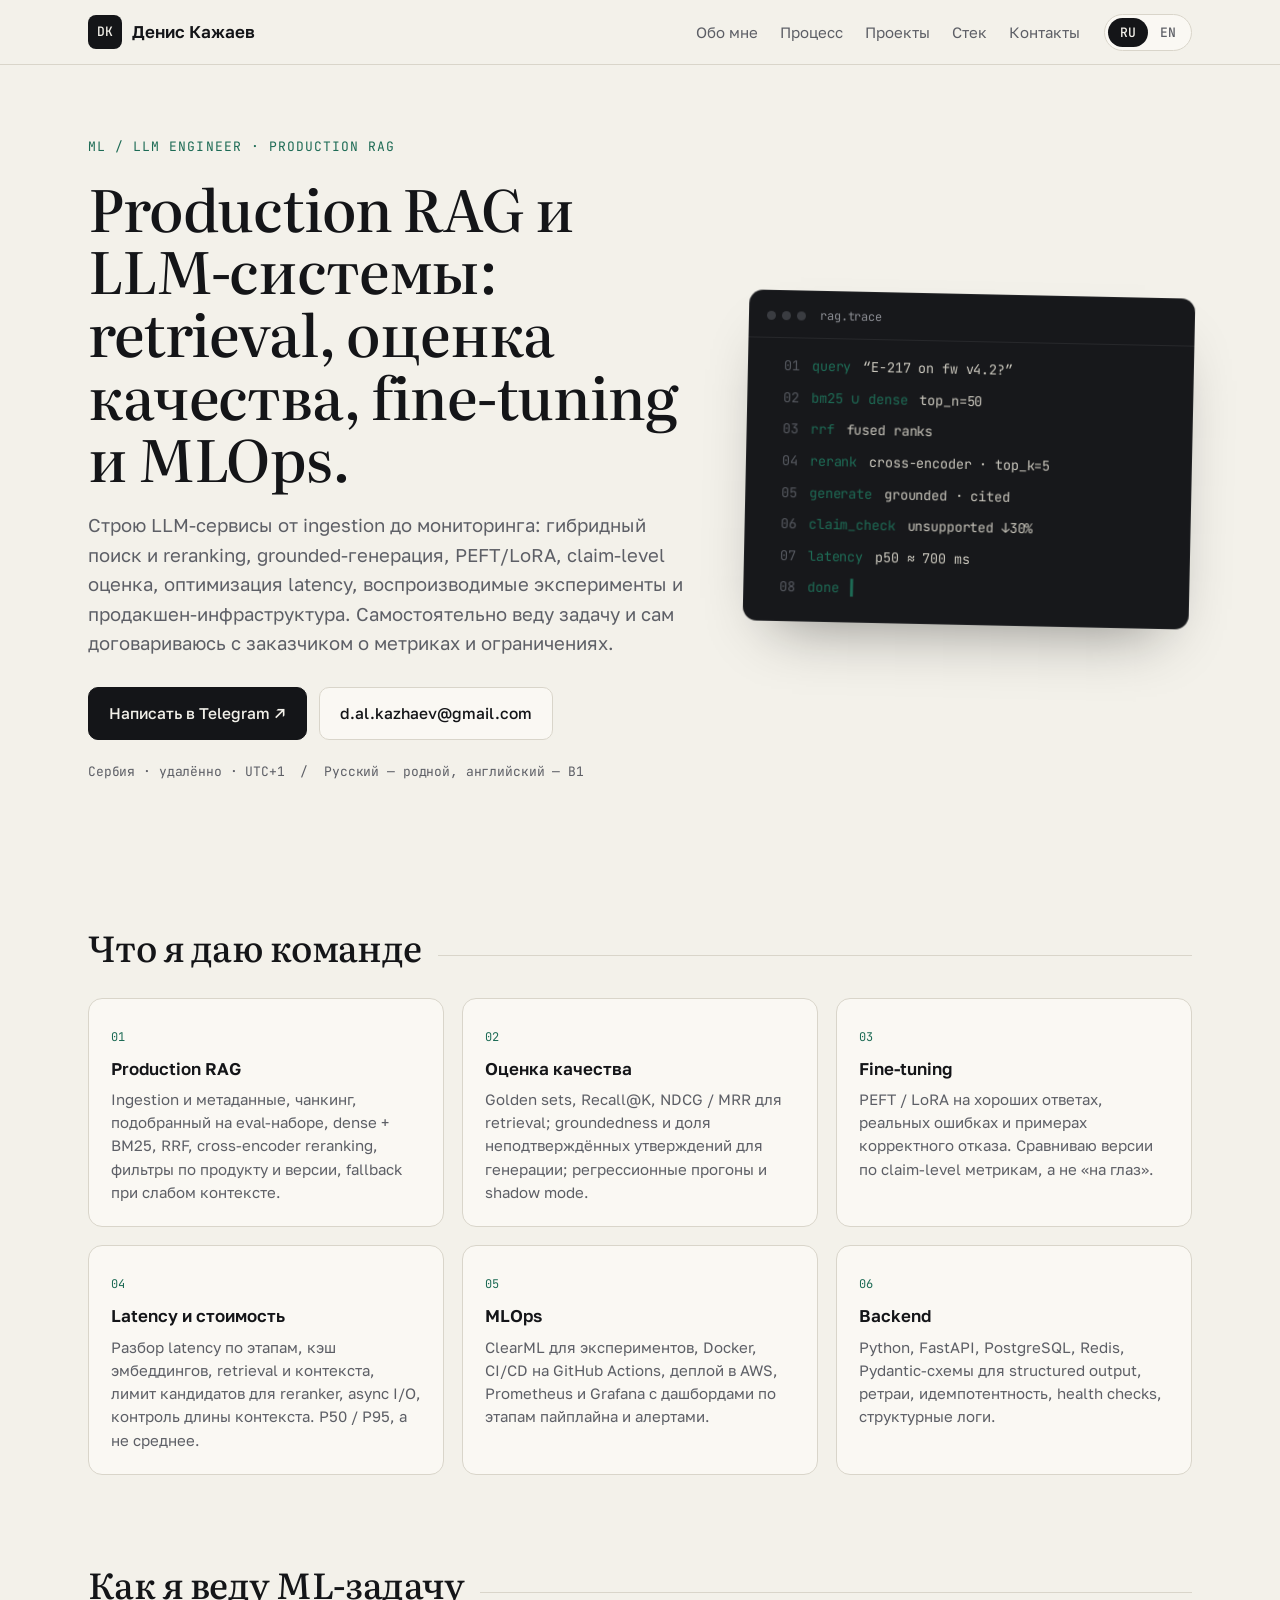
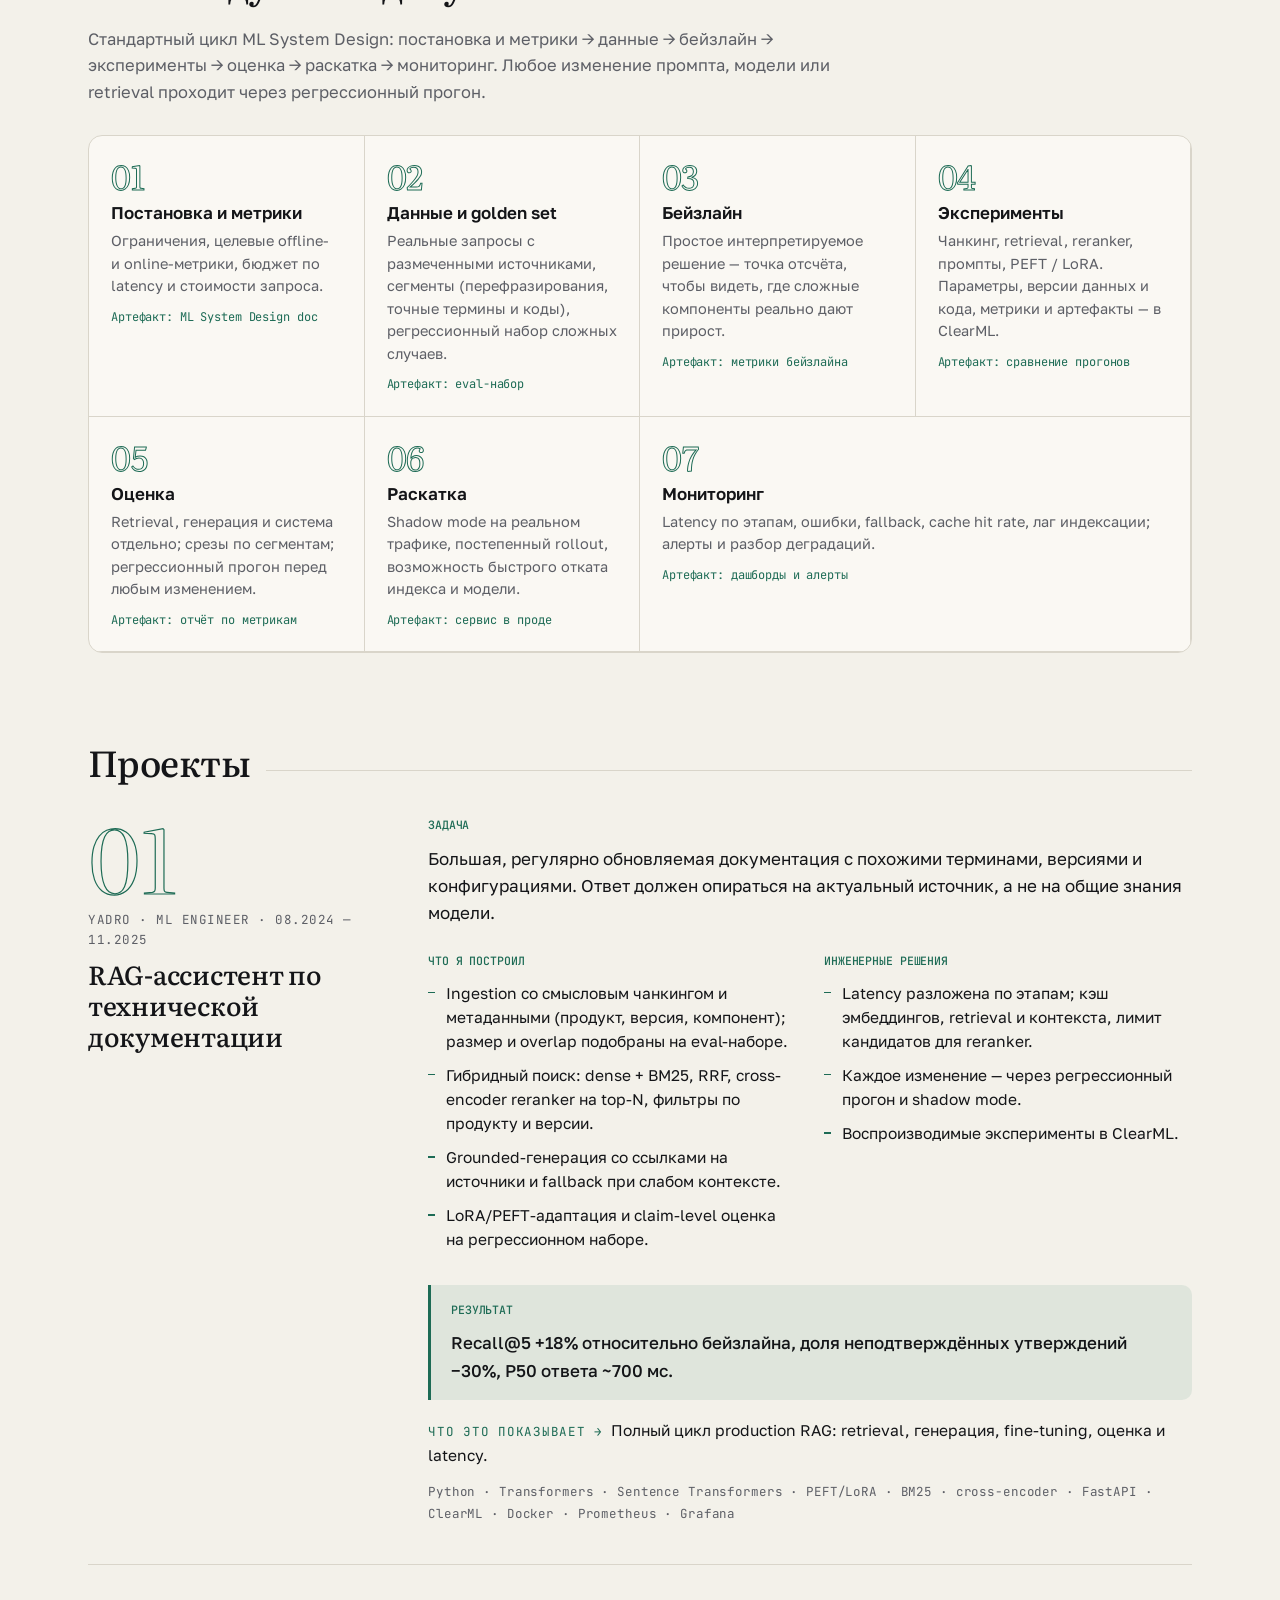
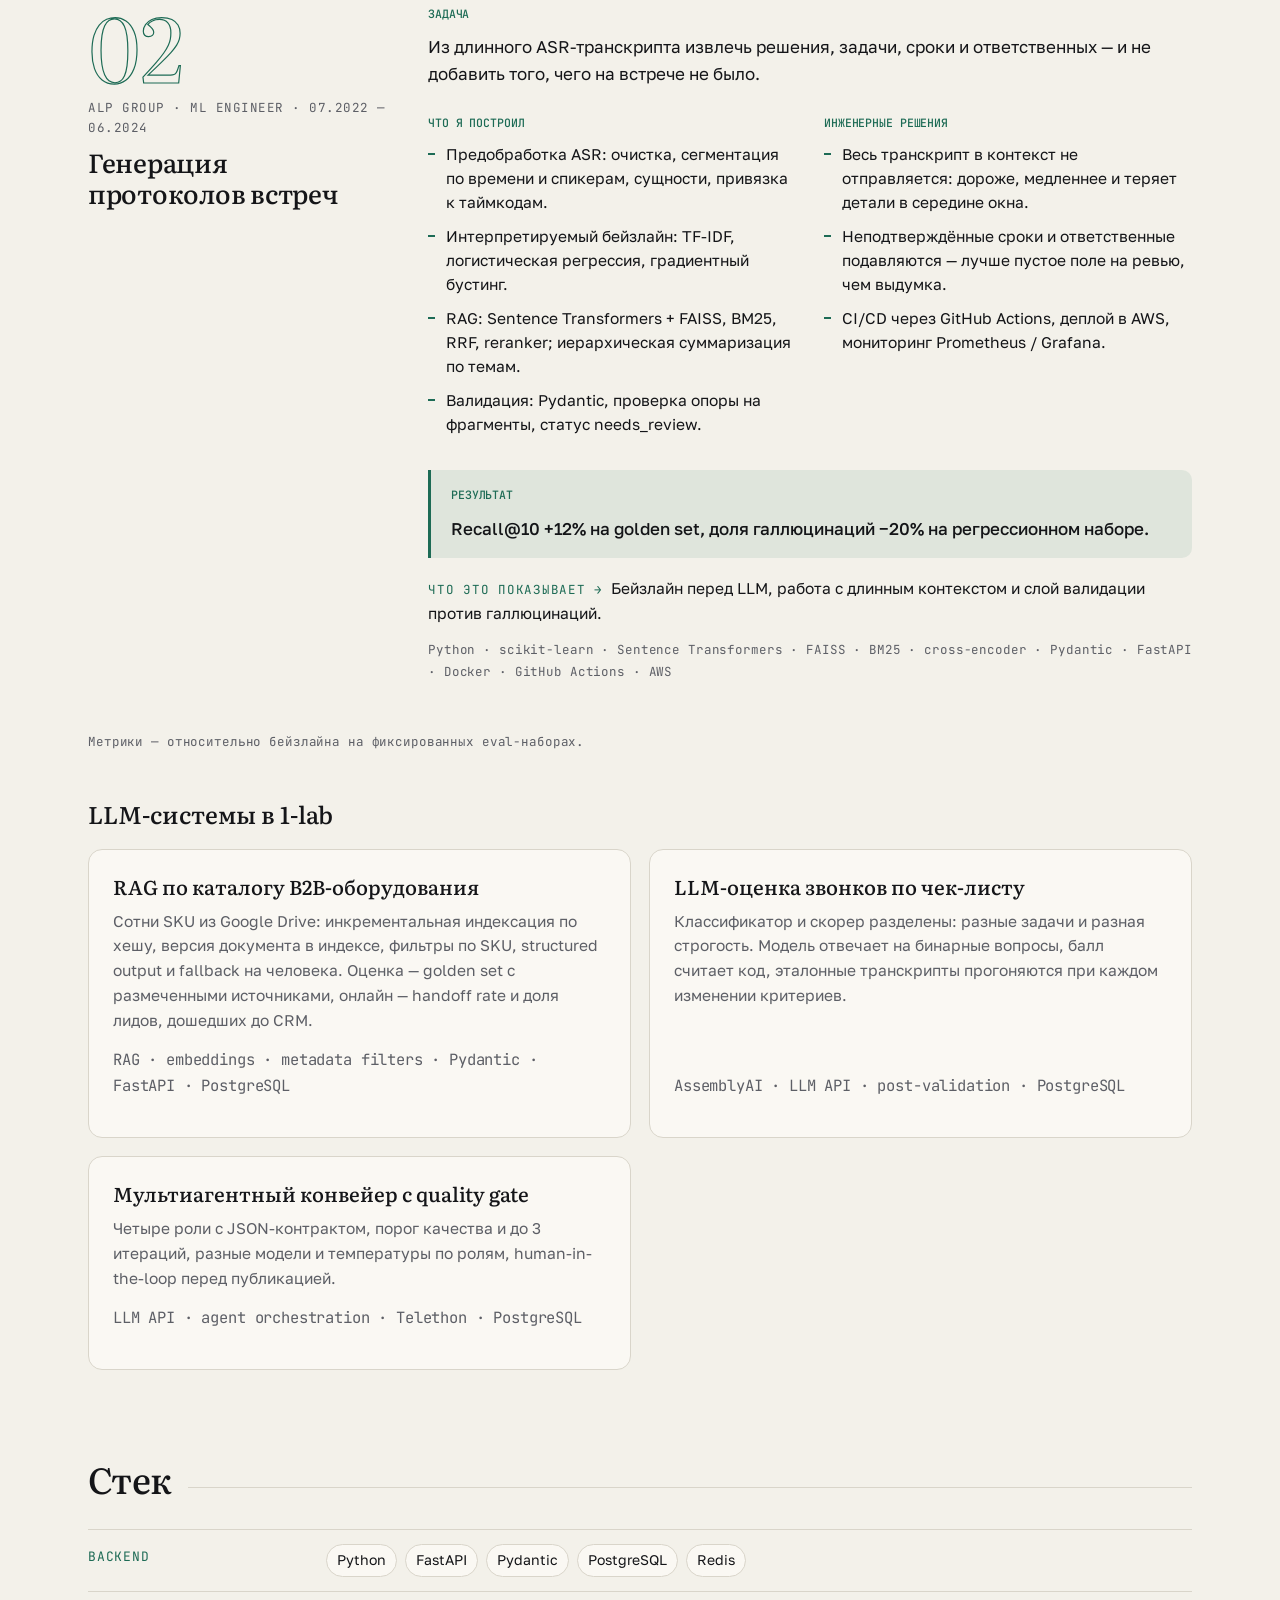
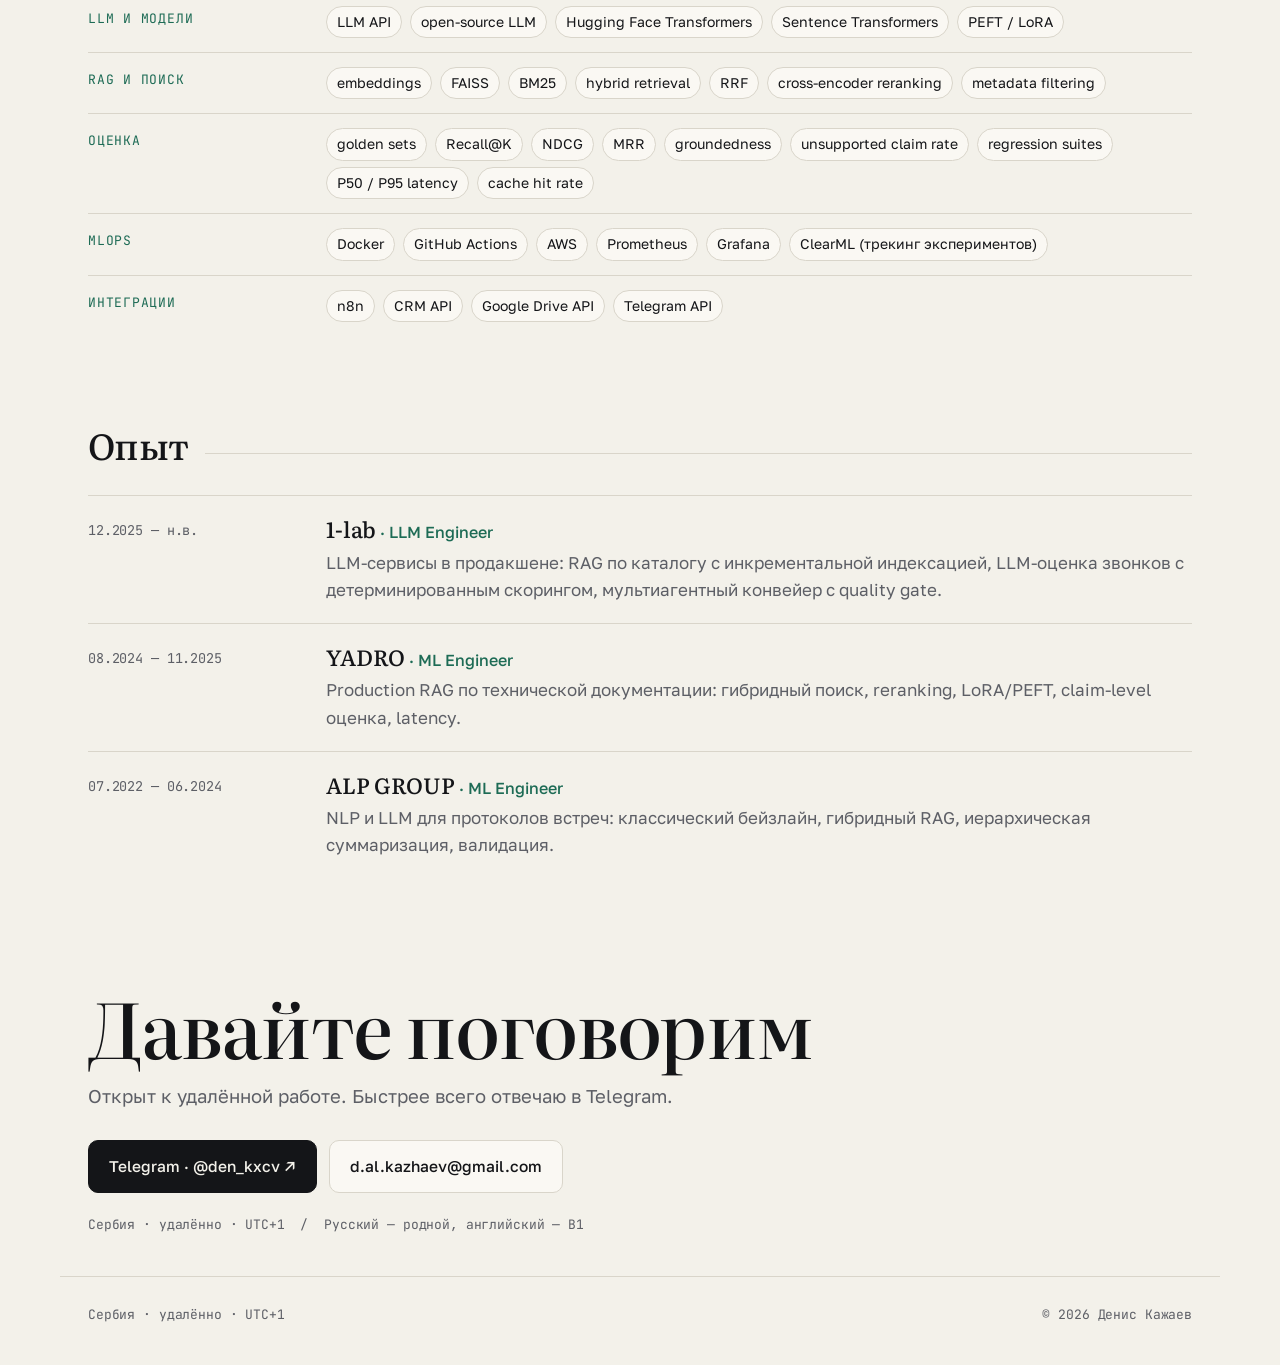
==== ru/index.html @ eb9988f3 "Portfolio site" ====
<!doctype html>
<html lang="ru" data-track="ml">
<head>
<meta charset="utf-8">
<meta name="viewport" content="width=device-width, initial-scale=1">
<title>Денис Кажаев — ML / LLM Engineer</title>
<meta name="description" content="ML / LLM-инженер: production RAG, гибридный поиск и reranking, PEFT/LoRA, оценка качества LLM, latency и MLOps.">
<meta property="og:title" content="Денис Кажаев — ML / LLM Engineer">
<meta property="og:description" content="ML / LLM-инженер: production RAG, гибридный поиск и reranking, PEFT/LoRA, оценка качества LLM, latency и MLOps.">
<meta property="og:type" content="profile">
<link rel="alternate" hreflang="ru" href="/ru/"><link rel="alternate" hreflang="en" href="/en/">
<link rel="preconnect" href="https://fonts.googleapis.com">
<link rel="preconnect" href="https://fonts.gstatic.com" crossorigin>
<link href="https://fonts.googleapis.com/css2?family=Golos+Text:wght@400;500;600&family=JetBrains+Mono:wght@400;500&family=Literata:ital,opsz,wght@0,7..72,400;0,7..72,500;0,7..72,600;1,7..72,400&display=swap" rel="stylesheet">
<link rel="stylesheet" href="../assets/style.css">
<link rel="icon" href="../assets/favicon.svg" type="image/svg+xml">
</head>
<body>

<header class="top">
  <div class="wrap top-in">
    <a class="mark" href="#top"><span class="mono">DK</span><span class="mark-name">Денис Кажаев</span></a>
    <nav class="nav"><a href="#about">Обо мне</a><a href="#process">Процесс</a><a href="#cases">Проекты</a><a href="#stack">Стек</a><a href="#contact">Контакты</a></nav>
    <div class="switches">
      <div class="seg" role="group" aria-label="language"><a href="../ru/" class="on" aria-current="page">RU</a><a href="../en/">EN</a></div>
    </div>
  </div>
</header>
<main>

<section class="hero wrap" id="top">
  <div class="hero-text">
    <p class="kicker mono">ML / LLM Engineer · production RAG</p>
    <h1>Production RAG и LLM-системы: retrieval, оценка качества, fine-tuning и MLOps.</h1>
    <p class="lead">Строю LLM-сервисы от ingestion до мониторинга: гибридный поиск и reranking, grounded-генерация, PEFT/LoRA, claim-level оценка, оптимизация latency, воспроизводимые эксперименты и продакшен-инфраструктура. Самостоятельно веду задачу и сам договариваюсь с заказчиком о метриках и ограничениях.</p>
    <div class="cta">
      <a class="btn btn-main" href="https://t.me/den_kxcv">Написать в Telegram ↗</a>
      <a class="btn" href="mailto:d.al.kazhaev@gmail.com">d.al.kazhaev@gmail.com</a>
    </div>
    <p class="meta mono">Сербия · удалённо · UTC+1 &nbsp;/&nbsp; Русский — родной, английский — B1</p>
  </div>
  <figure class="trace" aria-hidden="true">
    <figcaption class="mono"><span class="dot"></span><span class="dot"></span><span class="dot"></span> rag.trace</figcaption>
    <ol class="mono"><li style="--i:0"><span class="ln">01</span><span class="fn">query</span><span class="arg">“E-217 on fw v4.2?”</span></li><li style="--i:1"><span class="ln">02</span><span class="fn">bm25 ∪ dense</span><span class="arg">top_n=50</span></li><li style="--i:2"><span class="ln">03</span><span class="fn">rrf</span><span class="arg">fused ranks</span></li><li style="--i:3"><span class="ln">04</span><span class="fn">rerank</span><span class="arg">cross-encoder · top_k=5</span></li><li style="--i:4"><span class="ln">05</span><span class="fn">generate</span><span class="arg">grounded · cited</span></li><li style="--i:5"><span class="ln">06</span><span class="fn">claim_check</span><span class="arg">unsupported ↓30%</span></li><li style="--i:6"><span class="ln">07</span><span class="fn">latency</span><span class="arg">p50 ≈ 700 ms</span></li><li style="--i:7"><span class="ln">08</span><span class="fn">done</span><span class="blink">▍</span></li></ol>
  </figure>
</section>
<section class="wrap block" id="about"><h2 class="h2">Что я даю команде</h2><div class="prs"><div class="pr"><span class="pr-n mono">01</span><h4>Production RAG</h4><p>Ingestion и метаданные, чанкинг, подобранный на eval-наборе, dense + BM25, RRF, cross-encoder reranking, фильтры по продукту и версии, fallback при слабом контексте.</p></div><div class="pr"><span class="pr-n mono">02</span><h4>Оценка качества</h4><p>Golden sets, Recall@K, NDCG / MRR для retrieval; groundedness и доля неподтверждённых утверждений для генерации; регрессионные прогоны и shadow mode.</p></div><div class="pr"><span class="pr-n mono">03</span><h4>Fine-tuning</h4><p>PEFT / LoRA на хороших ответах, реальных ошибках и примерах корректного отказа. Сравниваю версии по claim-level метрикам, а не «на глаз».</p></div><div class="pr"><span class="pr-n mono">04</span><h4>Latency и стоимость</h4><p>Разбор latency по этапам, кэш эмбеддингов, retrieval и контекста, лимит кандидатов для reranker, async I/O, контроль длины контекста. P50 / P95, а не среднее.</p></div><div class="pr"><span class="pr-n mono">05</span><h4>MLOps</h4><p>ClearML для экспериментов, Docker, CI/CD на GitHub Actions, деплой в AWS, Prometheus и Grafana с дашбордами по этапам пайплайна и алертами.</p></div><div class="pr"><span class="pr-n mono">06</span><h4>Backend</h4><p>Python, FastAPI, PostgreSQL, Redis, Pydantic-схемы для structured output, ретраи, идемпотентность, health checks, структурные логи.</p></div></div></section><section class="wrap block" id="process"><h2 class="h2">Как я веду ML-задачу</h2><p class="section-lead">Стандартный цикл ML System Design: постановка и метрики → данные → бейзлайн → эксперименты → оценка → раскатка → мониторинг. Любое изменение промпта, модели или retrieval проходит через регрессионный прогон.</p><ol class="steps"><li><span class="st-n mono">01</span><div><h4>Постановка и метрики</h4><p>Ограничения, целевые offline- и online-метрики, бюджет по latency и стоимости запроса.</p><p class="st-art mono">Артефакт: ML System Design doc</p></div></li><li><span class="st-n mono">02</span><div><h4>Данные и golden set</h4><p>Реальные запросы с размеченными источниками, сегменты (перефразирования, точные термины и коды), регрессионный набор сложных случаев.</p><p class="st-art mono">Артефакт: eval-набор</p></div></li><li><span class="st-n mono">03</span><div><h4>Бейзлайн</h4><p>Простое интерпретируемое решение — точка отсчёта, чтобы видеть, где сложные компоненты реально дают прирост.</p><p class="st-art mono">Артефакт: метрики бейзлайна</p></div></li><li><span class="st-n mono">04</span><div><h4>Эксперименты</h4><p>Чанкинг, retrieval, reranker, промпты, PEFT / LoRA. Параметры, версии данных и кода, метрики и артефакты — в ClearML.</p><p class="st-art mono">Артефакт: сравнение прогонов</p></div></li><li><span class="st-n mono">05</span><div><h4>Оценка</h4><p>Retrieval, генерация и система отдельно; срезы по сегментам; регрессионный прогон перед любым изменением.</p><p class="st-art mono">Артефакт: отчёт по метрикам</p></div></li><li><span class="st-n mono">06</span><div><h4>Раскатка</h4><p>Shadow mode на реальном трафике, постепенный rollout, возможность быстрого отката индекса и модели.</p><p class="st-art mono">Артефакт: сервис в проде</p></div></li><li><span class="st-n mono">07</span><div><h4>Мониторинг</h4><p>Latency по этапам, ошибки, fallback, cache hit rate, лаг индексации; алерты и разбор деградаций.</p><p class="st-art mono">Артефакт: дашборды и алерты</p></div></li></ol></section><section class="wrap block" id="cases"><h2 class="h2">Проекты</h2>
<article class="case" data-tags="" id="case-yadro">
  <div class="case-head">
    <span class="case-num">01</span>
    <div>
      <p class="case-client mono">YADRO · ML Engineer · 08.2024 — 11.2025</p>
      <h3>RAG-ассистент по технической документации</h3>
    </div>
  </div>
  <div class="case-body">
    <div class="case-problem"><h5 class="mono">Задача</h5><p>Большая, регулярно обновляемая документация с похожими терминами, версиями и конфигурациями. Ответ должен опираться на актуальный источник, а не на общие знания модели.</p></div>
    
    <div class="case-cols">
      <div><h5 class="mono">Что я построил</h5><ul><li>Ingestion со смысловым чанкингом и метаданными (продукт, версия, компонент); размер и overlap подобраны на eval-наборе.</li><li>Гибридный поиск: dense + BM25, RRF, cross-encoder reranker на top-N, фильтры по продукту и версии.</li><li>Grounded-генерация со ссылками на источники и fallback при слабом контексте.</li><li>LoRA/PEFT-адаптация и claim-level оценка на регрессионном наборе.</li></ul></div>
      <div><h5 class="mono">Инженерные решения</h5><ul><li>Latency разложена по этапам; кэш эмбеддингов, retrieval и контекста, лимит кандидатов для reranker.</li><li>Каждое изменение — через регрессионный прогон и shadow mode.</li><li>Воспроизводимые эксперименты в ClearML.</li></ul></div>
    </div>
    <div class="case-result"><h5 class="mono">Результат</h5><p>Recall@5 +18% относительно бейзлайна, доля неподтверждённых утверждений −30%, P50 ответа ~700 мс.</p></div>
    <p class="case-shows"><span class="mono">Что это показывает →</span> Полный цикл production RAG: retrieval, генерация, fine-tuning, оценка и latency.</p>
    <p class="stackline mono">Python · Transformers · Sentence Transformers · PEFT/LoRA · BM25 · cross-encoder · FastAPI · ClearML · Docker · Prometheus · Grafana</p>
  </div>
</article>
<article class="case" data-tags="" id="case-alp">
  <div class="case-head">
    <span class="case-num">02</span>
    <div>
      <p class="case-client mono">ALP GROUP · ML Engineer · 07.2022 — 06.2024</p>
      <h3>Генерация протоколов встреч</h3>
    </div>
  </div>
  <div class="case-body">
    <div class="case-problem"><h5 class="mono">Задача</h5><p>Из длинного ASR-транскрипта извлечь решения, задачи, сроки и ответственных — и не добавить того, чего на встрече не было.</p></div>
    
    <div class="case-cols">
      <div><h5 class="mono">Что я построил</h5><ul><li>Предобработка ASR: очистка, сегментация по времени и спикерам, сущности, привязка к таймкодам.</li><li>Интерпретируемый бейзлайн: TF-IDF, логистическая регрессия, градиентный бустинг.</li><li>RAG: Sentence Transformers + FAISS, BM25, RRF, reranker; иерархическая суммаризация по темам.</li><li>Валидация: Pydantic, проверка опоры на фрагменты, статус needs_review.</li></ul></div>
      <div><h5 class="mono">Инженерные решения</h5><ul><li>Весь транскрипт в контекст не отправляется: дороже, медленнее и теряет детали в середине окна.</li><li>Неподтверждённые сроки и ответственные подавляются — лучше пустое поле на ревью, чем выдумка.</li><li>CI/CD через GitHub Actions, деплой в AWS, мониторинг Prometheus / Grafana.</li></ul></div>
    </div>
    <div class="case-result"><h5 class="mono">Результат</h5><p>Recall@10 +12% на golden set, доля галлюцинаций −20% на регрессионном наборе.</p></div>
    <p class="case-shows"><span class="mono">Что это показывает →</span> Бейзлайн перед LLM, работа с длинным контекстом и слой валидации против галлюцинаций.</p>
    <p class="stackline mono">Python · scikit-learn · Sentence Transformers · FAISS · BM25 · cross-encoder · Pydantic · FastAPI · Docker · GitHub Actions · AWS</p>
  </div>
</article><p class="note mono">Метрики — относительно бейзлайна на фиксированных eval-наборах.</p><h3 class="h3">LLM-системы в 1-lab</h3><div class="grid2"><article class="card" id="case-seller" data-tags=""><h4>RAG по каталогу B2B-оборудования</h4><p>Сотни SKU из Google Drive: инкрементальная индексация по хешу, версия документа в индексе, фильтры по SKU, structured output и fallback на человека. Оценка — golden set с размеченными источниками, онлайн — handoff rate и доля лидов, дошедших до CRM.</p><p class="stackline mono">RAG · embeddings · metadata filters · Pydantic · FastAPI · PostgreSQL</p></article><article class="card" id="case-callqc" data-tags=""><h4>LLM-оценка звонков по чек-листу</h4><p>Классификатор и скорер разделены: разные задачи и разная строгость. Модель отвечает на бинарные вопросы, балл считает код, эталонные транскрипты прогоняются при каждом изменении критериев.</p><p class="stackline mono">AssemblyAI · LLM API · post-validation · PostgreSQL</p></article><article class="card" id="case-editorial" data-tags=""><h4>Мультиагентный конвейер с quality gate</h4><p>Четыре роли с JSON-контрактом, порог качества и до 3 итераций, разные модели и температуры по ролям, human-in-the-loop перед публикацией.</p><p class="stackline mono">LLM API · agent orchestration · Telethon · PostgreSQL</p></article></div></section><section class="wrap block" id="stack"><h2 class="h2">Стек</h2><dl class="skills"><div class="sk"><dt class="mono">Backend</dt><dd><ul class="tags"><li>Python</li><li>FastAPI</li><li>Pydantic</li><li>PostgreSQL</li><li>Redis</li></ul></dd></div><div class="sk"><dt class="mono">LLM и модели</dt><dd><ul class="tags"><li>LLM API</li><li>open-source LLM</li><li>Hugging Face Transformers</li><li>Sentence Transformers</li><li>PEFT / LoRA</li></ul></dd></div><div class="sk"><dt class="mono">RAG и поиск</dt><dd><ul class="tags"><li>embeddings</li><li>FAISS</li><li>BM25</li><li>hybrid retrieval</li><li>RRF</li><li>cross-encoder reranking</li><li>metadata filtering</li></ul></dd></div><div class="sk"><dt class="mono">Оценка</dt><dd><ul class="tags"><li>golden sets</li><li>Recall@K</li><li>NDCG</li><li>MRR</li><li>groundedness</li><li>unsupported claim rate</li><li>regression suites</li><li>P50 / P95 latency</li><li>cache hit rate</li></ul></dd></div><div class="sk"><dt class="mono">MLOps</dt><dd><ul class="tags"><li>Docker</li><li>GitHub Actions</li><li>AWS</li><li>Prometheus</li><li>Grafana</li><li>ClearML (трекинг экспериментов)</li></ul></dd></div><div class="sk"><dt class="mono">Интеграции</dt><dd><ul class="tags"><li>n8n</li><li>CRM API</li><li>Google Drive API</li><li>Telegram API</li></ul></dd></div></dl></section><section class="wrap block" id="experience"><h2 class="h2">Опыт</h2><ol class="timeline"><li><span class="period mono">12.2025 — н.в.</span><div><h4>1-lab <span class="role">· LLM Engineer</span></h4><p>LLM-сервисы в продакшене: RAG по каталогу с инкрементальной индексацией, LLM-оценка звонков с детерминированным скорингом, мультиагентный конвейер с quality gate.</p></div></li><li><span class="period mono">08.2024 — 11.2025</span><div><h4>YADRO <span class="role">· ML Engineer</span></h4><p>Production RAG по технической документации: гибридный поиск, reranking, LoRA/PEFT, claim-level оценка, latency.</p></div></li><li><span class="period mono">07.2022 — 06.2024</span><div><h4>ALP GROUP <span class="role">· ML Engineer</span></h4><p>NLP и LLM для протоколов встреч: классический бейзлайн, гибридный RAG, иерархическая суммаризация, валидация.</p></div></li></ol></section>

<section class="wrap contact" id="contact">
  <h2>Давайте поговорим</h2>
  <p class="lead">Открыт к удалённой работе. Быстрее всего отвечаю в Telegram.</p>
  <div class="cta">
    <a class="btn btn-main" href="https://t.me/den_kxcv">Telegram · @den_kxcv ↗</a>
    <a class="btn" href="mailto:d.al.kazhaev@gmail.com">d.al.kazhaev@gmail.com</a>
  </div>
  <p class="meta mono">Сербия · удалённо · UTC+1 &nbsp;/&nbsp; Русский — родной, английский — B1</p>
</section>
<footer class="wrap foot mono">
  <span>Сербия · удалённо · UTC+1</span>
  <span>© 2026 Денис Кажаев</span>
</footer>
</main>
<script src="../assets/app.js" defer></script>
</body>
</html>
---- assets/style.css ----
:root {
  --paper: #f3f1ea;
  --card: #faf8f3;
  --ink: #141518;
  --muted: #5d5f66;
  --line: #d9d5ca;
  --accent: #cf4310;
  --accent-soft: rgba(207, 67, 16, 0.08);
  --trace-bg: #17181b;
  --trace-ink: #e9e6dc;
  --serif: "Literata", Georgia, serif;
  --sans: "Golos Text", system-ui, sans-serif;
  --mono: "JetBrains Mono", ui-monospace, monospace;
  color-scheme: light;
}
:root[data-track="ml"] { --accent: #1d6b55; --accent-soft: rgba(29, 107, 85, 0.09); }

@media (prefers-color-scheme: dark) {
  :root:not([data-theme="light"]) {
    --paper: #111214; --card: #18191c; --ink: #ebe8e0; --muted: #9a9ca3; --line: #2b2d31;
    --accent: #ff7a45; --accent-soft: rgba(255, 122, 69, 0.1); --trace-bg: #0b0c0d; color-scheme: dark;
  }
  :root:not([data-theme="light"])[data-track="ml"] { --accent: #53c39c; --accent-soft: rgba(83, 195, 156, 0.1); }
}

* { box-sizing: border-box; }
html { scroll-behavior: smooth; scroll-padding-top: 80px; }
body {
  margin: 0; background: var(--paper); color: var(--ink);
  font: 17px/1.6 var(--sans); -webkit-font-smoothing: antialiased;
  background-image: radial-gradient(var(--line) 0.6px, transparent 0.6px);
  background-size: 22px 22px; background-attachment: fixed;
}
a { color: inherit; }
.mono { font-family: var(--mono); letter-spacing: -0.01em; }
.wrap { max-width: 1160px; margin: 0 auto; padding: 0 28px; }

/* header */
.top { position: sticky; top: 0; z-index: 10; background: color-mix(in srgb, var(--paper) 88%, transparent);
  backdrop-filter: blur(10px); border-bottom: 1px solid var(--line); }
.top-in { display: flex; align-items: center; gap: 24px; height: 64px; }
.mark { display: flex; align-items: center; gap: 10px; text-decoration: none; font-weight: 600; white-space: nowrap; }
.mark .mono { display: grid; place-items: center; width: 34px; height: 34px; border-radius: 8px;
  background: var(--ink); color: var(--paper); font-size: 13px; font-weight: 500; }
.nav { display: flex; gap: 22px; margin-left: auto; font-size: 15px; }
.nav a { text-decoration: none; color: var(--muted); }
.nav a:hover { color: var(--ink); }
.switches { display: flex; gap: 10px; }
.seg { display: flex; border: 1px solid var(--line); border-radius: 999px; padding: 3px; background: var(--card); }
.seg a { font: 500 13px/1 var(--mono); padding: 8px 12px; border-radius: 999px; text-decoration: none; color: var(--muted);
  white-space: nowrap; transition: background .2s, color .2s; }
.seg a:hover { color: var(--ink); }
.seg a.on { background: var(--ink); color: var(--paper); }
.seg-track a.on { background: var(--accent); color: #fff; }

/* hero */
.hero { display: grid; grid-template-columns: 1.35fr 1fr; gap: 56px; align-items: center; padding-top: 72px; padding-bottom: 56px; }
.kicker { color: var(--accent); font-size: 13px; text-transform: uppercase; letter-spacing: .08em; margin: 0 0 18px; }
h1 { font: 500 clamp(34px, 4.6vw, 58px)/1.08 var(--serif); letter-spacing: -0.02em; margin: 0 0 22px; }
.lead { font-size: 18.5px; color: var(--muted); max-width: 640px; margin: 0 0 28px; }
.cta { display: flex; flex-wrap: wrap; gap: 12px; margin-bottom: 22px; }
.btn { display: inline-flex; align-items: center; padding: 13px 20px; border-radius: 10px; border: 1px solid var(--line);
  background: var(--card); text-decoration: none; font-weight: 500; font-size: 15.5px; transition: transform .15s, border-color .15s; }
.btn:hover { transform: translateY(-1px); border-color: var(--ink); }
.btn-main { background: var(--ink); color: var(--paper); border-color: var(--ink); }
.meta { font-size: 13px; color: var(--muted); margin: 0; }

.trace { margin: 0; background: var(--trace-bg); color: var(--trace-ink); border-radius: 14px; padding: 16px 0 18px;
  box-shadow: 0 30px 60px -30px rgba(0,0,0,.45), 0 0 0 1px rgba(255,255,255,.04) inset; transform: rotate(1.2deg); }
.trace figcaption { display: flex; gap: 6px; align-items: center; padding: 0 18px 12px; font-size: 12px; color: #8b8d93;
  border-bottom: 1px solid rgba(255,255,255,.07); }
.trace .dot { width: 9px; height: 9px; border-radius: 50%; background: #3a3c41; }
.trace figcaption .dot:last-of-type { margin-right: 8px; }
.trace ol { list-style: none; margin: 12px 0 0; padding: 0; font-size: 13.5px; }
.trace li { display: grid; grid-template-columns: 34px auto 1fr; gap: 12px; padding: 5px 18px;
  opacity: 0; animation: row .45s ease forwards; animation-delay: calc(var(--i) * 170ms + 250ms); }
.trace .ln { color: #55585f; text-align: right; }
.trace .fn { color: var(--accent); }
.trace .arg { color: #c9c6bc; overflow: hidden; text-overflow: ellipsis; white-space: nowrap; }
.trace .blink { animation: blink 1s steps(1) infinite; color: var(--accent); }
@keyframes row { from { opacity: 0; transform: translateX(-6px); } to { opacity: 1; transform: none; } }
@keyframes blink { 50% { opacity: 0; } }

/* stats */
.stats { display: grid; grid-template-columns: repeat(4, 1fr); border-top: 1px solid var(--ink); border-bottom: 1px solid var(--line); }
.stat { padding: 26px 22px 26px 0; }
.stat + .stat { padding-left: 22px; border-left: 1px solid var(--line); }
.stat-n { font: 500 clamp(30px, 3.4vw, 44px)/1 var(--serif); color: var(--accent); margin-bottom: 10px; }
.stat-l { font-size: 14.5px; color: var(--muted); line-height: 1.45; }
.note { font-size: 12.5px; color: var(--muted); margin: 10px 0 0; }

/* blocks */
.block { padding-top: 88px; }
.h2 { font: 500 clamp(26px, 2.8vw, 36px)/1.15 var(--serif); letter-spacing: -0.015em; margin: 0 0 30px;
  display: flex; align-items: baseline; gap: 16px; }
.h2::after { content: ""; flex: 1; height: 1px; background: var(--line); transform: translateY(-6px); }
.hint { color: var(--muted); margin: -16px 0 16px; font-size: 15px; }

.prs { display: grid; grid-template-columns: repeat(3, 1fr); gap: 18px; }
.pr { background: var(--card); border: 1px solid var(--line); border-radius: 14px; padding: 22px; }
.pr-n { font-size: 12px; color: var(--accent); }
.pr h4 { font: 600 17px/1.3 var(--sans); margin: 10px 0 8px; }
.pr p { margin: 0; font-size: 15px; color: var(--muted); line-height: 1.55; }

/* matrix */
.chips { display: flex; flex-wrap: wrap; gap: 8px; margin-bottom: 18px; }
.chip, .fbtn { font-size: 12.5px; cursor: pointer; border: 1px solid var(--line); background: var(--card); color: var(--ink);
  border-radius: 999px; padding: 7px 12px; transition: all .15s; }
.chip:hover, .fbtn:hover { border-color: var(--accent); }
.chip.on, .fbtn.on { background: var(--accent); border-color: var(--accent); color: #fff; }
.matrix-wrap { overflow-x: auto; border: 1px solid var(--line); border-radius: 14px; background: var(--card); }
.matrix { border-collapse: collapse; width: 100%; min-width: 860px; font-size: 14.5px; }
.matrix th, .matrix td { border-bottom: 1px solid var(--line); padding: 10px 6px; }
.matrix thead th { position: sticky; top: 0; background: var(--card); vertical-align: bottom; }
.matrix thead .fbtn { padding: 5px 9px; font-size: 11.5px; white-space: nowrap; }
.matrix tbody th { text-align: left; font-weight: 500; min-width: 230px; padding-left: 16px; line-height: 1.35; }
.matrix tbody th a { text-decoration: none; }
.matrix tbody th a:hover { color: var(--accent); }
.matrix td { text-align: center; color: var(--accent); font-size: 16px; }
.matrix td.c1 { opacity: .55; }
.matrix tr:last-child > * { border-bottom: 0; }
.matrix tbody tr { transition: opacity .2s; }
.matrix tbody tr.dim { opacity: .25; }

/* featured cases */
.case { display: grid; grid-template-columns: 300px 1fr; gap: 40px; padding: 40px 0; border-top: 1px solid var(--line); }
.case:first-of-type { border-top: 0; padding-top: 4px; }
.case-head { position: sticky; top: 96px; align-self: start; }
.case-num { font: 400 88px/0.9 var(--serif); color: transparent; -webkit-text-stroke: 1.2px var(--accent); display: block; margin-bottom: 14px; }
.case-client { font-size: 12.5px; color: var(--muted); margin: 0 0 8px; text-transform: uppercase; letter-spacing: .04em; }
.case h3 { font: 500 26px/1.2 var(--serif); margin: 0; letter-spacing: -0.01em; }
h5 { font-size: 11.5px; font-weight: 500; text-transform: uppercase; letter-spacing: .1em; color: var(--accent); margin: 0 0 10px; }
.case-problem p { margin: 0 0 26px; font-size: 17px; }
.case-cols { display: grid; grid-template-columns: 1fr 1fr; gap: 28px; margin-bottom: 24px; }
.case ul { margin: 0; padding: 0; list-style: none; }
.case li { position: relative; padding-left: 18px; margin-bottom: 10px; font-size: 15.5px; line-height: 1.55; }
.case li::before { content: ""; position: absolute; left: 0; top: .72em; width: 7px; height: 1.5px; background: var(--accent); }
.case-result { background: var(--accent-soft); border-left: 3px solid var(--accent); border-radius: 0 10px 10px 0; padding: 16px 20px; margin-bottom: 18px; }
.case-result p { margin: 0; font-weight: 500; }
.stackline { font-size: 12.5px; color: var(--muted); margin: 0; line-height: 1.7; }
.case.hide, .card.hide { display: none; }

/* cards */
.grid2 { display: grid; grid-template-columns: 1fr 1fr; gap: 18px; }
.card { background: var(--card); border: 1px solid var(--line); border-radius: 14px; padding: 24px; display: flex; flex-direction: column;
  transition: border-color .2s, transform .2s; }
.card:hover { border-color: var(--accent); transform: translateY(-2px); }
.card h4 { font: 500 20px/1.25 var(--serif); margin: 0 0 10px; }
.card p { margin: 0 0 14px; font-size: 15.5px; color: var(--muted); }
.card .stackline { margin-top: auto; }

/* timeline */
.timeline { list-style: none; margin: 0; padding: 0; }
.timeline li { display: grid; grid-template-columns: 210px 1fr; gap: 28px; padding: 20px 0; border-top: 1px solid var(--line); }
.period { font-size: 13.5px; color: var(--muted); padding-top: 4px; }
.timeline h4 { font: 500 22px/1.2 var(--serif); margin: 0 0 6px; }
.timeline .role { color: var(--accent); font-family: var(--sans); font-size: 16px; font-weight: 500; }
.timeline p { margin: 0; color: var(--muted); }

/* skills */
.skills { margin: 0; }
.sk { display: grid; grid-template-columns: 210px 1fr; gap: 28px; padding: 14px 0; border-top: 1px solid var(--line); }
.sk dt { font-size: 13px; color: var(--accent); text-transform: uppercase; letter-spacing: .06em; padding-top: 3px; }
.sk dd { margin: 0; }

/* contact */
.contact { padding-top: 110px; padding-bottom: 40px; }
.contact h2 { font: 500 clamp(40px, 6vw, 76px)/1 var(--serif); letter-spacing: -0.025em; margin: 0 0 18px; }
.foot { display: flex; justify-content: space-between; gap: 16px; flex-wrap: wrap; padding-top: 28px; padding-bottom: 40px;
  border-top: 1px solid var(--line); font-size: 13px; color: var(--muted); }
.foot a { color: var(--accent); text-decoration: none; }


/* about / process */
.section-lead { color: var(--muted); max-width: 760px; margin: -8px 0 30px; font-size: 16.5px; }
.steps { list-style: none; margin: 0; padding: 0; display: grid; grid-template-columns: repeat(auto-fit, minmax(230px, 1fr));
  gap: 0; border: 1px solid var(--line); border-radius: 14px; background: var(--card); overflow: hidden; counter-reset: s; }
.steps li { display: flex; flex-direction: column; gap: 10px; padding: 22px; border-right: 1px solid var(--line); border-bottom: 1px solid var(--line);
  position: relative; }
.st-n { font: 400 34px/1 var(--serif); color: transparent; -webkit-text-stroke: 1px var(--accent); }
.steps h4 { font: 600 17px/1.3 var(--sans); margin: 0 0 6px; }
.steps p { margin: 0; font-size: 14.5px; color: var(--muted); line-height: 1.55; }
.steps .st-art { margin-top: 10px; font-size: 12px; color: var(--accent); }
.steps li:hover { background: var(--accent-soft); }
.steps { grid-template-columns: repeat(4, 1fr); }
.steps li:last-child { grid-column: span 2; }

/* cases extras */
.filter { display: flex; flex-wrap: wrap; align-items: center; gap: 10px 14px; margin: -8px 0 26px; }
.filter .hint { margin: 0; }
.filter .chips { margin: 0; }
.h3 { font: 500 24px/1.2 var(--serif); margin: 48px 0 20px; }
.case-part { border: 1px dashed var(--accent); border-radius: 10px; padding: 14px 18px; margin: -6px 0 24px; }
.case-part p { margin: 0; font-size: 15.5px; }
.case-shows { margin: 0 0 14px; font-size: 15.5px; }
.case-shows .mono { color: var(--accent); font-size: 12.5px; text-transform: uppercase; letter-spacing: .06em; margin-right: 4px; }
.matrix-box { margin-top: 30px; }
.matrix-box summary { cursor: pointer; font-size: 13px; color: var(--muted); padding: 10px 0; list-style: none; }
.matrix-box summary::before { content: "+ "; color: var(--accent); }
.matrix-box[open] summary::before { content: "− "; }
.matrix thead th { font-size: 11.5px; font-weight: 500; color: var(--muted); white-space: nowrap; }

/* stack tags */
.tags { list-style: none; margin: 0; padding: 0; display: flex; flex-wrap: wrap; gap: 6px 8px; }
.tags li { font-size: 14px; padding: 4px 10px; border: 1px solid var(--line); border-radius: 999px; background: var(--card); }

/* reveal */
@media (prefers-reduced-motion: no-preference) {
  .hero-text > * { animation: rise .7s cubic-bezier(.2,.7,.2,1) both; }
  .hero-text > :nth-child(2) { animation-delay: .08s; }
  .hero-text > :nth-child(3) { animation-delay: .16s; }
  .hero-text > :nth-child(4) { animation-delay: .24s; }
  .hero-text > :nth-child(5) { animation-delay: .32s; }
}
@media (prefers-reduced-motion: reduce) { .trace li { animation: none; opacity: 1; } }
@keyframes rise { from { opacity: 0; transform: translateY(14px); } to { opacity: 1; transform: none; } }

/* responsive */
@media (max-width: 1020px) {
  .nav { display: none; }
  .switches { margin-left: auto; }
  .hero { grid-template-columns: 1fr; gap: 36px; padding-top: 44px; }
  .trace { transform: none; }
  .prs { grid-template-columns: 1fr 1fr; }
  .steps { grid-template-columns: 1fr 1fr; }
  .case { grid-template-columns: 1fr; gap: 18px; }
  .case-head { position: static; display: flex; gap: 18px; align-items: flex-end; }
  .case-num { font-size: 64px; margin: 0; }
}
@media (max-width: 720px) {
  body { font-size: 16px; }
  .wrap { padding: 0 16px; }
  .top-in { height: auto; padding: 10px 16px; flex-wrap: wrap; gap: 10px; }
  .mark-name { display: none; }
  .seg a { padding: 7px 10px; font-size: 12px; }
  .stats { grid-template-columns: 1fr 1fr; }
  .stat:nth-child(3) { padding-left: 0; border-left: 0; }
  .stat:nth-child(n+3) { border-top: 1px solid var(--line); }
  .prs, .grid2, .case-cols, .steps { grid-template-columns: 1fr; }
  .steps li:last-child { grid-column: auto; }
  .timeline li, .sk { grid-template-columns: 1fr; gap: 6px; }
  .block { padding-top: 64px; }
  .hero { padding-top: 32px; padding-bottom: 40px; }
  .contact { padding-top: 80px; }
  .foot { padding-bottom: 32px; }
  .trace li { grid-template-columns: 26px auto 1fr; gap: 8px; padding: 5px 12px; font-size: 12.5px; }
}
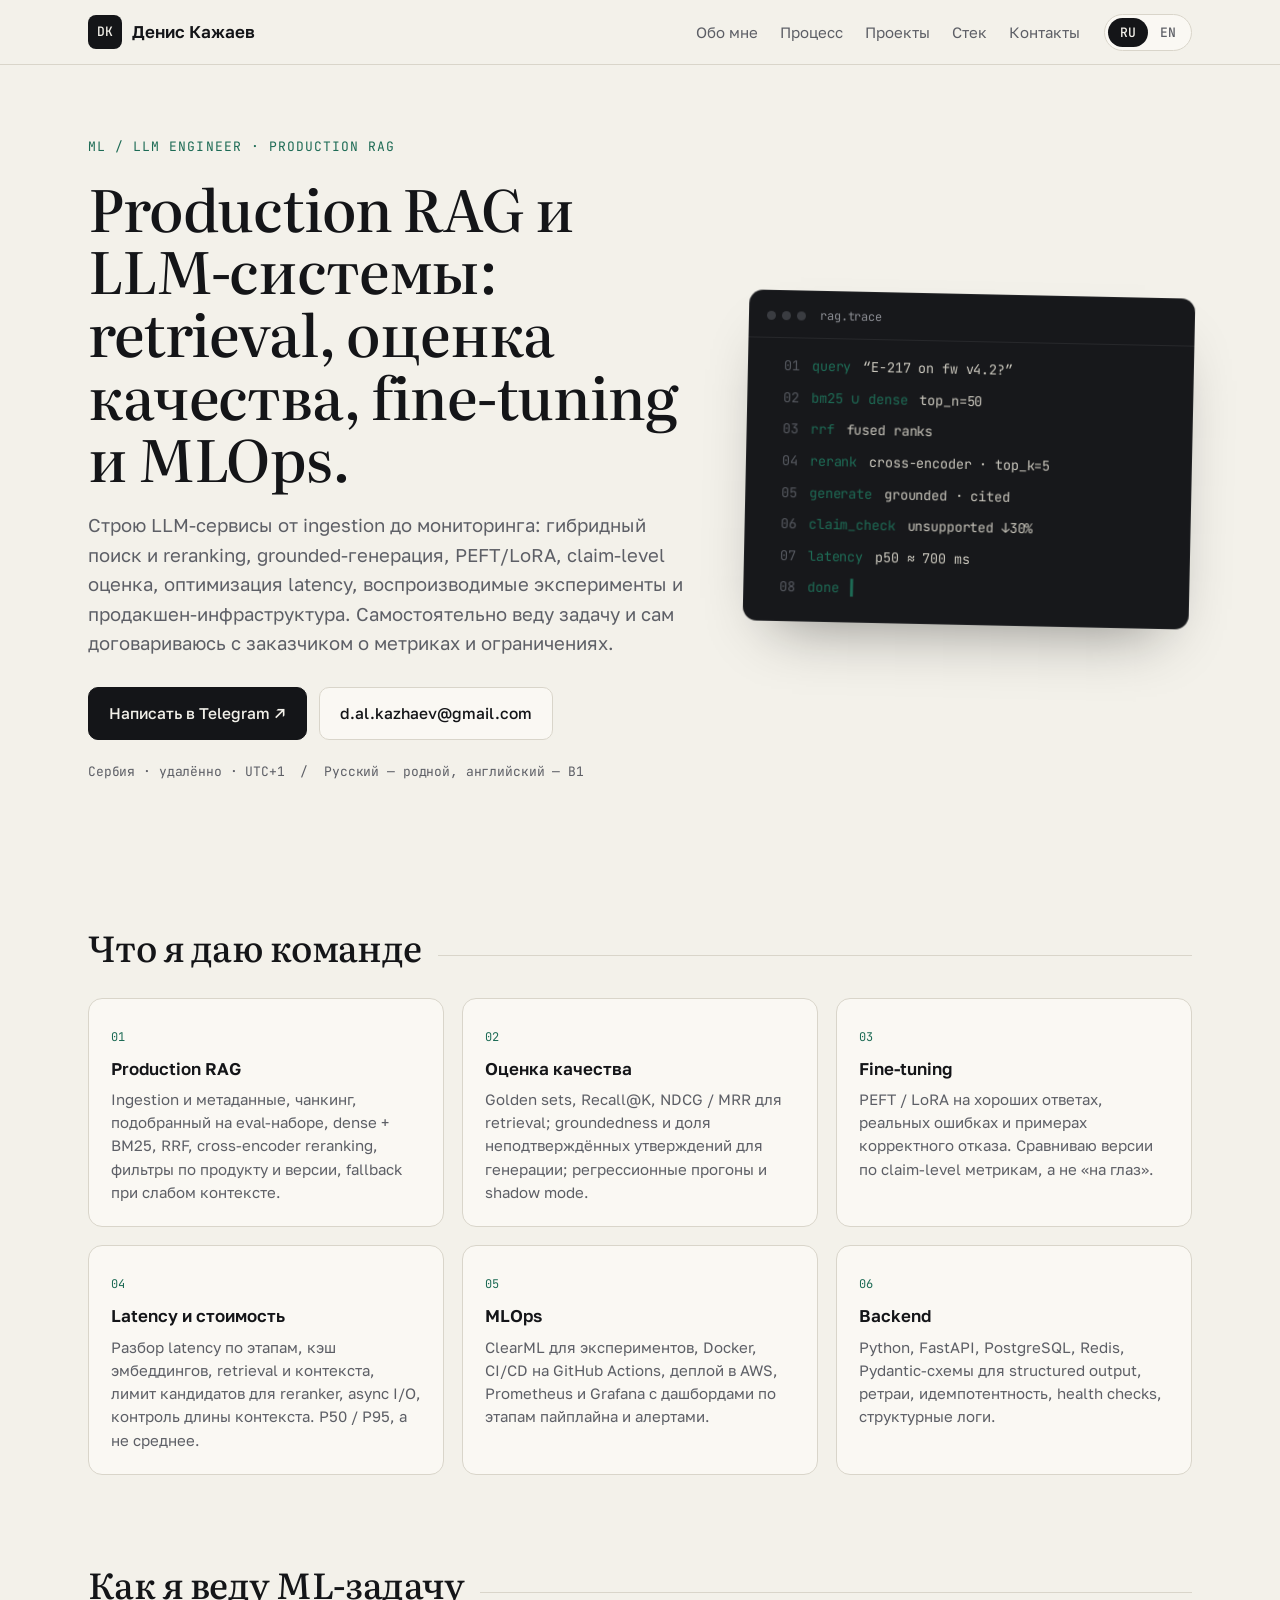
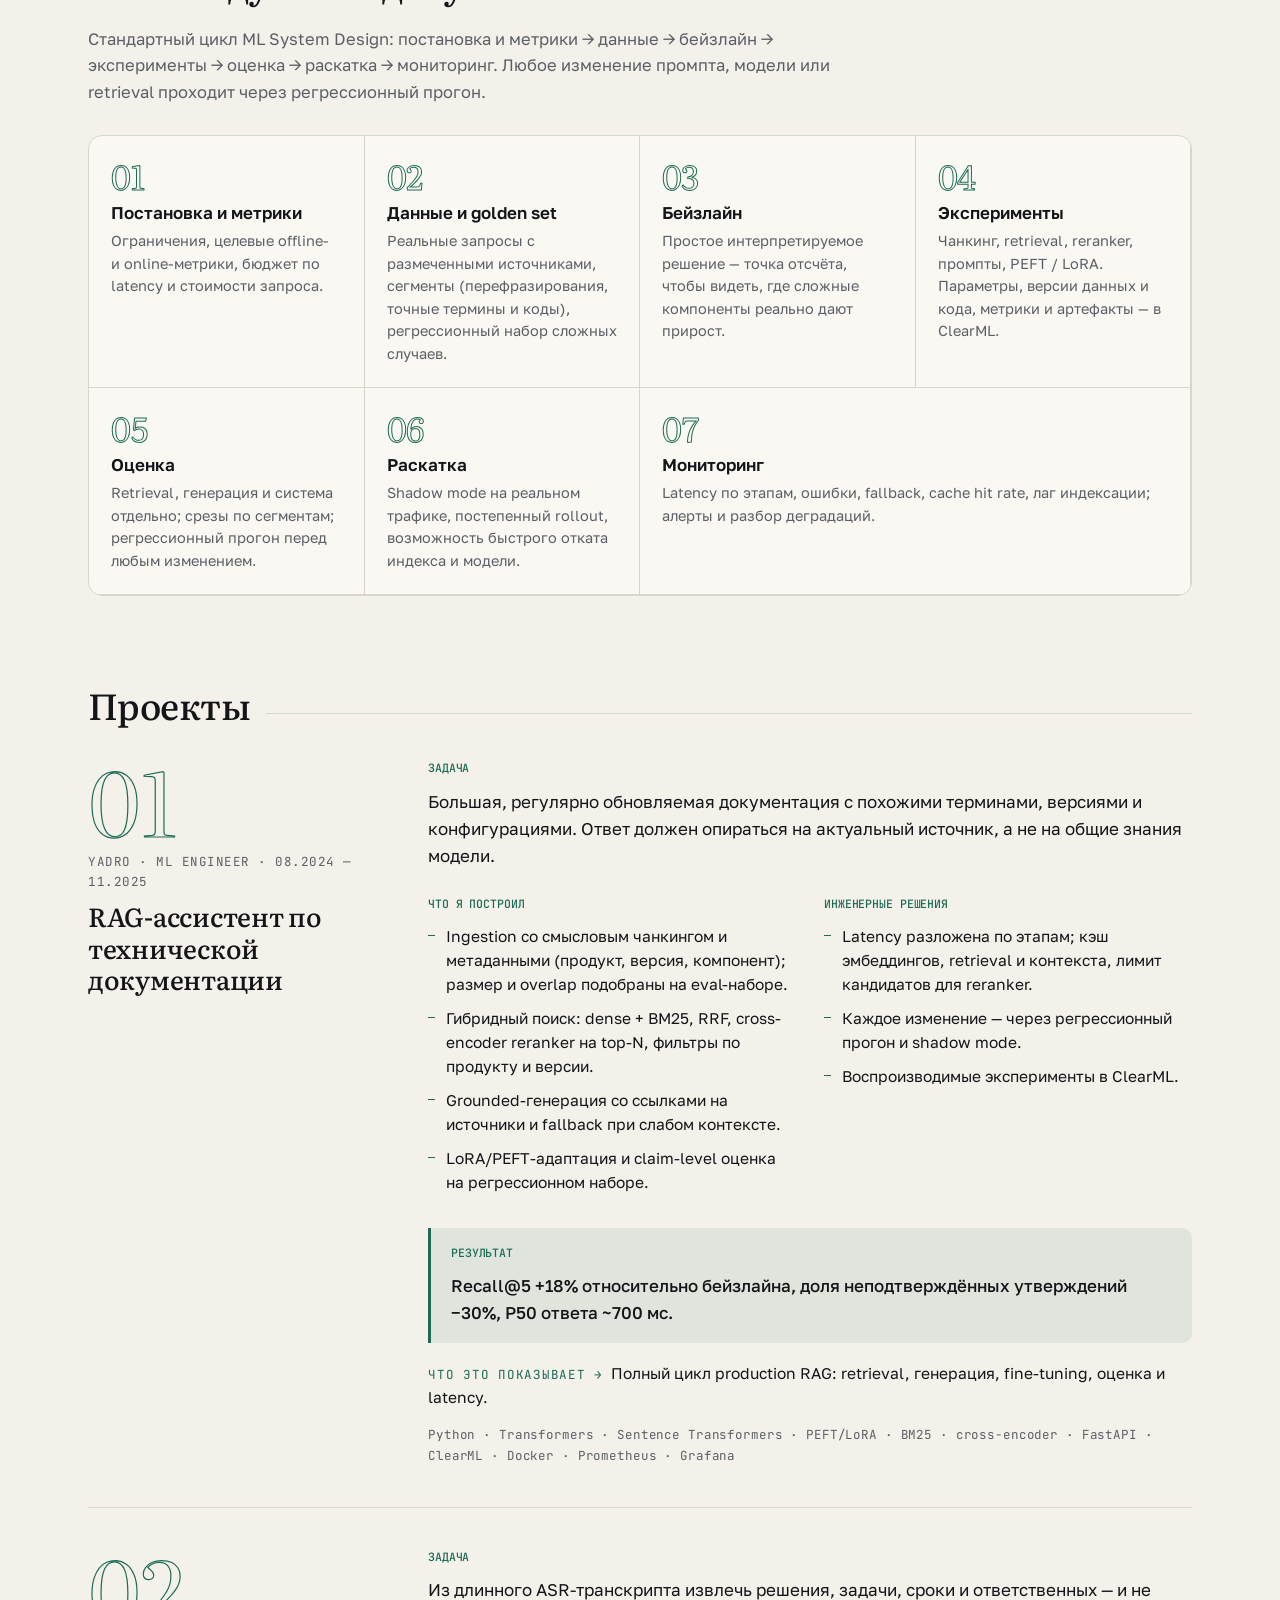
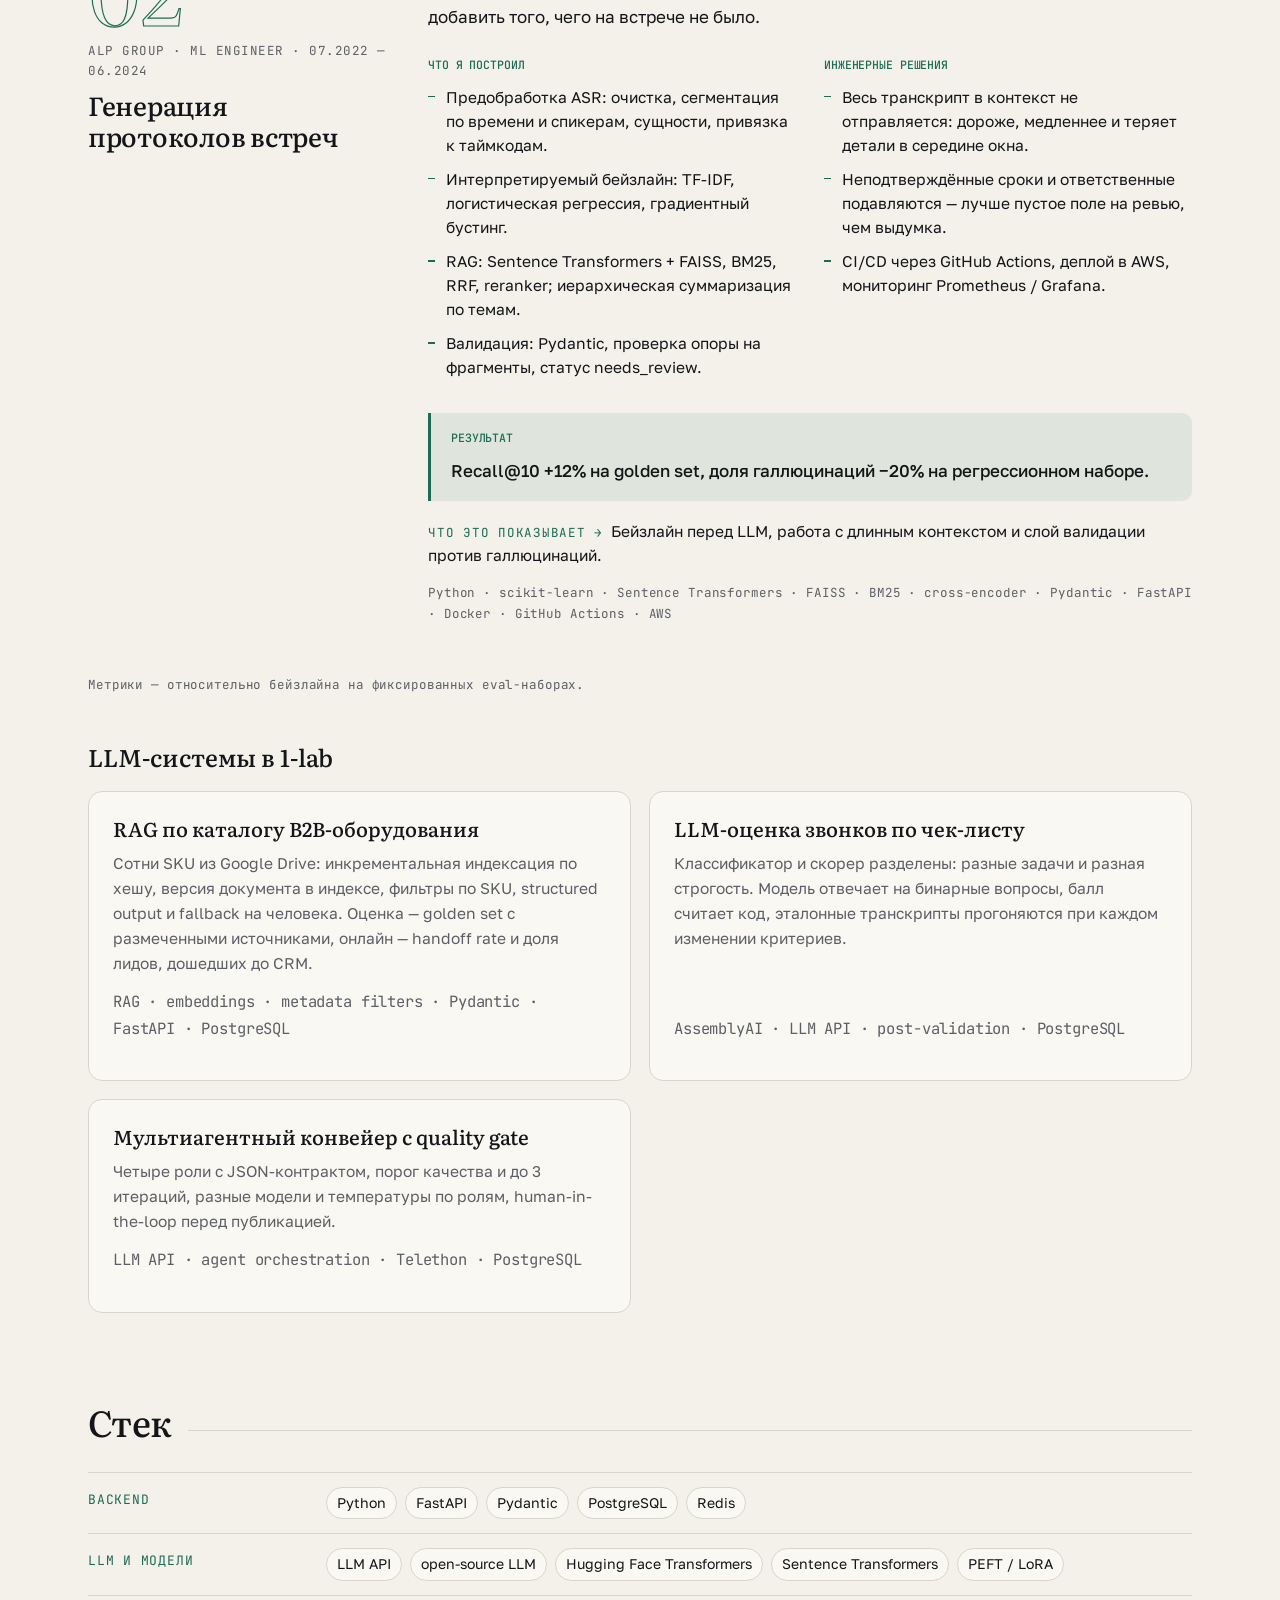
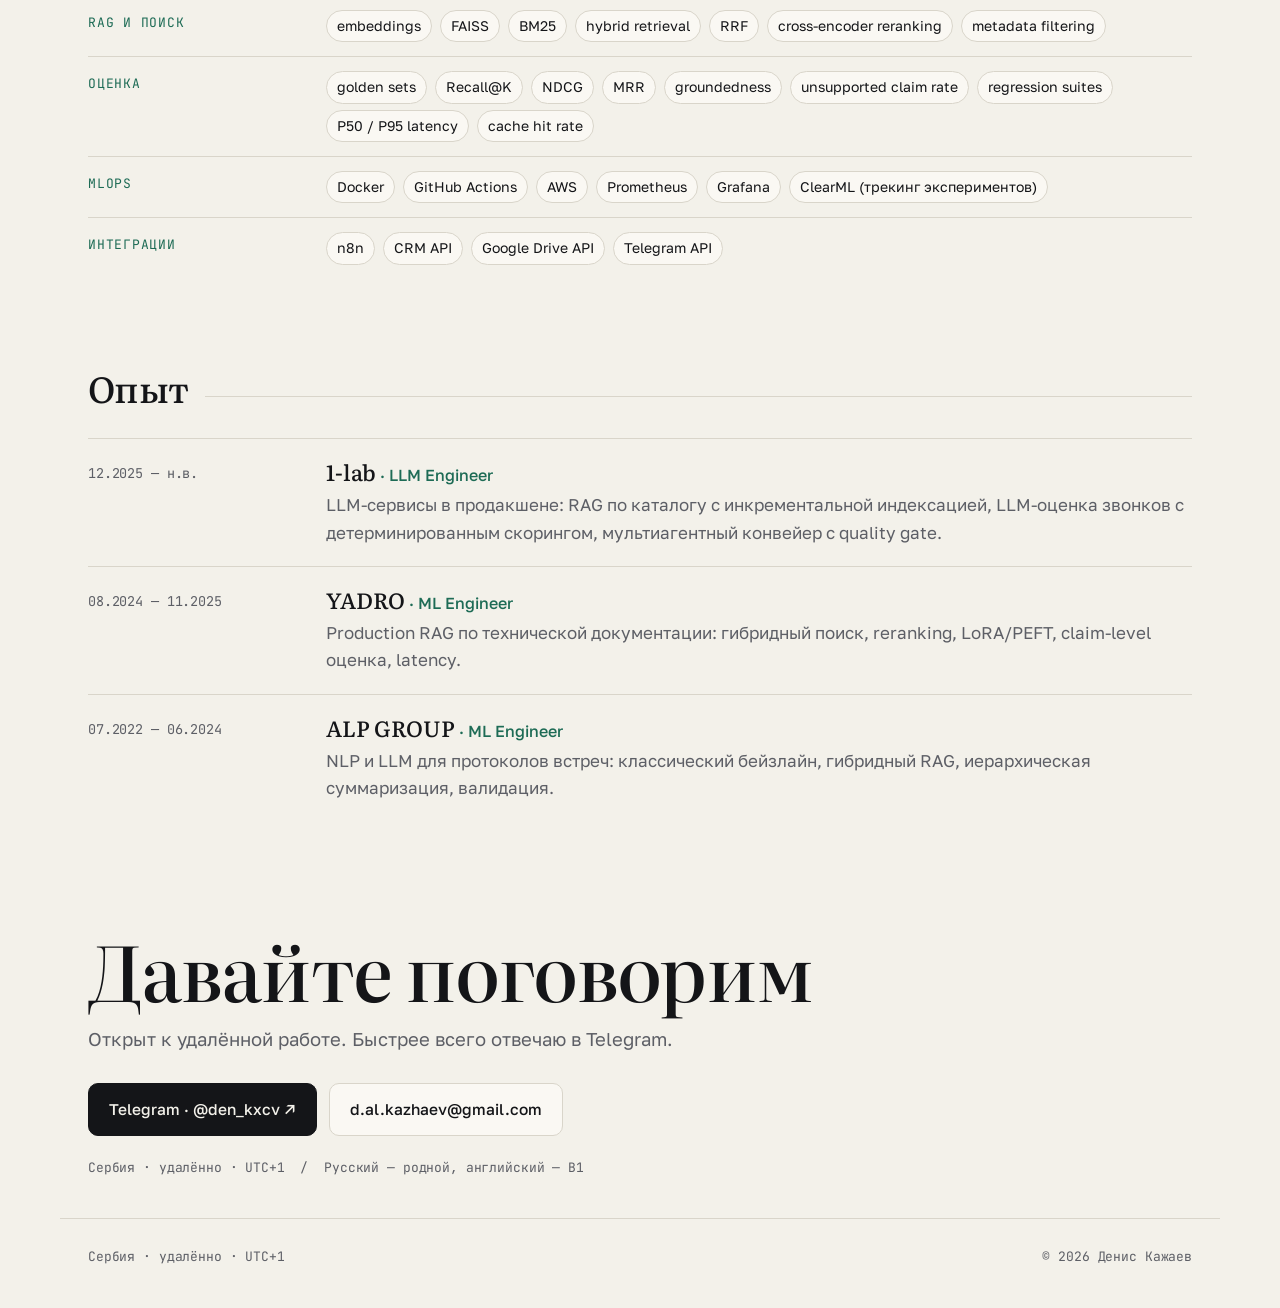
==== commit f4dcffdc: "Update site" ====
--- a/ru/index.html
+++ b/ru/index.html
@@ -44,7 +44,7 @@
     <ol class="mono"><li style="--i:0"><span class="ln">01</span><span class="fn">query</span><span class="arg">“E-217 on fw v4.2?”</span></li><li style="--i:1"><span class="ln">02</span><span class="fn">bm25 ∪ dense</span><span class="arg">top_n=50</span></li><li style="--i:2"><span class="ln">03</span><span class="fn">rrf</span><span class="arg">fused ranks</span></li><li style="--i:3"><span class="ln">04</span><span class="fn">rerank</span><span class="arg">cross-encoder · top_k=5</span></li><li style="--i:4"><span class="ln">05</span><span class="fn">generate</span><span class="arg">grounded · cited</span></li><li style="--i:5"><span class="ln">06</span><span class="fn">claim_check</span><span class="arg">unsupported ↓30%</span></li><li style="--i:6"><span class="ln">07</span><span class="fn">latency</span><span class="arg">p50 ≈ 700 ms</span></li><li style="--i:7"><span class="ln">08</span><span class="fn">done</span><span class="blink">▍</span></li></ol>
   </figure>
 </section>
-<section class="wrap block" id="about"><h2 class="h2">Что я даю команде</h2><div class="prs"><div class="pr"><span class="pr-n mono">01</span><h4>Production RAG</h4><p>Ingestion и метаданные, чанкинг, подобранный на eval-наборе, dense + BM25, RRF, cross-encoder reranking, фильтры по продукту и версии, fallback при слабом контексте.</p></div><div class="pr"><span class="pr-n mono">02</span><h4>Оценка качества</h4><p>Golden sets, Recall@K, NDCG / MRR для retrieval; groundedness и доля неподтверждённых утверждений для генерации; регрессионные прогоны и shadow mode.</p></div><div class="pr"><span class="pr-n mono">03</span><h4>Fine-tuning</h4><p>PEFT / LoRA на хороших ответах, реальных ошибках и примерах корректного отказа. Сравниваю версии по claim-level метрикам, а не «на глаз».</p></div><div class="pr"><span class="pr-n mono">04</span><h4>Latency и стоимость</h4><p>Разбор latency по этапам, кэш эмбеддингов, retrieval и контекста, лимит кандидатов для reranker, async I/O, контроль длины контекста. P50 / P95, а не среднее.</p></div><div class="pr"><span class="pr-n mono">05</span><h4>MLOps</h4><p>ClearML для экспериментов, Docker, CI/CD на GitHub Actions, деплой в AWS, Prometheus и Grafana с дашбордами по этапам пайплайна и алертами.</p></div><div class="pr"><span class="pr-n mono">06</span><h4>Backend</h4><p>Python, FastAPI, PostgreSQL, Redis, Pydantic-схемы для structured output, ретраи, идемпотентность, health checks, структурные логи.</p></div></div></section><section class="wrap block" id="process"><h2 class="h2">Как я веду ML-задачу</h2><p class="section-lead">Стандартный цикл ML System Design: постановка и метрики → данные → бейзлайн → эксперименты → оценка → раскатка → мониторинг. Любое изменение промпта, модели или retrieval проходит через регрессионный прогон.</p><ol class="steps"><li><span class="st-n mono">01</span><div><h4>Постановка и метрики</h4><p>Ограничения, целевые offline- и online-метрики, бюджет по latency и стоимости запроса.</p><p class="st-art mono">Артефакт: ML System Design doc</p></div></li><li><span class="st-n mono">02</span><div><h4>Данные и golden set</h4><p>Реальные запросы с размеченными источниками, сегменты (перефразирования, точные термины и коды), регрессионный набор сложных случаев.</p><p class="st-art mono">Артефакт: eval-набор</p></div></li><li><span class="st-n mono">03</span><div><h4>Бейзлайн</h4><p>Простое интерпретируемое решение — точка отсчёта, чтобы видеть, где сложные компоненты реально дают прирост.</p><p class="st-art mono">Артефакт: метрики бейзлайна</p></div></li><li><span class="st-n mono">04</span><div><h4>Эксперименты</h4><p>Чанкинг, retrieval, reranker, промпты, PEFT / LoRA. Параметры, версии данных и кода, метрики и артефакты — в ClearML.</p><p class="st-art mono">Артефакт: сравнение прогонов</p></div></li><li><span class="st-n mono">05</span><div><h4>Оценка</h4><p>Retrieval, генерация и система отдельно; срезы по сегментам; регрессионный прогон перед любым изменением.</p><p class="st-art mono">Артефакт: отчёт по метрикам</p></div></li><li><span class="st-n mono">06</span><div><h4>Раскатка</h4><p>Shadow mode на реальном трафике, постепенный rollout, возможность быстрого отката индекса и модели.</p><p class="st-art mono">Артефакт: сервис в проде</p></div></li><li><span class="st-n mono">07</span><div><h4>Мониторинг</h4><p>Latency по этапам, ошибки, fallback, cache hit rate, лаг индексации; алерты и разбор деградаций.</p><p class="st-art mono">Артефакт: дашборды и алерты</p></div></li></ol></section><section class="wrap block" id="cases"><h2 class="h2">Проекты</h2>
+<section class="wrap block" id="about"><h2 class="h2">Что я даю команде</h2><div class="prs"><div class="pr"><span class="pr-n mono">01</span><h4>Production RAG</h4><p>Ingestion и метаданные, чанкинг, подобранный на eval-наборе, dense + BM25, RRF, cross-encoder reranking, фильтры по продукту и версии, fallback при слабом контексте.</p></div><div class="pr"><span class="pr-n mono">02</span><h4>Оценка качества</h4><p>Golden sets, Recall@K, NDCG / MRR для retrieval; groundedness и доля неподтверждённых утверждений для генерации; регрессионные прогоны и shadow mode.</p></div><div class="pr"><span class="pr-n mono">03</span><h4>Fine-tuning</h4><p>PEFT / LoRA на хороших ответах, реальных ошибках и примерах корректного отказа. Сравниваю версии по claim-level метрикам, а не «на глаз».</p></div><div class="pr"><span class="pr-n mono">04</span><h4>Latency и стоимость</h4><p>Разбор latency по этапам, кэш эмбеддингов, retrieval и контекста, лимит кандидатов для reranker, async I/O, контроль длины контекста. P50 / P95, а не среднее.</p></div><div class="pr"><span class="pr-n mono">05</span><h4>MLOps</h4><p>ClearML для экспериментов, Docker, CI/CD на GitHub Actions, деплой в AWS, Prometheus и Grafana с дашбордами по этапам пайплайна и алертами.</p></div><div class="pr"><span class="pr-n mono">06</span><h4>Backend</h4><p>Python, FastAPI, PostgreSQL, Redis, Pydantic-схемы для structured output, ретраи, идемпотентность, health checks, структурные логи.</p></div></div></section><section class="wrap block" id="process"><h2 class="h2">Как я веду ML-задачу</h2><p class="section-lead">Стандартный цикл ML System Design: постановка и метрики → данные → бейзлайн → эксперименты → оценка → раскатка → мониторинг. Любое изменение промпта, модели или retrieval проходит через регрессионный прогон.</p><ol class="steps"><li><span class="st-n mono">01</span><div><h4>Постановка и метрики</h4><p>Ограничения, целевые offline- и online-метрики, бюджет по latency и стоимости запроса.</p></div></li><li><span class="st-n mono">02</span><div><h4>Данные и golden set</h4><p>Реальные запросы с размеченными источниками, сегменты (перефразирования, точные термины и коды), регрессионный набор сложных случаев.</p></div></li><li><span class="st-n mono">03</span><div><h4>Бейзлайн</h4><p>Простое интерпретируемое решение — точка отсчёта, чтобы видеть, где сложные компоненты реально дают прирост.</p></div></li><li><span class="st-n mono">04</span><div><h4>Эксперименты</h4><p>Чанкинг, retrieval, reranker, промпты, PEFT / LoRA. Параметры, версии данных и кода, метрики и артефакты — в ClearML.</p></div></li><li><span class="st-n mono">05</span><div><h4>Оценка</h4><p>Retrieval, генерация и система отдельно; срезы по сегментам; регрессионный прогон перед любым изменением.</p></div></li><li><span class="st-n mono">06</span><div><h4>Раскатка</h4><p>Shadow mode на реальном трафике, постепенный rollout, возможность быстрого отката индекса и модели.</p></div></li><li><span class="st-n mono">07</span><div><h4>Мониторинг</h4><p>Latency по этапам, ошибки, fallback, cache hit rate, лаг индексации; алерты и разбор деградаций.</p></div></li></ol></section><section class="wrap block" id="cases"><h2 class="h2">Проекты</h2>
 <article class="case" data-tags="" id="case-yadro">
   <div class="case-head">
     <span class="case-num">01</span>
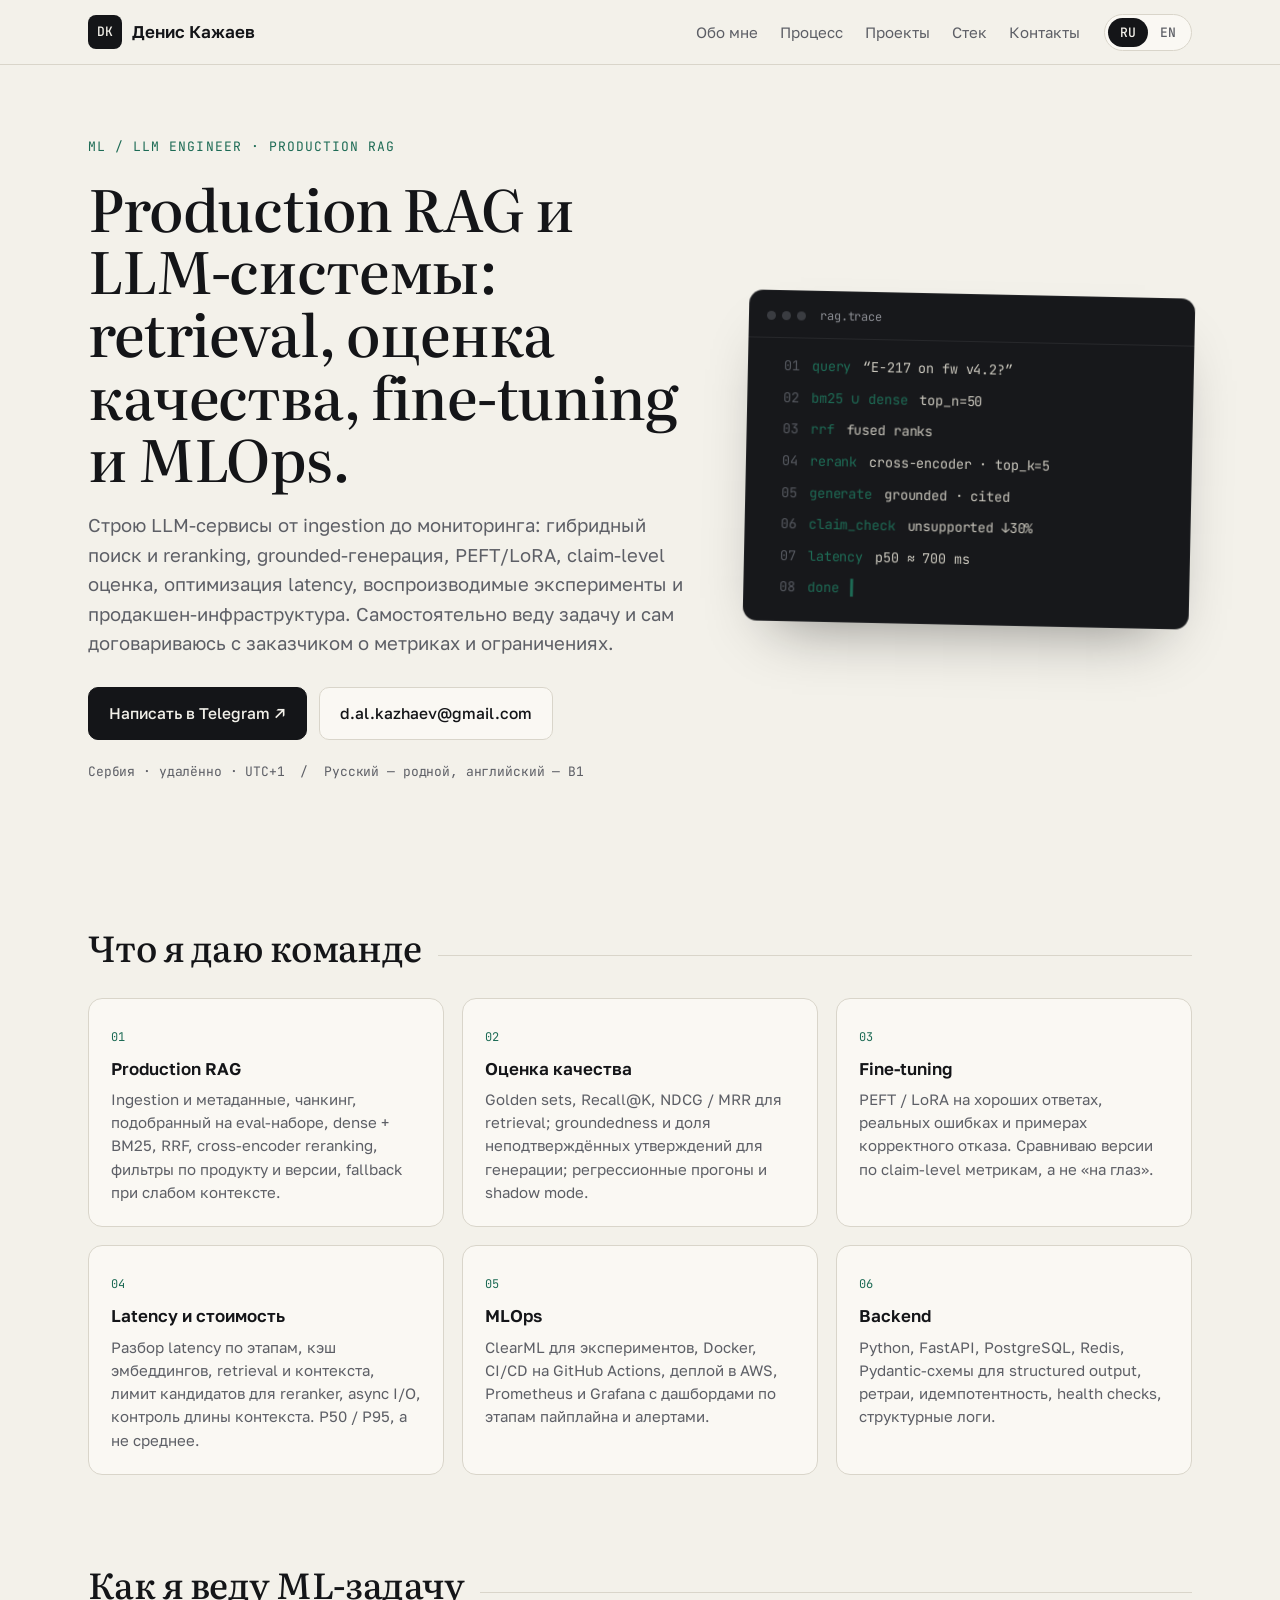
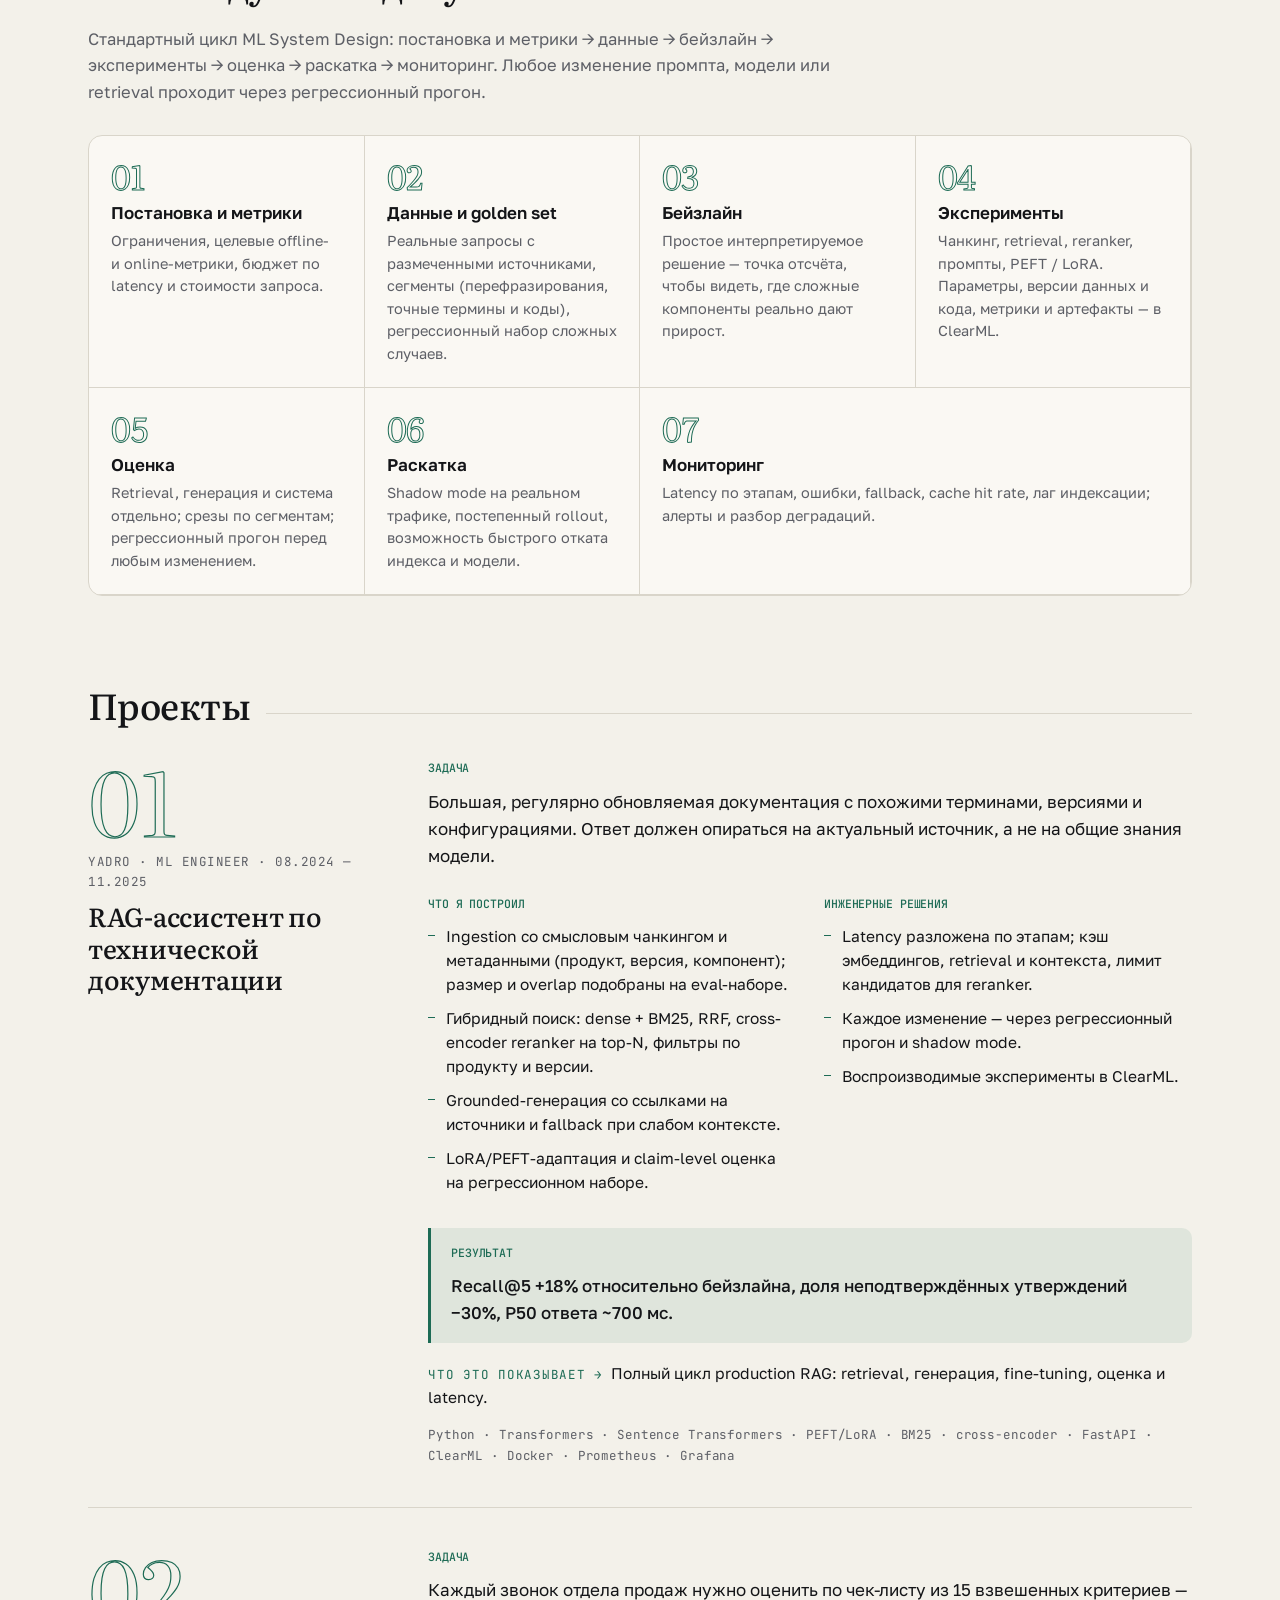
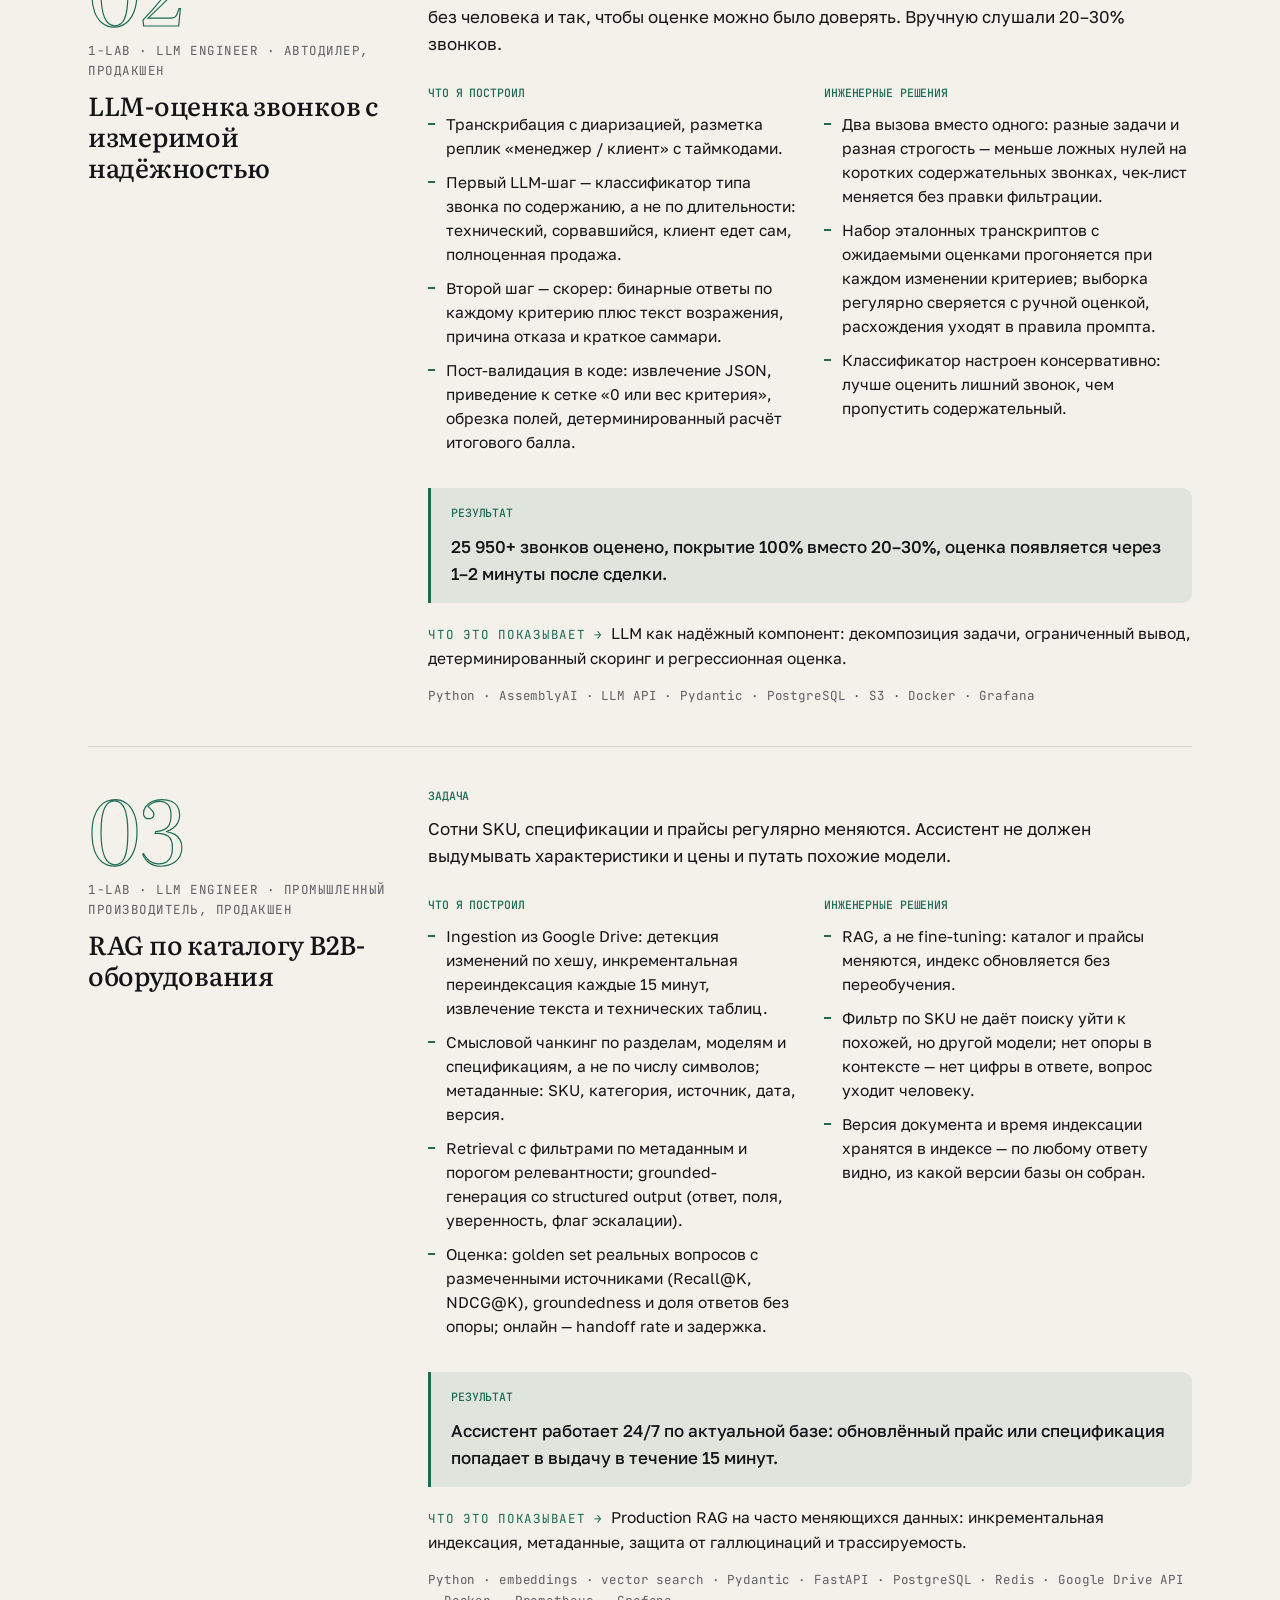
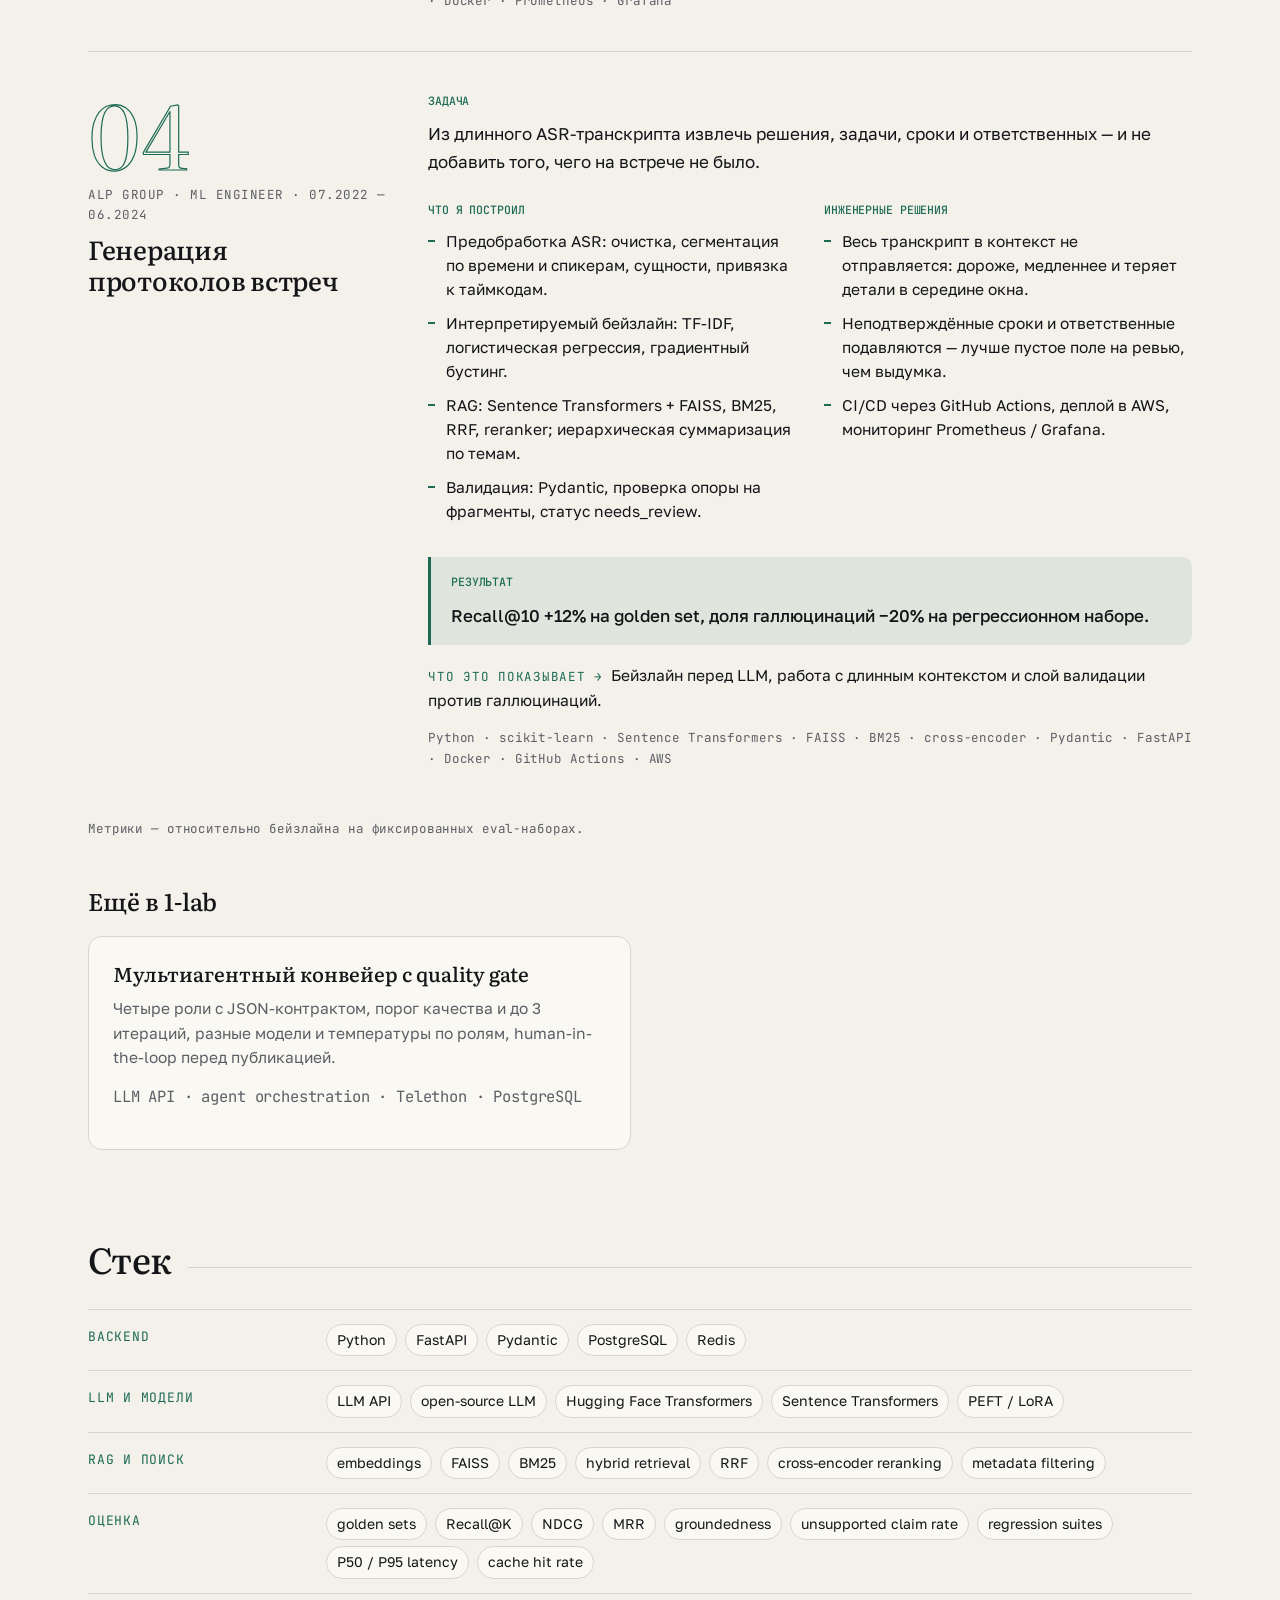
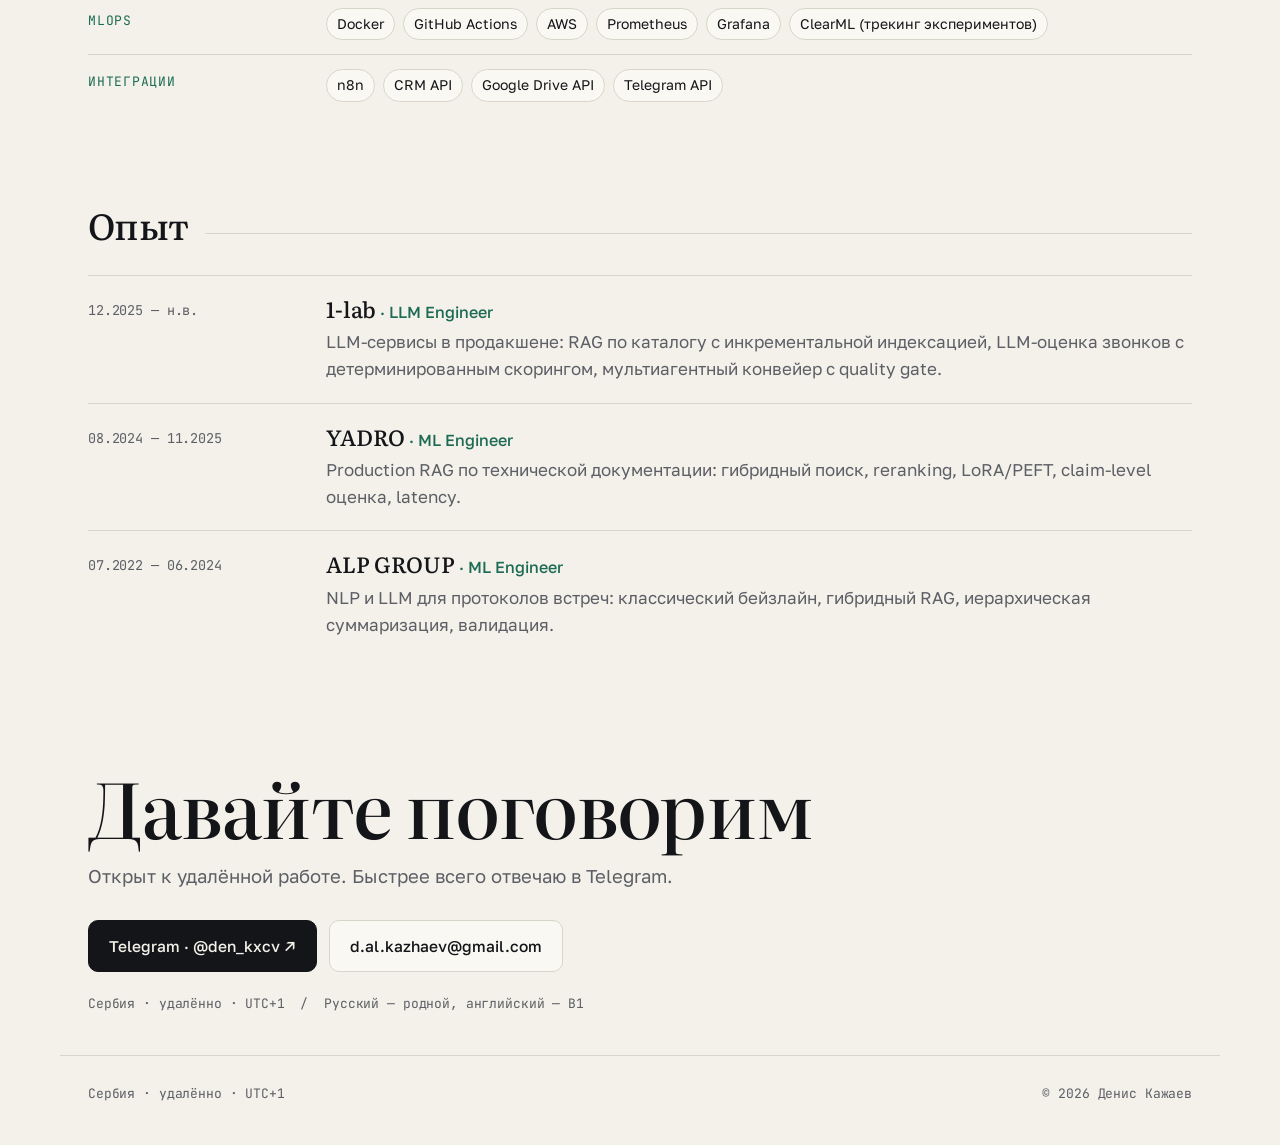
==== commit b8006dcc: "Update site" ====
--- a/ru/index.html
+++ b/ru/index.html
@@ -65,9 +65,49 @@
     <p class="stackline mono">Python · Transformers · Sentence Transformers · PEFT/LoRA · BM25 · cross-encoder · FastAPI · ClearML · Docker · Prometheus · Grafana</p>
   </div>
 </article>
+<article class="case" data-tags="" id="case-ml-callqc">
+  <div class="case-head">
+    <span class="case-num">02</span>
+    <div>
+      <p class="case-client mono">1-lab · LLM Engineer · автодилер, продакшен</p>
+      <h3>LLM-оценка звонков с измеримой надёжностью</h3>
+    </div>
+  </div>
+  <div class="case-body">
+    <div class="case-problem"><h5 class="mono">Задача</h5><p>Каждый звонок отдела продаж нужно оценить по чек-листу из 15 взвешенных критериев — без человека и так, чтобы оценке можно было доверять. Вручную слушали 20–30% звонков.</p></div>
+    
+    <div class="case-cols">
+      <div><h5 class="mono">Что я построил</h5><ul><li>Транскрибация с диаризацией, разметка реплик «менеджер / клиент» с таймкодами.</li><li>Первый LLM-шаг — классификатор типа звонка по содержанию, а не по длительности: технический, сорвавшийся, клиент едет сам, полноценная продажа.</li><li>Второй шаг — скорер: бинарные ответы по каждому критерию плюс текст возражения, причина отказа и краткое саммари.</li><li>Пост-валидация в коде: извлечение JSON, приведение к сетке «0 или вес критерия», обрезка полей, детерминированный расчёт итогового балла.</li></ul></div>
+      <div><h5 class="mono">Инженерные решения</h5><ul><li>Два вызова вместо одного: разные задачи и разная строгость — меньше ложных нулей на коротких содержательных звонках, чек-лист меняется без правки фильтрации.</li><li>Набор эталонных транскриптов с ожидаемыми оценками прогоняется при каждом изменении критериев; выборка регулярно сверяется с ручной оценкой, расхождения уходят в правила промпта.</li><li>Классификатор настроен консервативно: лучше оценить лишний звонок, чем пропустить содержательный.</li></ul></div>
+    </div>
+    <div class="case-result"><h5 class="mono">Результат</h5><p>25 950+ звонков оценено, покрытие 100% вместо 20–30%, оценка появляется через 1–2 минуты после сделки.</p></div>
+    <p class="case-shows"><span class="mono">Что это показывает →</span> LLM как надёжный компонент: декомпозиция задачи, ограниченный вывод, детерминированный скоринг и регрессионная оценка.</p>
+    <p class="stackline mono">Python · AssemblyAI · LLM API · Pydantic · PostgreSQL · S3 · Docker · Grafana</p>
+  </div>
+</article>
+<article class="case" data-tags="" id="case-ml-rag">
+  <div class="case-head">
+    <span class="case-num">03</span>
+    <div>
+      <p class="case-client mono">1-lab · LLM Engineer · промышленный производитель, продакшен</p>
+      <h3>RAG по каталогу B2B-оборудования</h3>
+    </div>
+  </div>
+  <div class="case-body">
+    <div class="case-problem"><h5 class="mono">Задача</h5><p>Сотни SKU, спецификации и прайсы регулярно меняются. Ассистент не должен выдумывать характеристики и цены и путать похожие модели.</p></div>
+    
+    <div class="case-cols">
+      <div><h5 class="mono">Что я построил</h5><ul><li>Ingestion из Google Drive: детекция изменений по хешу, инкрементальная переиндексация каждые 15 минут, извлечение текста и технических таблиц.</li><li>Смысловой чанкинг по разделам, моделям и спецификациям, а не по числу символов; метаданные: SKU, категория, источник, дата, версия.</li><li>Retrieval с фильтрами по метаданным и порогом релевантности; grounded-генерация со structured output (ответ, поля, уверенность, флаг эскалации).</li><li>Оценка: golden set реальных вопросов с размеченными источниками (Recall@K, NDCG@K), groundedness и доля ответов без опоры; онлайн — handoff rate и задержка.</li></ul></div>
+      <div><h5 class="mono">Инженерные решения</h5><ul><li>RAG, а не fine-tuning: каталог и прайсы меняются, индекс обновляется без переобучения.</li><li>Фильтр по SKU не даёт поиску уйти к похожей, но другой модели; нет опоры в контексте — нет цифры в ответе, вопрос уходит человеку.</li><li>Версия документа и время индексации хранятся в индексе — по любому ответу видно, из какой версии базы он собран.</li></ul></div>
+    </div>
+    <div class="case-result"><h5 class="mono">Результат</h5><p>Ассистент работает 24/7 по актуальной базе: обновлённый прайс или спецификация попадает в выдачу в течение 15 минут.</p></div>
+    <p class="case-shows"><span class="mono">Что это показывает →</span> Production RAG на часто меняющихся данных: инкрементальная индексация, метаданные, защита от галлюцинаций и трассируемость.</p>
+    <p class="stackline mono">Python · embeddings · vector search · Pydantic · FastAPI · PostgreSQL · Redis · Google Drive API · Docker · Prometheus · Grafana</p>
+  </div>
+</article>
 <article class="case" data-tags="" id="case-alp">
   <div class="case-head">
-    <span class="case-num">02</span>
+    <span class="case-num">04</span>
     <div>
       <p class="case-client mono">ALP GROUP · ML Engineer · 07.2022 — 06.2024</p>
       <h3>Генерация протоколов встреч</h3>
@@ -84,7 +124,7 @@
     <p class="case-shows"><span class="mono">Что это показывает →</span> Бейзлайн перед LLM, работа с длинным контекстом и слой валидации против галлюцинаций.</p>
     <p class="stackline mono">Python · scikit-learn · Sentence Transformers · FAISS · BM25 · cross-encoder · Pydantic · FastAPI · Docker · GitHub Actions · AWS</p>
   </div>
-</article><p class="note mono">Метрики — относительно бейзлайна на фиксированных eval-наборах.</p><h3 class="h3">LLM-системы в 1-lab</h3><div class="grid2"><article class="card" id="case-seller" data-tags=""><h4>RAG по каталогу B2B-оборудования</h4><p>Сотни SKU из Google Drive: инкрементальная индексация по хешу, версия документа в индексе, фильтры по SKU, structured output и fallback на человека. Оценка — golden set с размеченными источниками, онлайн — handoff rate и доля лидов, дошедших до CRM.</p><p class="stackline mono">RAG · embeddings · metadata filters · Pydantic · FastAPI · PostgreSQL</p></article><article class="card" id="case-callqc" data-tags=""><h4>LLM-оценка звонков по чек-листу</h4><p>Классификатор и скорер разделены: разные задачи и разная строгость. Модель отвечает на бинарные вопросы, балл считает код, эталонные транскрипты прогоняются при каждом изменении критериев.</p><p class="stackline mono">AssemblyAI · LLM API · post-validation · PostgreSQL</p></article><article class="card" id="case-editorial" data-tags=""><h4>Мультиагентный конвейер с quality gate</h4><p>Четыре роли с JSON-контрактом, порог качества и до 3 итераций, разные модели и температуры по ролям, human-in-the-loop перед публикацией.</p><p class="stackline mono">LLM API · agent orchestration · Telethon · PostgreSQL</p></article></div></section><section class="wrap block" id="stack"><h2 class="h2">Стек</h2><dl class="skills"><div class="sk"><dt class="mono">Backend</dt><dd><ul class="tags"><li>Python</li><li>FastAPI</li><li>Pydantic</li><li>PostgreSQL</li><li>Redis</li></ul></dd></div><div class="sk"><dt class="mono">LLM и модели</dt><dd><ul class="tags"><li>LLM API</li><li>open-source LLM</li><li>Hugging Face Transformers</li><li>Sentence Transformers</li><li>PEFT / LoRA</li></ul></dd></div><div class="sk"><dt class="mono">RAG и поиск</dt><dd><ul class="tags"><li>embeddings</li><li>FAISS</li><li>BM25</li><li>hybrid retrieval</li><li>RRF</li><li>cross-encoder reranking</li><li>metadata filtering</li></ul></dd></div><div class="sk"><dt class="mono">Оценка</dt><dd><ul class="tags"><li>golden sets</li><li>Recall@K</li><li>NDCG</li><li>MRR</li><li>groundedness</li><li>unsupported claim rate</li><li>regression suites</li><li>P50 / P95 latency</li><li>cache hit rate</li></ul></dd></div><div class="sk"><dt class="mono">MLOps</dt><dd><ul class="tags"><li>Docker</li><li>GitHub Actions</li><li>AWS</li><li>Prometheus</li><li>Grafana</li><li>ClearML (трекинг экспериментов)</li></ul></dd></div><div class="sk"><dt class="mono">Интеграции</dt><dd><ul class="tags"><li>n8n</li><li>CRM API</li><li>Google Drive API</li><li>Telegram API</li></ul></dd></div></dl></section><section class="wrap block" id="experience"><h2 class="h2">Опыт</h2><ol class="timeline"><li><span class="period mono">12.2025 — н.в.</span><div><h4>1-lab <span class="role">· LLM Engineer</span></h4><p>LLM-сервисы в продакшене: RAG по каталогу с инкрементальной индексацией, LLM-оценка звонков с детерминированным скорингом, мультиагентный конвейер с quality gate.</p></div></li><li><span class="period mono">08.2024 — 11.2025</span><div><h4>YADRO <span class="role">· ML Engineer</span></h4><p>Production RAG по технической документации: гибридный поиск, reranking, LoRA/PEFT, claim-level оценка, latency.</p></div></li><li><span class="period mono">07.2022 — 06.2024</span><div><h4>ALP GROUP <span class="role">· ML Engineer</span></h4><p>NLP и LLM для протоколов встреч: классический бейзлайн, гибридный RAG, иерархическая суммаризация, валидация.</p></div></li></ol></section>
+</article><p class="note mono">Метрики — относительно бейзлайна на фиксированных eval-наборах.</p><h3 class="h3">Ещё в 1-lab</h3><div class="grid2"><article class="card" id="case-editorial" data-tags=""><h4>Мультиагентный конвейер с quality gate</h4><p>Четыре роли с JSON-контрактом, порог качества и до 3 итераций, разные модели и температуры по ролям, human-in-the-loop перед публикацией.</p><p class="stackline mono">LLM API · agent orchestration · Telethon · PostgreSQL</p></article></div></section><section class="wrap block" id="stack"><h2 class="h2">Стек</h2><dl class="skills"><div class="sk"><dt class="mono">Backend</dt><dd><ul class="tags"><li>Python</li><li>FastAPI</li><li>Pydantic</li><li>PostgreSQL</li><li>Redis</li></ul></dd></div><div class="sk"><dt class="mono">LLM и модели</dt><dd><ul class="tags"><li>LLM API</li><li>open-source LLM</li><li>Hugging Face Transformers</li><li>Sentence Transformers</li><li>PEFT / LoRA</li></ul></dd></div><div class="sk"><dt class="mono">RAG и поиск</dt><dd><ul class="tags"><li>embeddings</li><li>FAISS</li><li>BM25</li><li>hybrid retrieval</li><li>RRF</li><li>cross-encoder reranking</li><li>metadata filtering</li></ul></dd></div><div class="sk"><dt class="mono">Оценка</dt><dd><ul class="tags"><li>golden sets</li><li>Recall@K</li><li>NDCG</li><li>MRR</li><li>groundedness</li><li>unsupported claim rate</li><li>regression suites</li><li>P50 / P95 latency</li><li>cache hit rate</li></ul></dd></div><div class="sk"><dt class="mono">MLOps</dt><dd><ul class="tags"><li>Docker</li><li>GitHub Actions</li><li>AWS</li><li>Prometheus</li><li>Grafana</li><li>ClearML (трекинг экспериментов)</li></ul></dd></div><div class="sk"><dt class="mono">Интеграции</dt><dd><ul class="tags"><li>n8n</li><li>CRM API</li><li>Google Drive API</li><li>Telegram API</li></ul></dd></div></dl></section><section class="wrap block" id="experience"><h2 class="h2">Опыт</h2><ol class="timeline"><li><span class="period mono">12.2025 — н.в.</span><div><h4>1-lab <span class="role">· LLM Engineer</span></h4><p>LLM-сервисы в продакшене: RAG по каталогу с инкрементальной индексацией, LLM-оценка звонков с детерминированным скорингом, мультиагентный конвейер с quality gate.</p></div></li><li><span class="period mono">08.2024 — 11.2025</span><div><h4>YADRO <span class="role">· ML Engineer</span></h4><p>Production RAG по технической документации: гибридный поиск, reranking, LoRA/PEFT, claim-level оценка, latency.</p></div></li><li><span class="period mono">07.2022 — 06.2024</span><div><h4>ALP GROUP <span class="role">· ML Engineer</span></h4><p>NLP и LLM для протоколов встреч: классический бейзлайн, гибридный RAG, иерархическая суммаризация, валидация.</p></div></li></ol></section>
 
 <section class="wrap contact" id="contact">
   <h2>Давайте поговорим</h2>
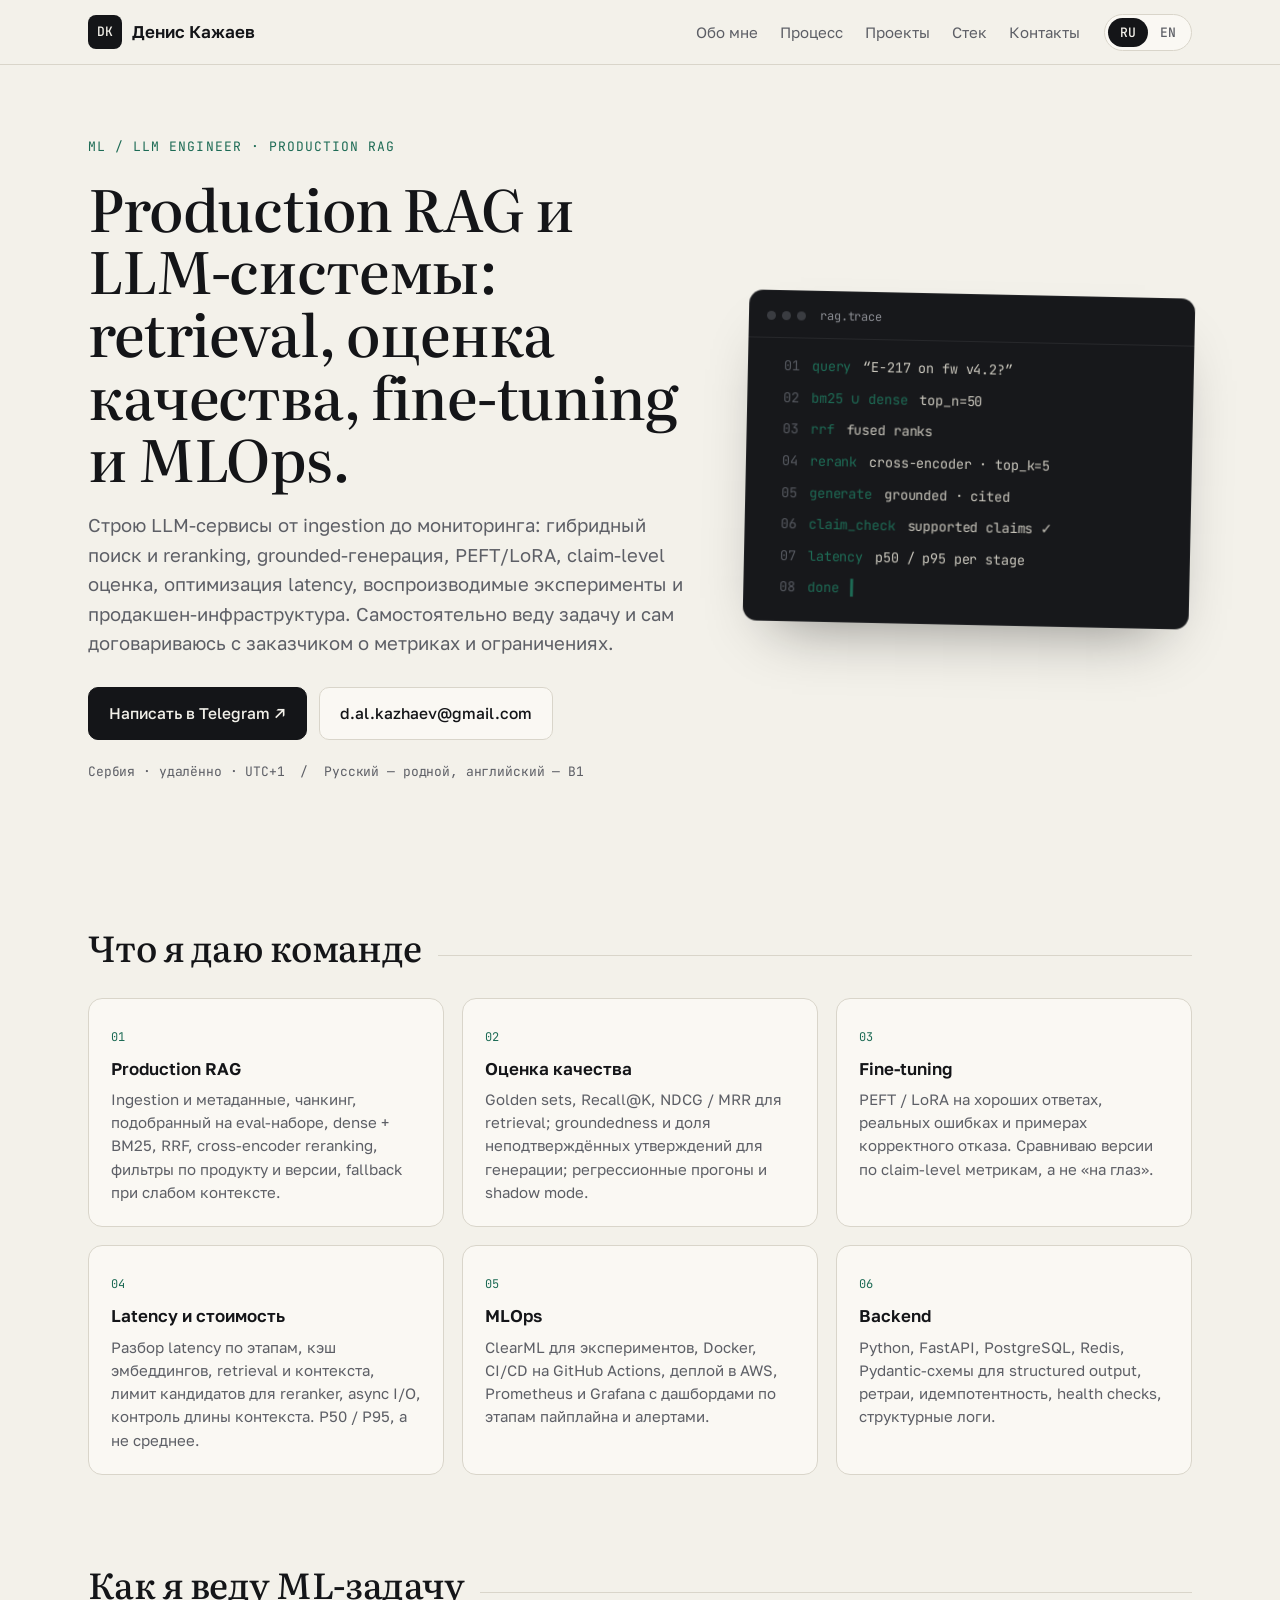
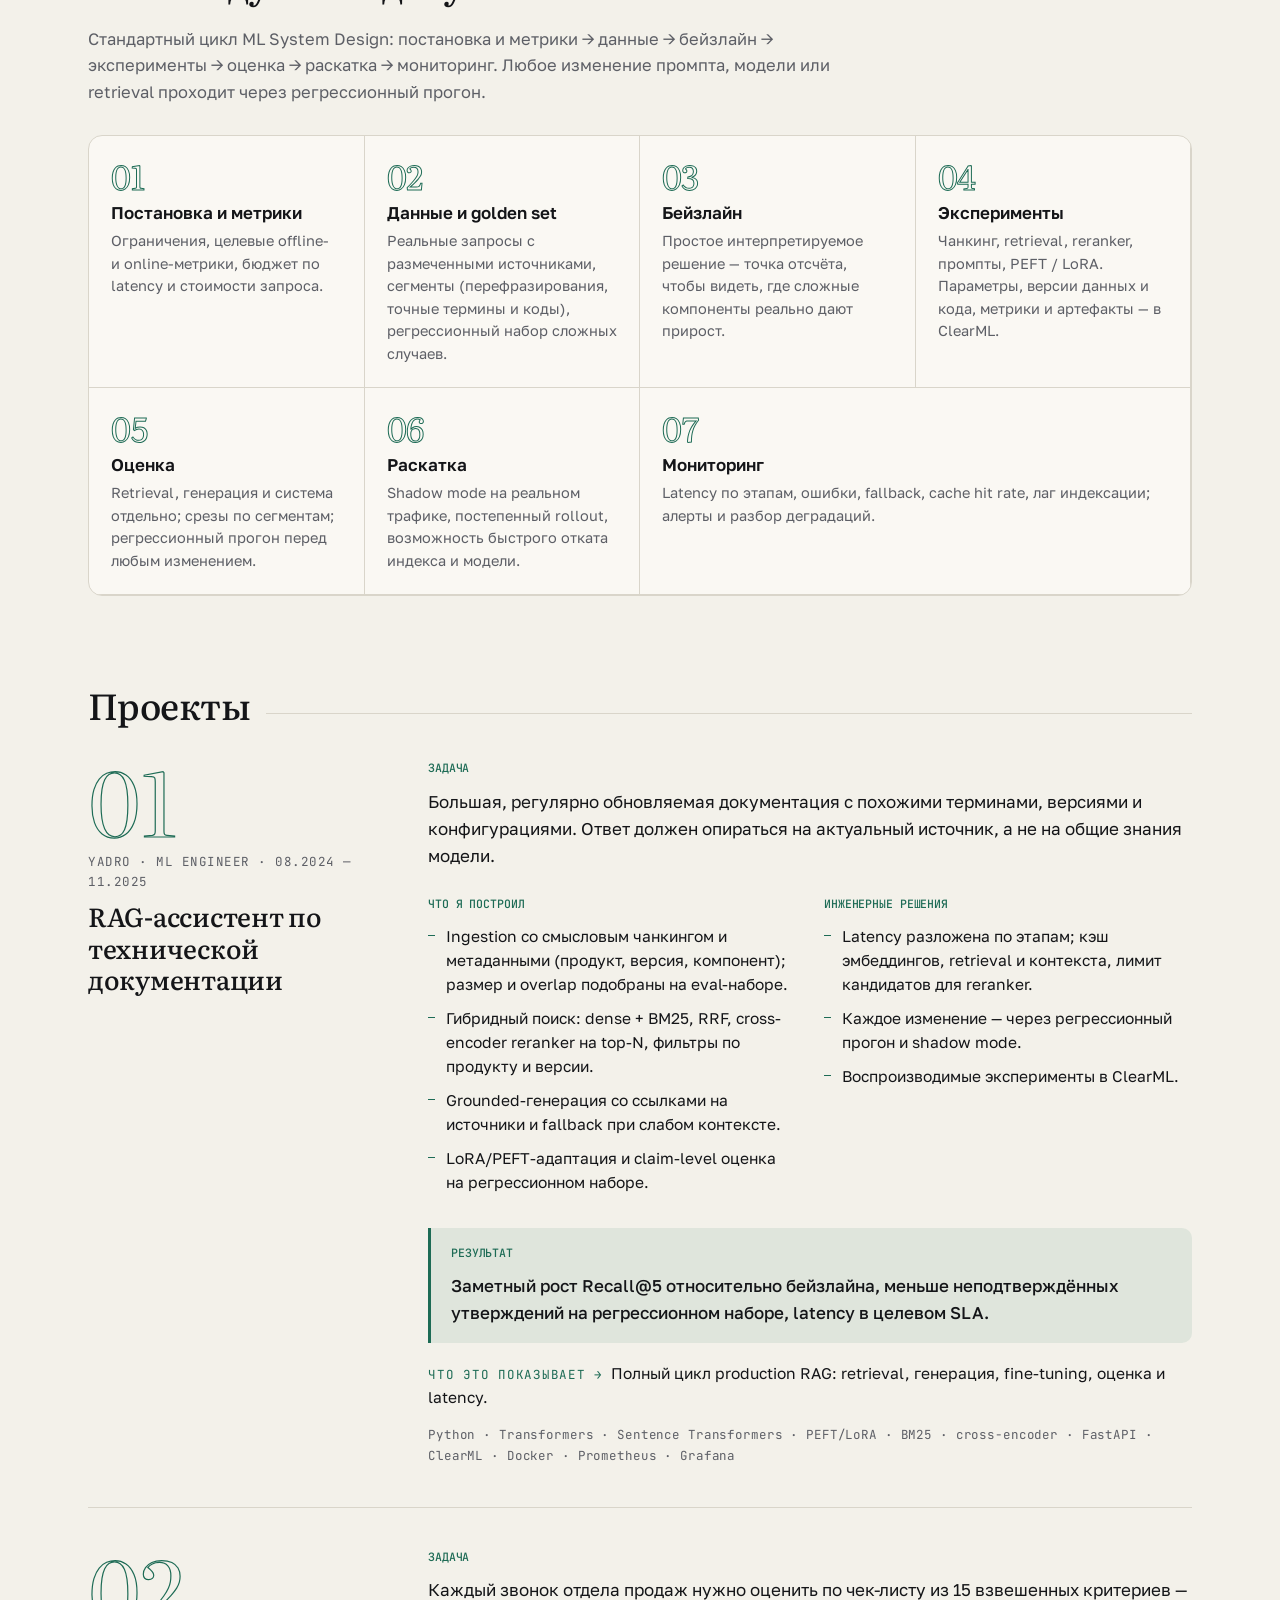
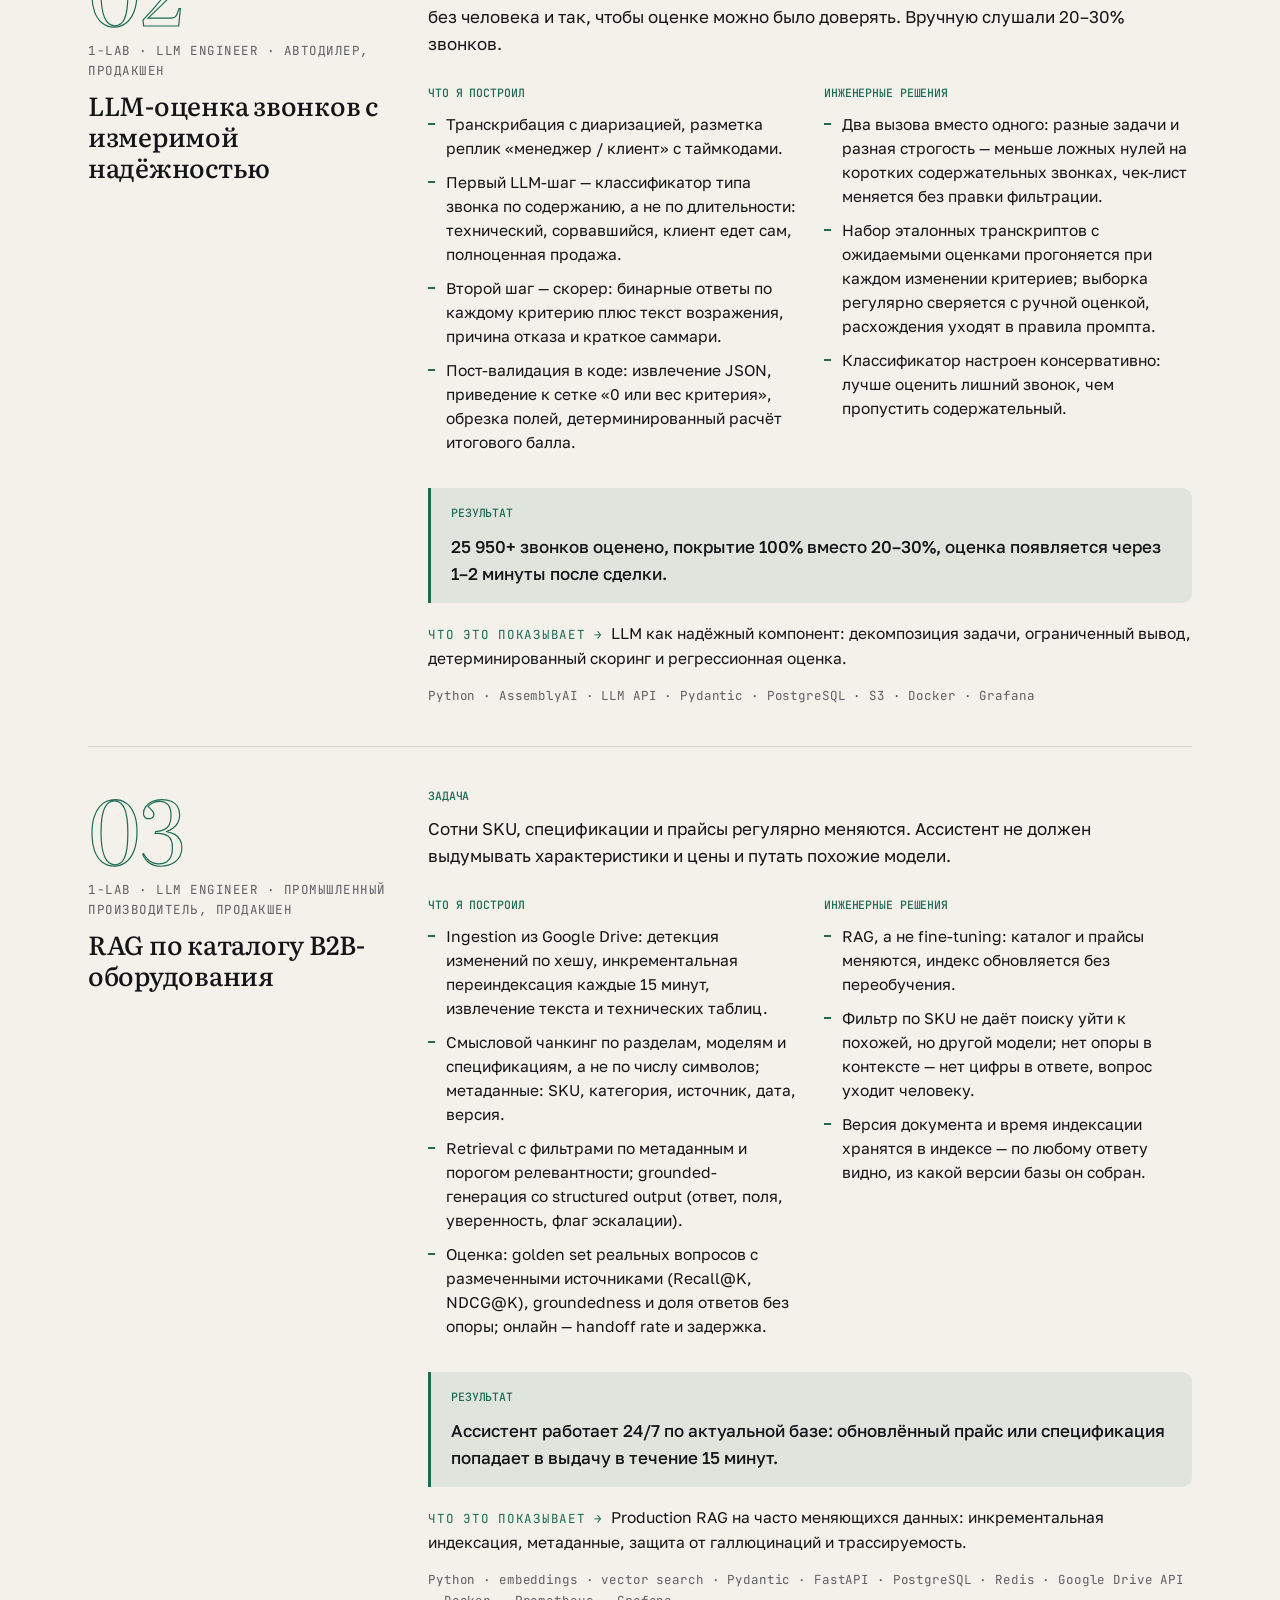
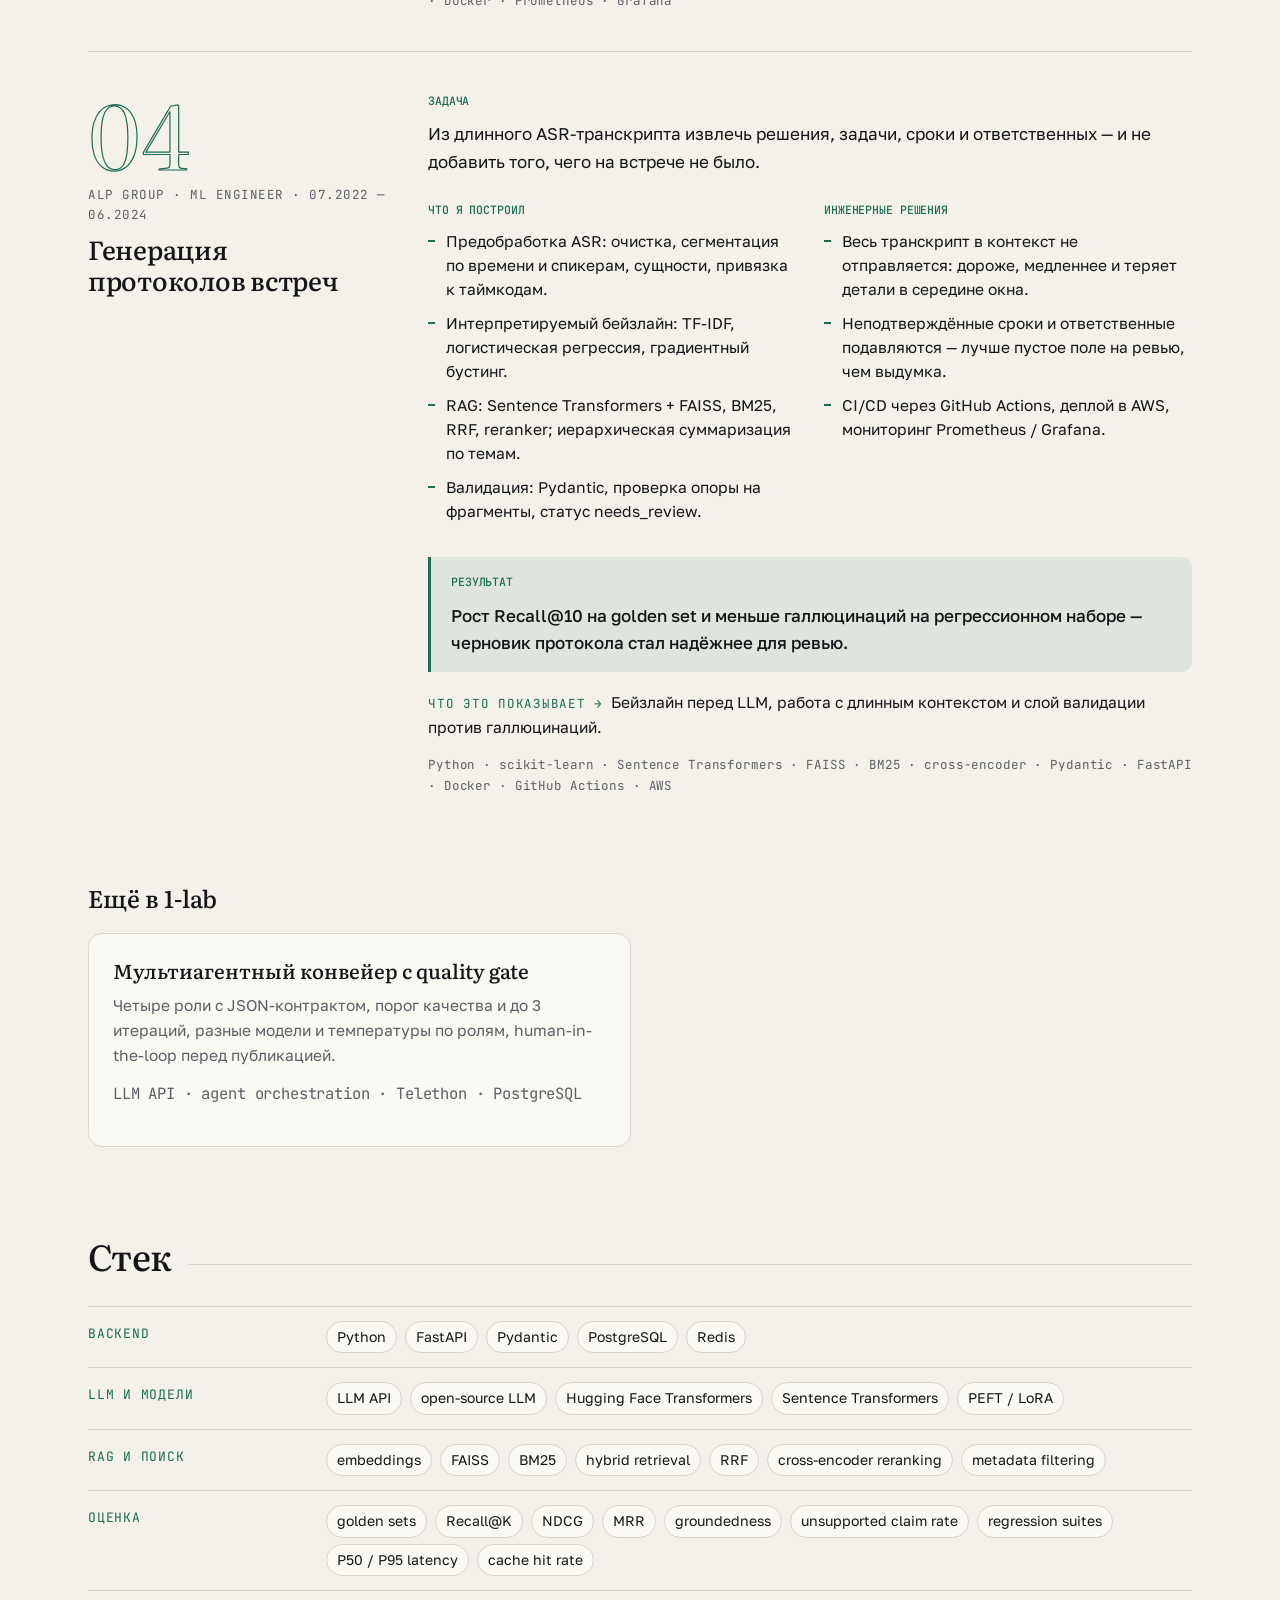
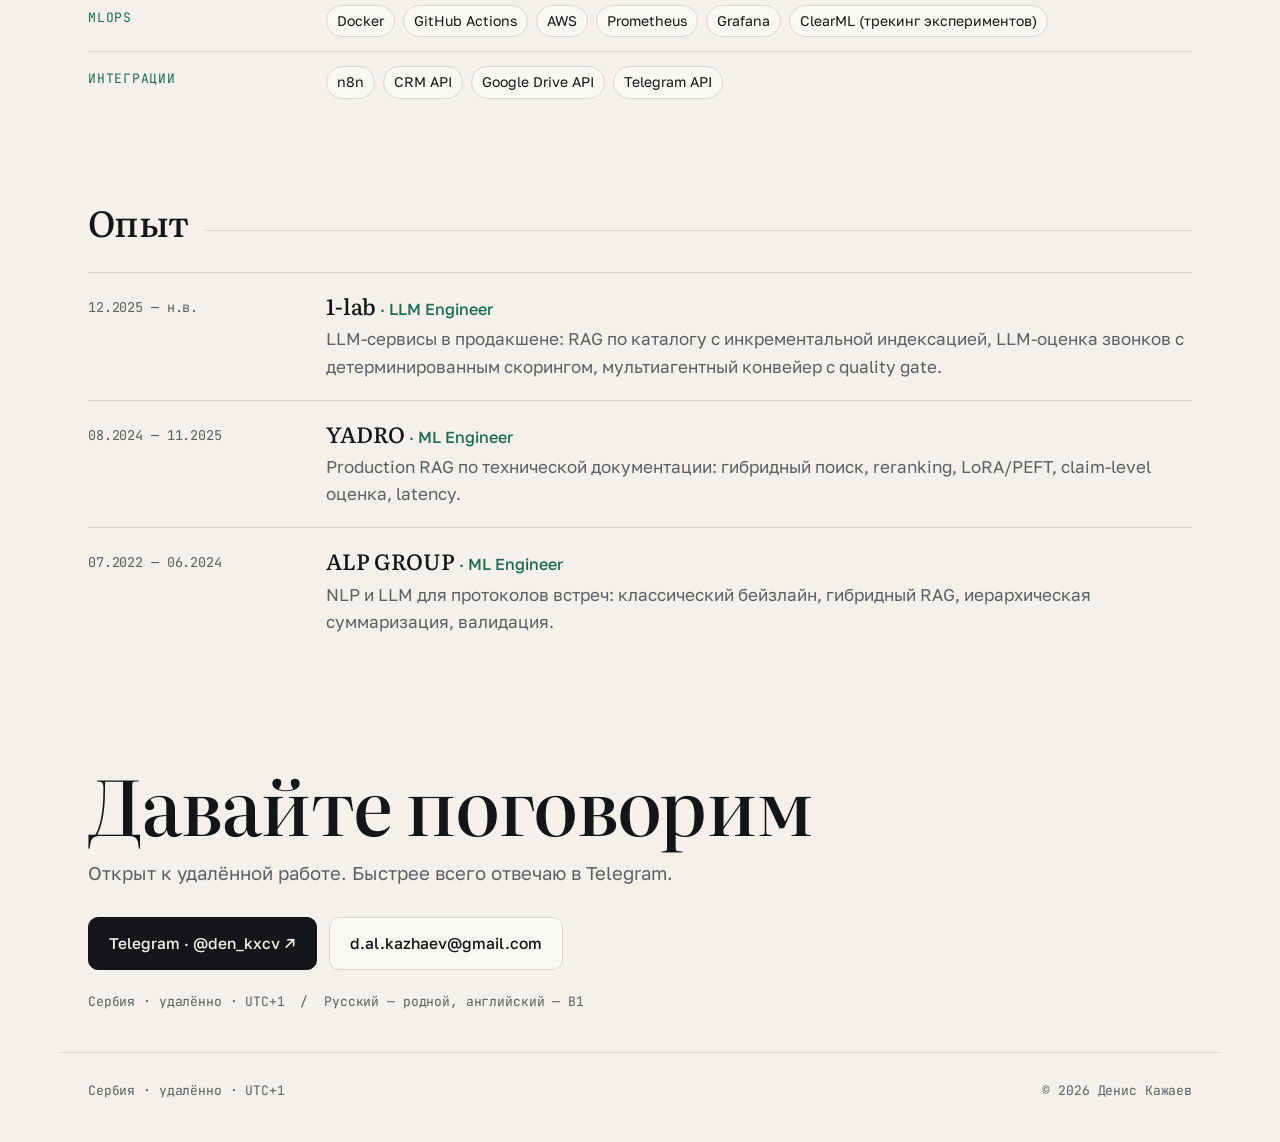
==== commit 07171c46: "Update site" ====
--- a/ru/index.html
+++ b/ru/index.html
@@ -41,7 +41,7 @@
   </div>
   <figure class="trace" aria-hidden="true">
     <figcaption class="mono"><span class="dot"></span><span class="dot"></span><span class="dot"></span> rag.trace</figcaption>
-    <ol class="mono"><li style="--i:0"><span class="ln">01</span><span class="fn">query</span><span class="arg">“E-217 on fw v4.2?”</span></li><li style="--i:1"><span class="ln">02</span><span class="fn">bm25 ∪ dense</span><span class="arg">top_n=50</span></li><li style="--i:2"><span class="ln">03</span><span class="fn">rrf</span><span class="arg">fused ranks</span></li><li style="--i:3"><span class="ln">04</span><span class="fn">rerank</span><span class="arg">cross-encoder · top_k=5</span></li><li style="--i:4"><span class="ln">05</span><span class="fn">generate</span><span class="arg">grounded · cited</span></li><li style="--i:5"><span class="ln">06</span><span class="fn">claim_check</span><span class="arg">unsupported ↓30%</span></li><li style="--i:6"><span class="ln">07</span><span class="fn">latency</span><span class="arg">p50 ≈ 700 ms</span></li><li style="--i:7"><span class="ln">08</span><span class="fn">done</span><span class="blink">▍</span></li></ol>
+    <ol class="mono"><li style="--i:0"><span class="ln">01</span><span class="fn">query</span><span class="arg">“E-217 on fw v4.2?”</span></li><li style="--i:1"><span class="ln">02</span><span class="fn">bm25 ∪ dense</span><span class="arg">top_n=50</span></li><li style="--i:2"><span class="ln">03</span><span class="fn">rrf</span><span class="arg">fused ranks</span></li><li style="--i:3"><span class="ln">04</span><span class="fn">rerank</span><span class="arg">cross-encoder · top_k=5</span></li><li style="--i:4"><span class="ln">05</span><span class="fn">generate</span><span class="arg">grounded · cited</span></li><li style="--i:5"><span class="ln">06</span><span class="fn">claim_check</span><span class="arg">supported claims ✓</span></li><li style="--i:6"><span class="ln">07</span><span class="fn">latency</span><span class="arg">p50 / p95 per stage</span></li><li style="--i:7"><span class="ln">08</span><span class="fn">done</span><span class="blink">▍</span></li></ol>
   </figure>
 </section>
 <section class="wrap block" id="about"><h2 class="h2">Что я даю команде</h2><div class="prs"><div class="pr"><span class="pr-n mono">01</span><h4>Production RAG</h4><p>Ingestion и метаданные, чанкинг, подобранный на eval-наборе, dense + BM25, RRF, cross-encoder reranking, фильтры по продукту и версии, fallback при слабом контексте.</p></div><div class="pr"><span class="pr-n mono">02</span><h4>Оценка качества</h4><p>Golden sets, Recall@K, NDCG / MRR для retrieval; groundedness и доля неподтверждённых утверждений для генерации; регрессионные прогоны и shadow mode.</p></div><div class="pr"><span class="pr-n mono">03</span><h4>Fine-tuning</h4><p>PEFT / LoRA на хороших ответах, реальных ошибках и примерах корректного отказа. Сравниваю версии по claim-level метрикам, а не «на глаз».</p></div><div class="pr"><span class="pr-n mono">04</span><h4>Latency и стоимость</h4><p>Разбор latency по этапам, кэш эмбеддингов, retrieval и контекста, лимит кандидатов для reranker, async I/O, контроль длины контекста. P50 / P95, а не среднее.</p></div><div class="pr"><span class="pr-n mono">05</span><h4>MLOps</h4><p>ClearML для экспериментов, Docker, CI/CD на GitHub Actions, деплой в AWS, Prometheus и Grafana с дашбордами по этапам пайплайна и алертами.</p></div><div class="pr"><span class="pr-n mono">06</span><h4>Backend</h4><p>Python, FastAPI, PostgreSQL, Redis, Pydantic-схемы для structured output, ретраи, идемпотентность, health checks, структурные логи.</p></div></div></section><section class="wrap block" id="process"><h2 class="h2">Как я веду ML-задачу</h2><p class="section-lead">Стандартный цикл ML System Design: постановка и метрики → данные → бейзлайн → эксперименты → оценка → раскатка → мониторинг. Любое изменение промпта, модели или retrieval проходит через регрессионный прогон.</p><ol class="steps"><li><span class="st-n mono">01</span><div><h4>Постановка и метрики</h4><p>Ограничения, целевые offline- и online-метрики, бюджет по latency и стоимости запроса.</p></div></li><li><span class="st-n mono">02</span><div><h4>Данные и golden set</h4><p>Реальные запросы с размеченными источниками, сегменты (перефразирования, точные термины и коды), регрессионный набор сложных случаев.</p></div></li><li><span class="st-n mono">03</span><div><h4>Бейзлайн</h4><p>Простое интерпретируемое решение — точка отсчёта, чтобы видеть, где сложные компоненты реально дают прирост.</p></div></li><li><span class="st-n mono">04</span><div><h4>Эксперименты</h4><p>Чанкинг, retrieval, reranker, промпты, PEFT / LoRA. Параметры, версии данных и кода, метрики и артефакты — в ClearML.</p></div></li><li><span class="st-n mono">05</span><div><h4>Оценка</h4><p>Retrieval, генерация и система отдельно; срезы по сегментам; регрессионный прогон перед любым изменением.</p></div></li><li><span class="st-n mono">06</span><div><h4>Раскатка</h4><p>Shadow mode на реальном трафике, постепенный rollout, возможность быстрого отката индекса и модели.</p></div></li><li><span class="st-n mono">07</span><div><h4>Мониторинг</h4><p>Latency по этапам, ошибки, fallback, cache hit rate, лаг индексации; алерты и разбор деградаций.</p></div></li></ol></section><section class="wrap block" id="cases"><h2 class="h2">Проекты</h2>
@@ -60,7 +60,7 @@
       <div><h5 class="mono">Что я построил</h5><ul><li>Ingestion со смысловым чанкингом и метаданными (продукт, версия, компонент); размер и overlap подобраны на eval-наборе.</li><li>Гибридный поиск: dense + BM25, RRF, cross-encoder reranker на top-N, фильтры по продукту и версии.</li><li>Grounded-генерация со ссылками на источники и fallback при слабом контексте.</li><li>LoRA/PEFT-адаптация и claim-level оценка на регрессионном наборе.</li></ul></div>
       <div><h5 class="mono">Инженерные решения</h5><ul><li>Latency разложена по этапам; кэш эмбеддингов, retrieval и контекста, лимит кандидатов для reranker.</li><li>Каждое изменение — через регрессионный прогон и shadow mode.</li><li>Воспроизводимые эксперименты в ClearML.</li></ul></div>
     </div>
-    <div class="case-result"><h5 class="mono">Результат</h5><p>Recall@5 +18% относительно бейзлайна, доля неподтверждённых утверждений −30%, P50 ответа ~700 мс.</p></div>
+    <div class="case-result"><h5 class="mono">Результат</h5><p>Заметный рост Recall@5 относительно бейзлайна, меньше неподтверждённых утверждений на регрессионном наборе, latency в целевом SLA.</p></div>
     <p class="case-shows"><span class="mono">Что это показывает →</span> Полный цикл production RAG: retrieval, генерация, fine-tuning, оценка и latency.</p>
     <p class="stackline mono">Python · Transformers · Sentence Transformers · PEFT/LoRA · BM25 · cross-encoder · FastAPI · ClearML · Docker · Prometheus · Grafana</p>
   </div>
@@ -120,11 +120,11 @@
       <div><h5 class="mono">Что я построил</h5><ul><li>Предобработка ASR: очистка, сегментация по времени и спикерам, сущности, привязка к таймкодам.</li><li>Интерпретируемый бейзлайн: TF-IDF, логистическая регрессия, градиентный бустинг.</li><li>RAG: Sentence Transformers + FAISS, BM25, RRF, reranker; иерархическая суммаризация по темам.</li><li>Валидация: Pydantic, проверка опоры на фрагменты, статус needs_review.</li></ul></div>
       <div><h5 class="mono">Инженерные решения</h5><ul><li>Весь транскрипт в контекст не отправляется: дороже, медленнее и теряет детали в середине окна.</li><li>Неподтверждённые сроки и ответственные подавляются — лучше пустое поле на ревью, чем выдумка.</li><li>CI/CD через GitHub Actions, деплой в AWS, мониторинг Prometheus / Grafana.</li></ul></div>
     </div>
-    <div class="case-result"><h5 class="mono">Результат</h5><p>Recall@10 +12% на golden set, доля галлюцинаций −20% на регрессионном наборе.</p></div>
+    <div class="case-result"><h5 class="mono">Результат</h5><p>Рост Recall@10 на golden set и меньше галлюцинаций на регрессионном наборе — черновик протокола стал надёжнее для ревью.</p></div>
     <p class="case-shows"><span class="mono">Что это показывает →</span> Бейзлайн перед LLM, работа с длинным контекстом и слой валидации против галлюцинаций.</p>
     <p class="stackline mono">Python · scikit-learn · Sentence Transformers · FAISS · BM25 · cross-encoder · Pydantic · FastAPI · Docker · GitHub Actions · AWS</p>
   </div>
-</article><p class="note mono">Метрики — относительно бейзлайна на фиксированных eval-наборах.</p><h3 class="h3">Ещё в 1-lab</h3><div class="grid2"><article class="card" id="case-editorial" data-tags=""><h4>Мультиагентный конвейер с quality gate</h4><p>Четыре роли с JSON-контрактом, порог качества и до 3 итераций, разные модели и температуры по ролям, human-in-the-loop перед публикацией.</p><p class="stackline mono">LLM API · agent orchestration · Telethon · PostgreSQL</p></article></div></section><section class="wrap block" id="stack"><h2 class="h2">Стек</h2><dl class="skills"><div class="sk"><dt class="mono">Backend</dt><dd><ul class="tags"><li>Python</li><li>FastAPI</li><li>Pydantic</li><li>PostgreSQL</li><li>Redis</li></ul></dd></div><div class="sk"><dt class="mono">LLM и модели</dt><dd><ul class="tags"><li>LLM API</li><li>open-source LLM</li><li>Hugging Face Transformers</li><li>Sentence Transformers</li><li>PEFT / LoRA</li></ul></dd></div><div class="sk"><dt class="mono">RAG и поиск</dt><dd><ul class="tags"><li>embeddings</li><li>FAISS</li><li>BM25</li><li>hybrid retrieval</li><li>RRF</li><li>cross-encoder reranking</li><li>metadata filtering</li></ul></dd></div><div class="sk"><dt class="mono">Оценка</dt><dd><ul class="tags"><li>golden sets</li><li>Recall@K</li><li>NDCG</li><li>MRR</li><li>groundedness</li><li>unsupported claim rate</li><li>regression suites</li><li>P50 / P95 latency</li><li>cache hit rate</li></ul></dd></div><div class="sk"><dt class="mono">MLOps</dt><dd><ul class="tags"><li>Docker</li><li>GitHub Actions</li><li>AWS</li><li>Prometheus</li><li>Grafana</li><li>ClearML (трекинг экспериментов)</li></ul></dd></div><div class="sk"><dt class="mono">Интеграции</dt><dd><ul class="tags"><li>n8n</li><li>CRM API</li><li>Google Drive API</li><li>Telegram API</li></ul></dd></div></dl></section><section class="wrap block" id="experience"><h2 class="h2">Опыт</h2><ol class="timeline"><li><span class="period mono">12.2025 — н.в.</span><div><h4>1-lab <span class="role">· LLM Engineer</span></h4><p>LLM-сервисы в продакшене: RAG по каталогу с инкрементальной индексацией, LLM-оценка звонков с детерминированным скорингом, мультиагентный конвейер с quality gate.</p></div></li><li><span class="period mono">08.2024 — 11.2025</span><div><h4>YADRO <span class="role">· ML Engineer</span></h4><p>Production RAG по технической документации: гибридный поиск, reranking, LoRA/PEFT, claim-level оценка, latency.</p></div></li><li><span class="period mono">07.2022 — 06.2024</span><div><h4>ALP GROUP <span class="role">· ML Engineer</span></h4><p>NLP и LLM для протоколов встреч: классический бейзлайн, гибридный RAG, иерархическая суммаризация, валидация.</p></div></li></ol></section>
+</article><h3 class="h3">Ещё в 1-lab</h3><div class="grid2"><article class="card" id="case-editorial" data-tags=""><h4>Мультиагентный конвейер с quality gate</h4><p>Четыре роли с JSON-контрактом, порог качества и до 3 итераций, разные модели и температуры по ролям, human-in-the-loop перед публикацией.</p><p class="stackline mono">LLM API · agent orchestration · Telethon · PostgreSQL</p></article></div></section><section class="wrap block" id="stack"><h2 class="h2">Стек</h2><dl class="skills"><div class="sk"><dt class="mono">Backend</dt><dd><ul class="tags"><li>Python</li><li>FastAPI</li><li>Pydantic</li><li>PostgreSQL</li><li>Redis</li></ul></dd></div><div class="sk"><dt class="mono">LLM и модели</dt><dd><ul class="tags"><li>LLM API</li><li>open-source LLM</li><li>Hugging Face Transformers</li><li>Sentence Transformers</li><li>PEFT / LoRA</li></ul></dd></div><div class="sk"><dt class="mono">RAG и поиск</dt><dd><ul class="tags"><li>embeddings</li><li>FAISS</li><li>BM25</li><li>hybrid retrieval</li><li>RRF</li><li>cross-encoder reranking</li><li>metadata filtering</li></ul></dd></div><div class="sk"><dt class="mono">Оценка</dt><dd><ul class="tags"><li>golden sets</li><li>Recall@K</li><li>NDCG</li><li>MRR</li><li>groundedness</li><li>unsupported claim rate</li><li>regression suites</li><li>P50 / P95 latency</li><li>cache hit rate</li></ul></dd></div><div class="sk"><dt class="mono">MLOps</dt><dd><ul class="tags"><li>Docker</li><li>GitHub Actions</li><li>AWS</li><li>Prometheus</li><li>Grafana</li><li>ClearML (трекинг экспериментов)</li></ul></dd></div><div class="sk"><dt class="mono">Интеграции</dt><dd><ul class="tags"><li>n8n</li><li>CRM API</li><li>Google Drive API</li><li>Telegram API</li></ul></dd></div></dl></section><section class="wrap block" id="experience"><h2 class="h2">Опыт</h2><ol class="timeline"><li><span class="period mono">12.2025 — н.в.</span><div><h4>1-lab <span class="role">· LLM Engineer</span></h4><p>LLM-сервисы в продакшене: RAG по каталогу с инкрементальной индексацией, LLM-оценка звонков с детерминированным скорингом, мультиагентный конвейер с quality gate.</p></div></li><li><span class="period mono">08.2024 — 11.2025</span><div><h4>YADRO <span class="role">· ML Engineer</span></h4><p>Production RAG по технической документации: гибридный поиск, reranking, LoRA/PEFT, claim-level оценка, latency.</p></div></li><li><span class="period mono">07.2022 — 06.2024</span><div><h4>ALP GROUP <span class="role">· ML Engineer</span></h4><p>NLP и LLM для протоколов встреч: классический бейзлайн, гибридный RAG, иерархическая суммаризация, валидация.</p></div></li></ol></section>
 
 <section class="wrap contact" id="contact">
   <h2>Давайте поговорим</h2>
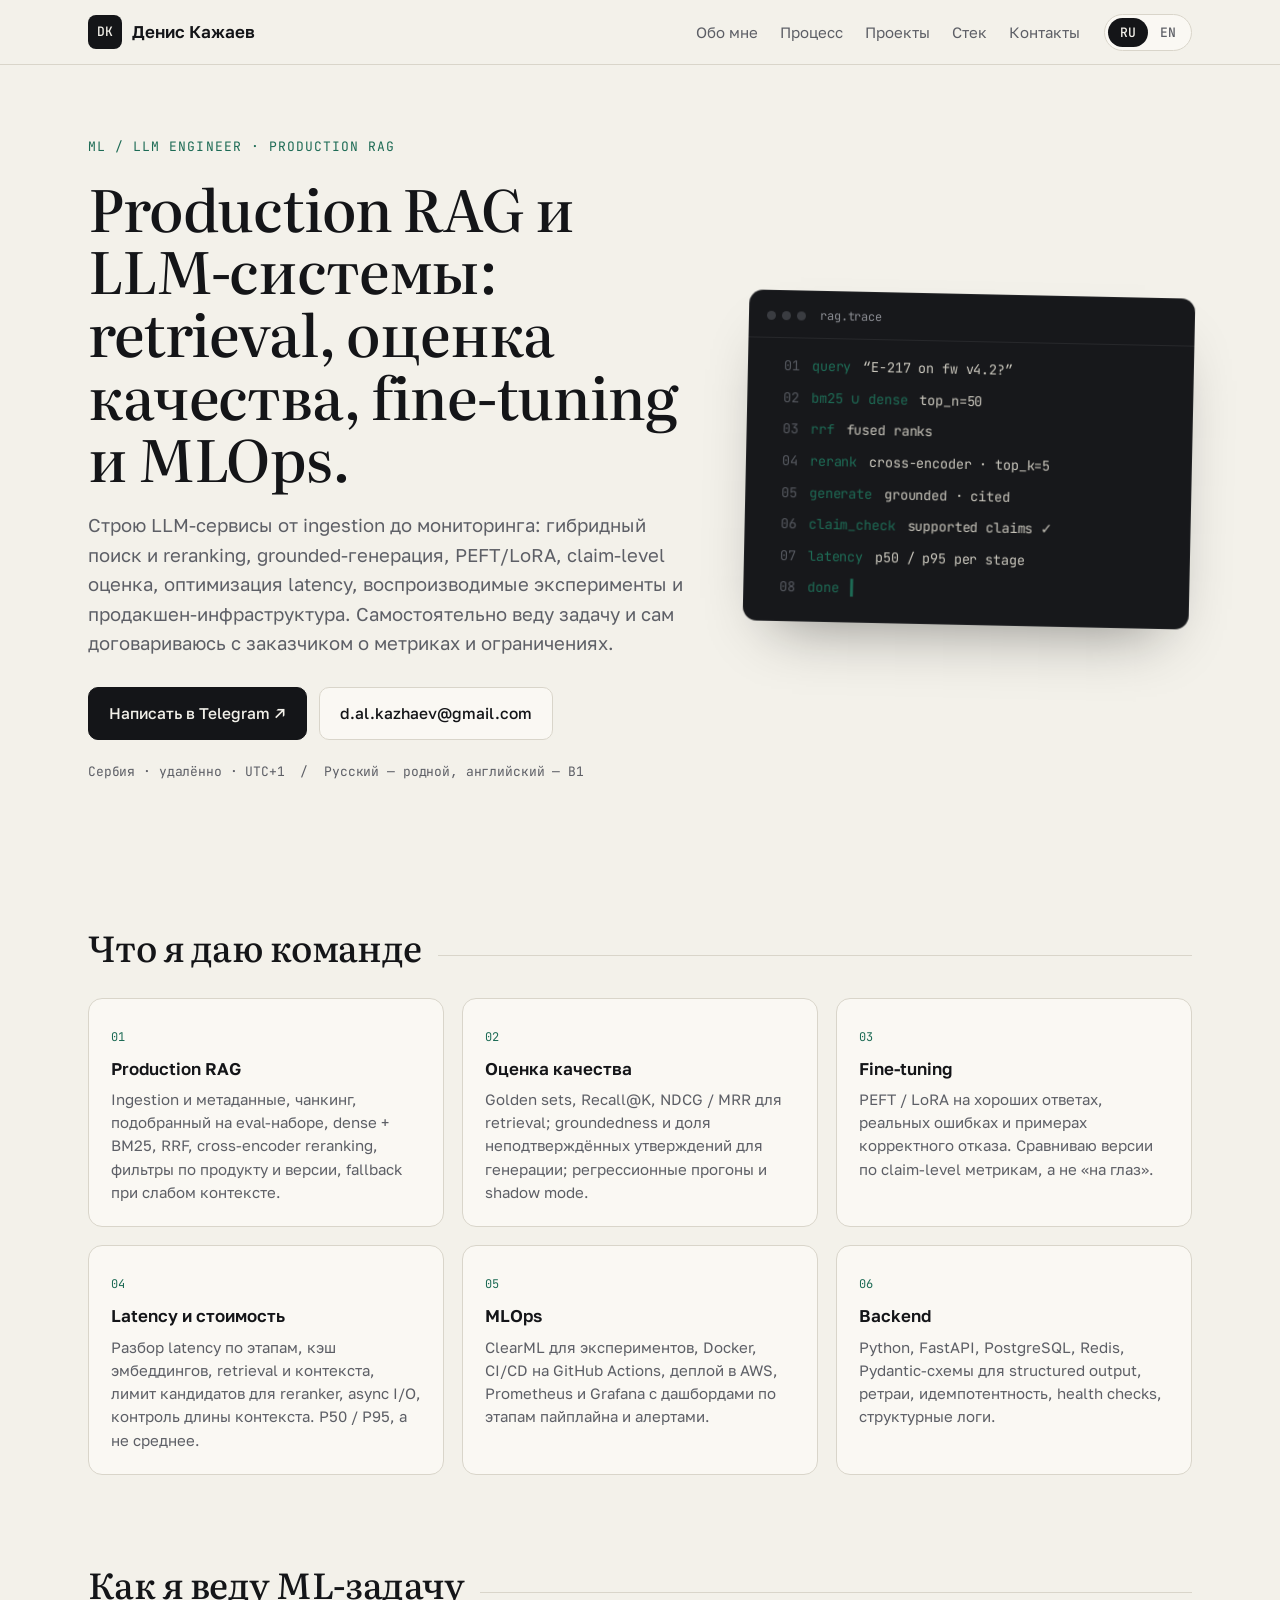
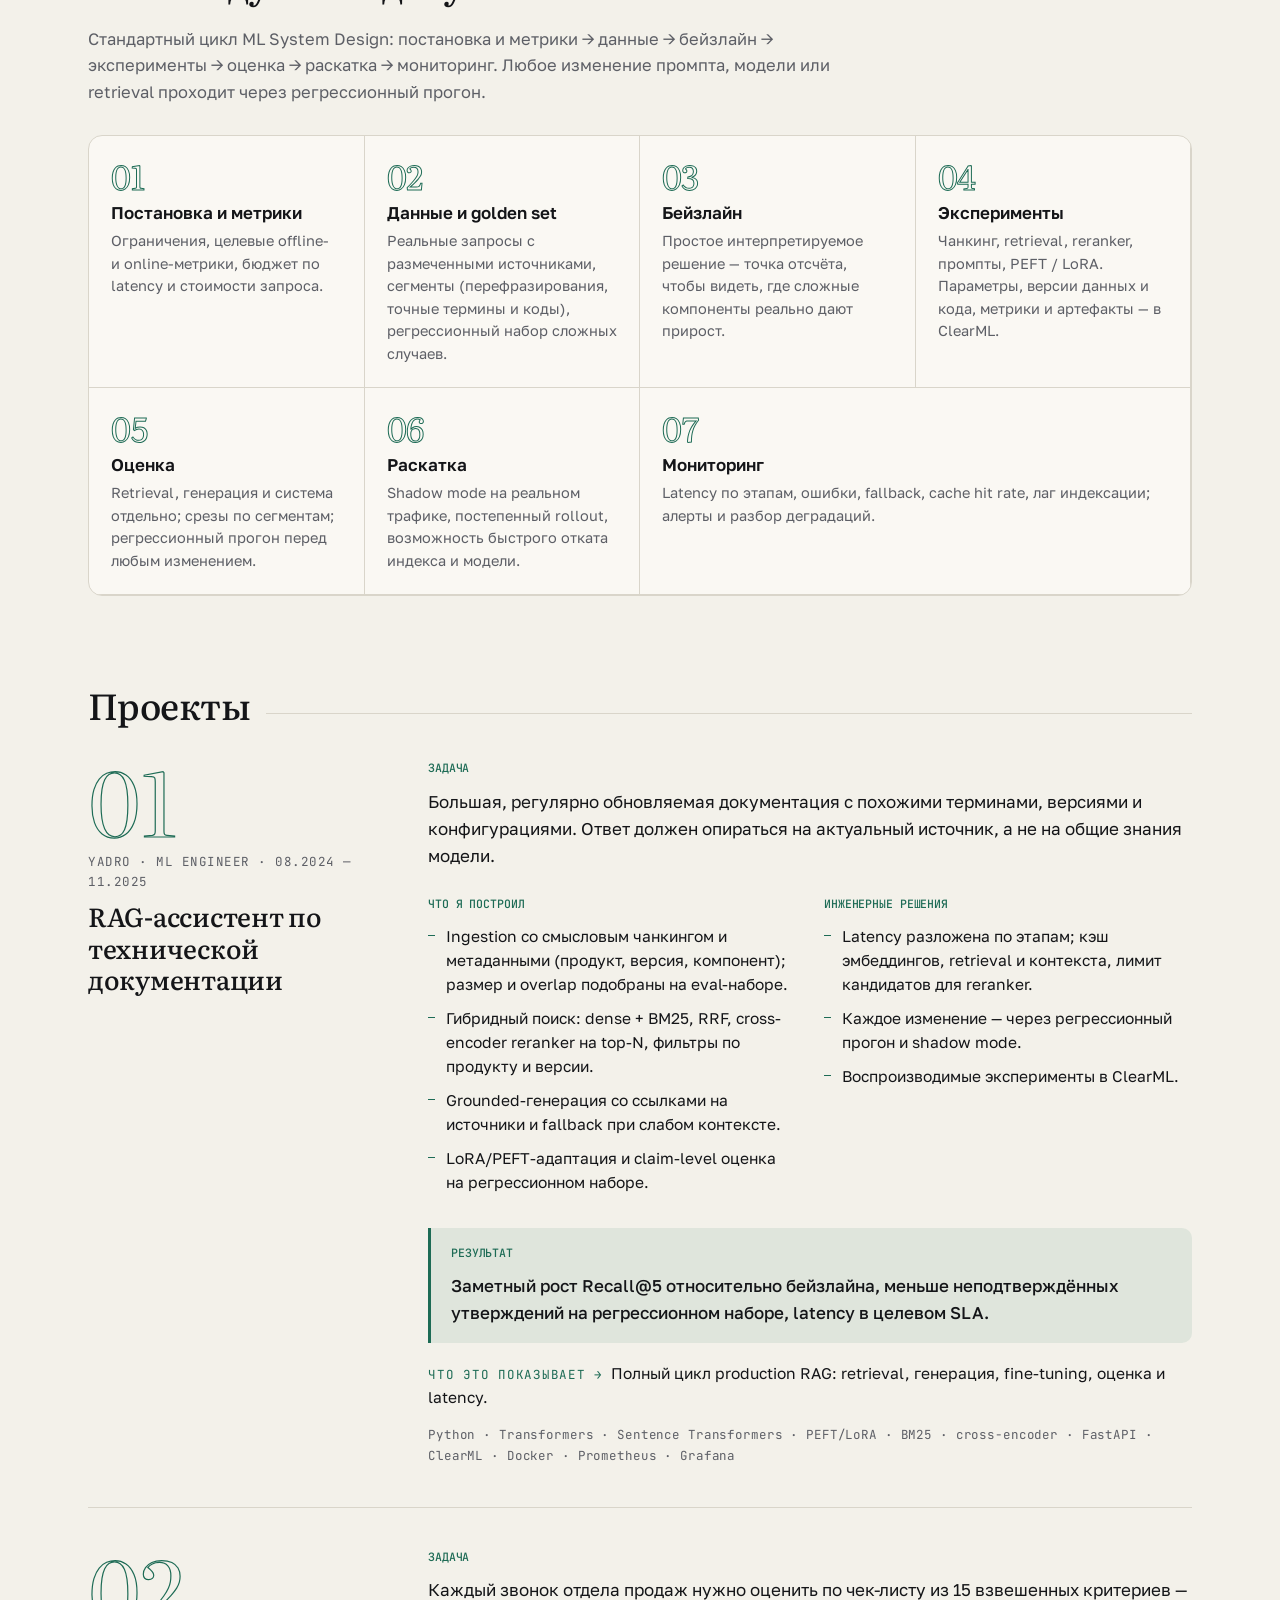
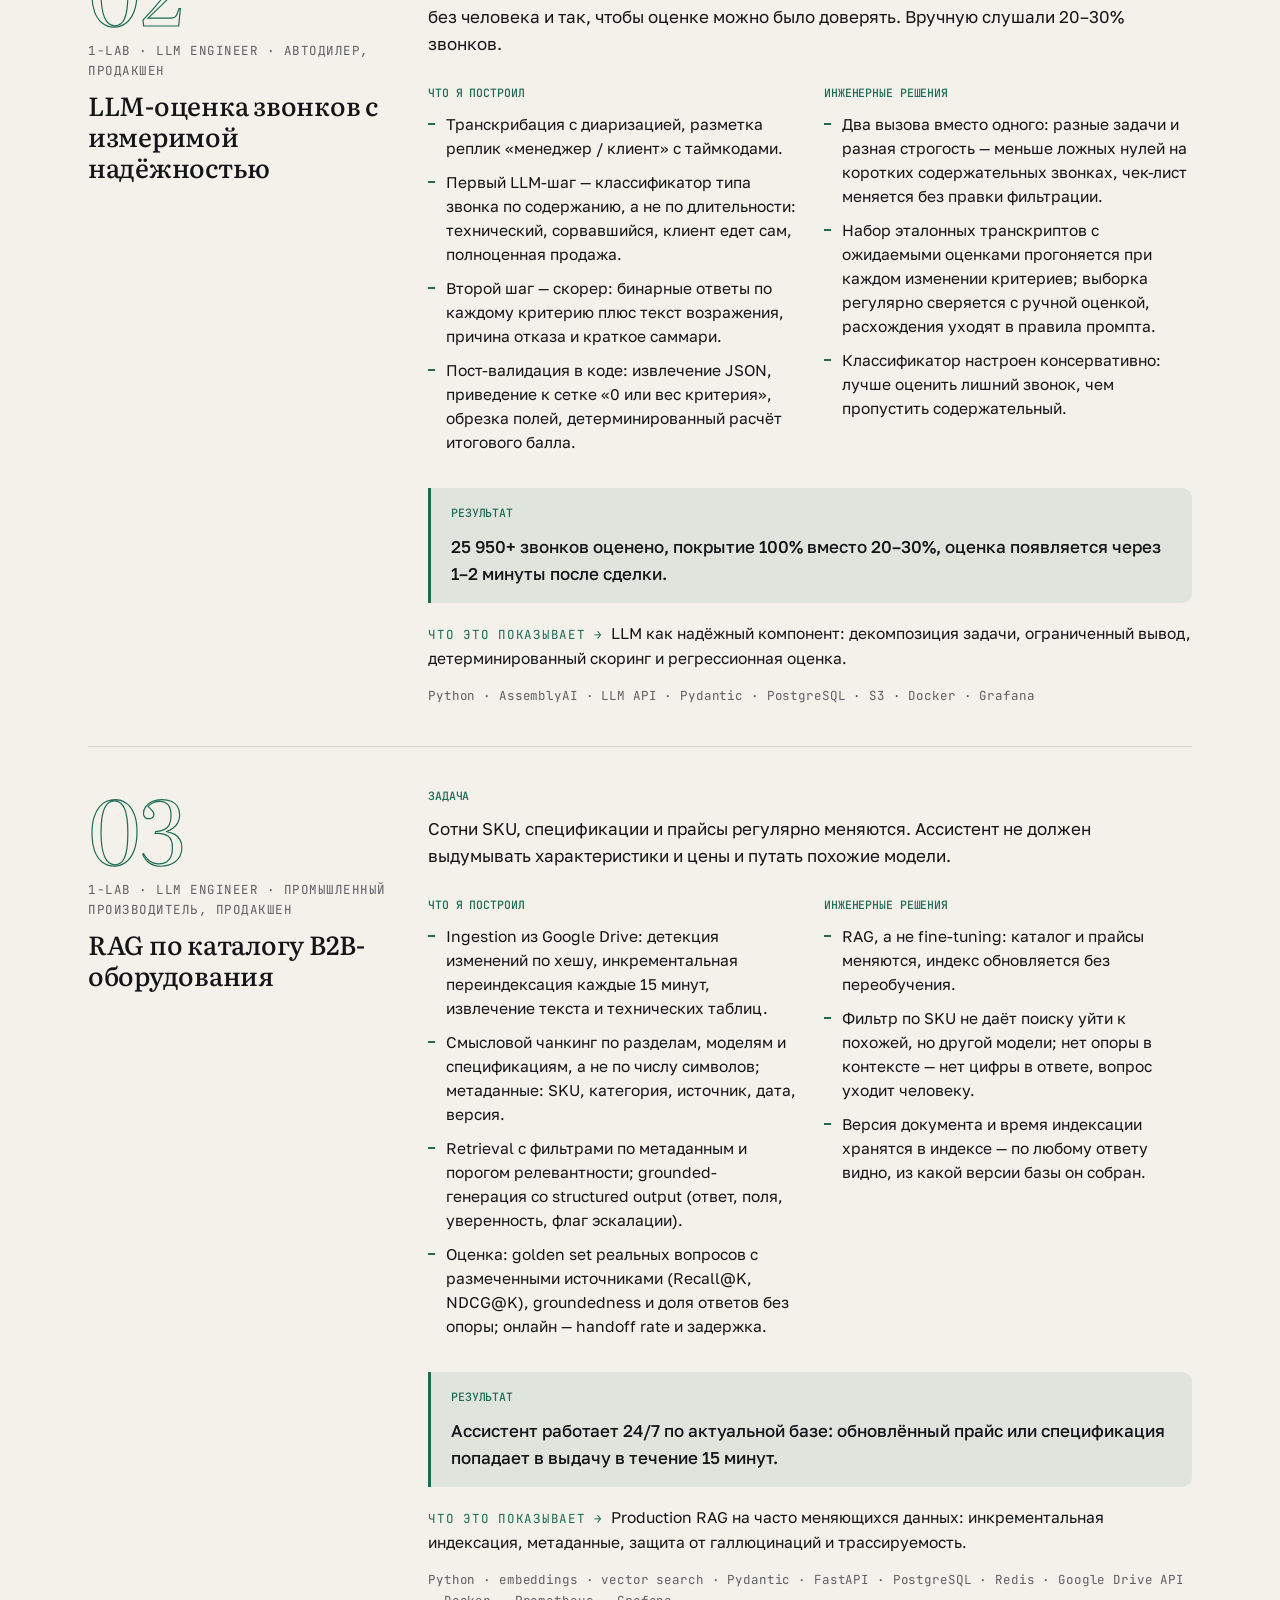
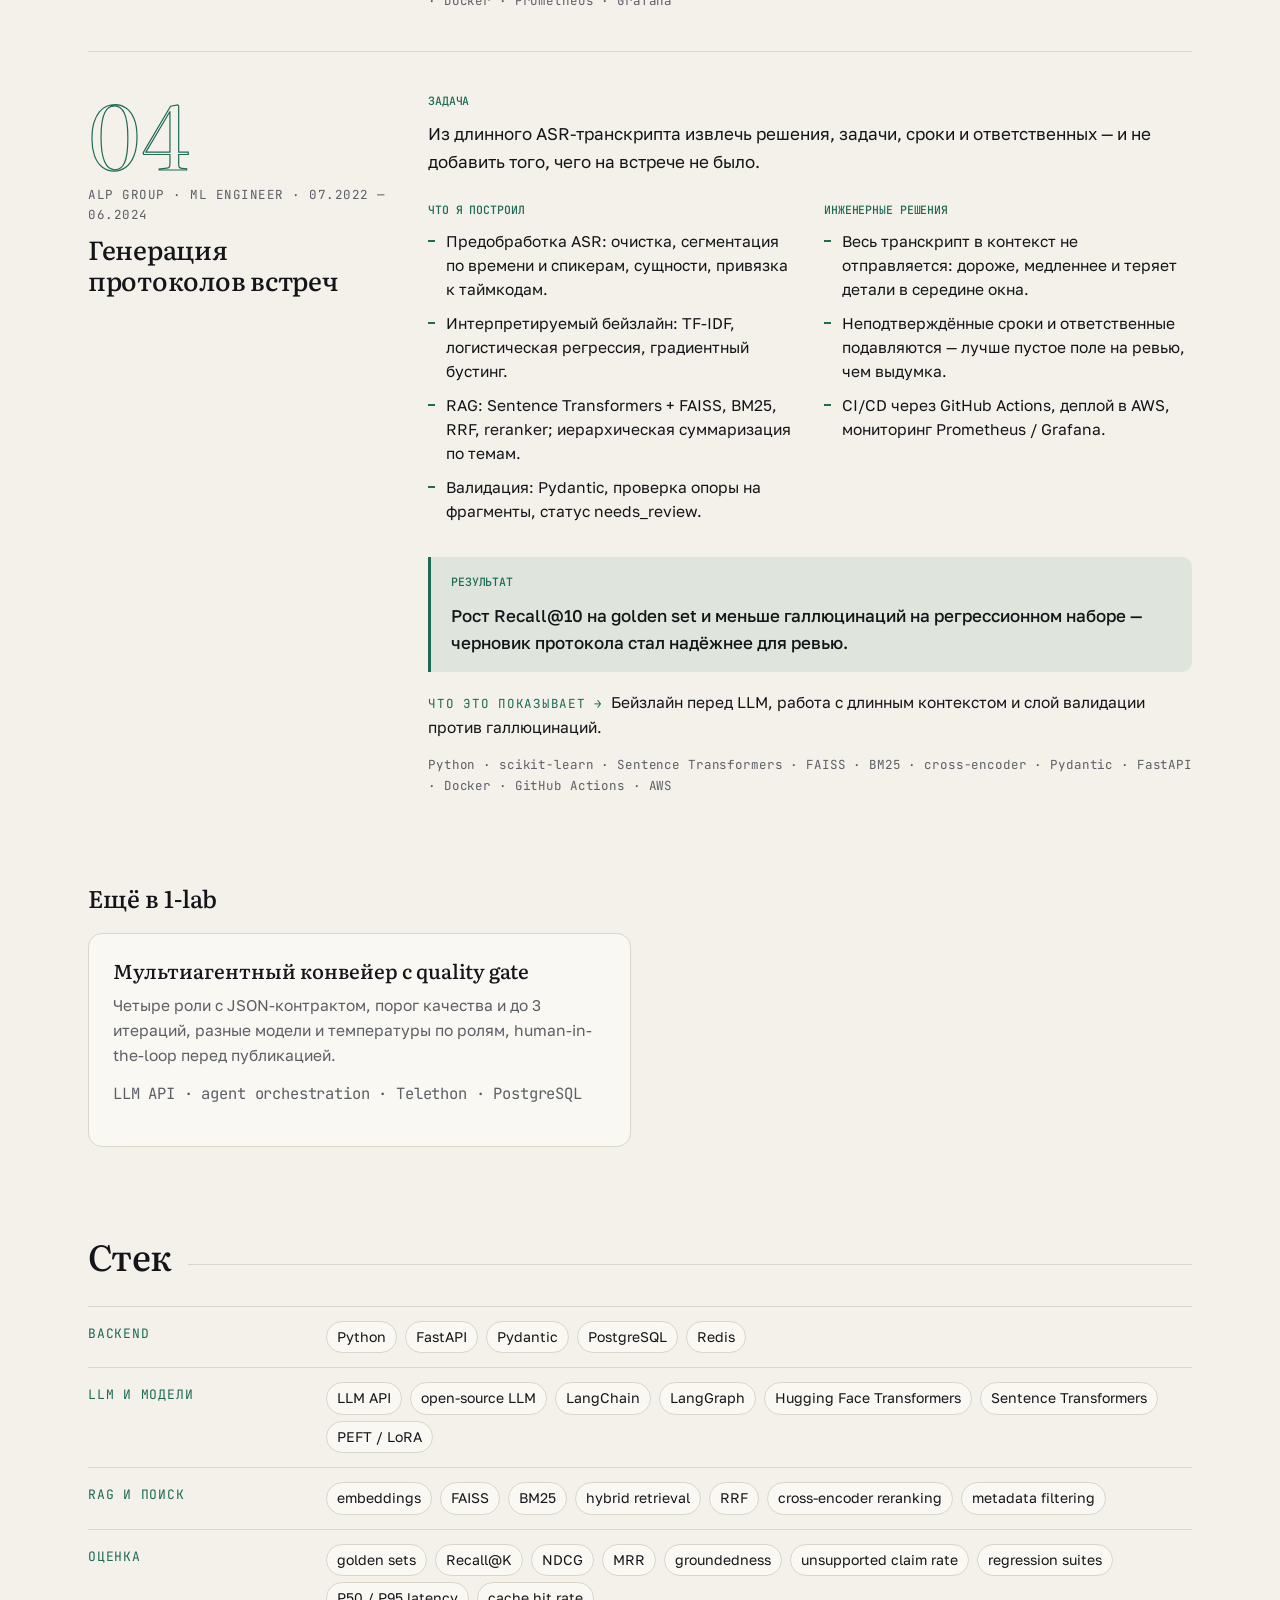
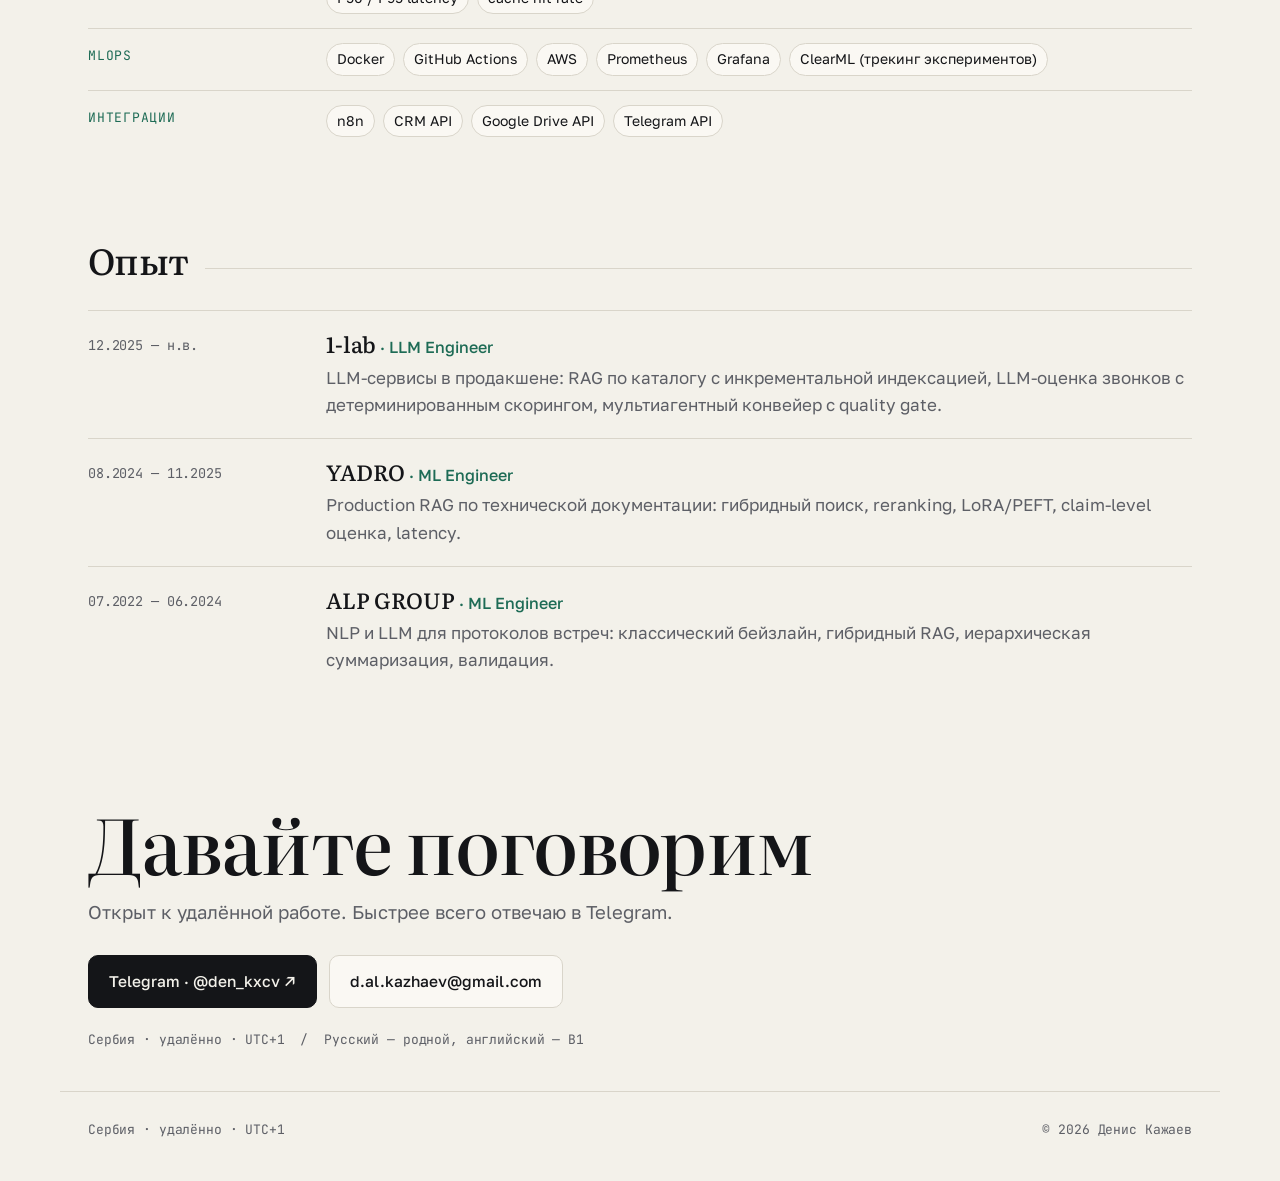
==== commit e3ffa1ec: "Update site" ====
--- a/ru/index.html
+++ b/ru/index.html
@@ -124,7 +124,7 @@
     <p class="case-shows"><span class="mono">Что это показывает →</span> Бейзлайн перед LLM, работа с длинным контекстом и слой валидации против галлюцинаций.</p>
     <p class="stackline mono">Python · scikit-learn · Sentence Transformers · FAISS · BM25 · cross-encoder · Pydantic · FastAPI · Docker · GitHub Actions · AWS</p>
   </div>
-</article><h3 class="h3">Ещё в 1-lab</h3><div class="grid2"><article class="card" id="case-editorial" data-tags=""><h4>Мультиагентный конвейер с quality gate</h4><p>Четыре роли с JSON-контрактом, порог качества и до 3 итераций, разные модели и температуры по ролям, human-in-the-loop перед публикацией.</p><p class="stackline mono">LLM API · agent orchestration · Telethon · PostgreSQL</p></article></div></section><section class="wrap block" id="stack"><h2 class="h2">Стек</h2><dl class="skills"><div class="sk"><dt class="mono">Backend</dt><dd><ul class="tags"><li>Python</li><li>FastAPI</li><li>Pydantic</li><li>PostgreSQL</li><li>Redis</li></ul></dd></div><div class="sk"><dt class="mono">LLM и модели</dt><dd><ul class="tags"><li>LLM API</li><li>open-source LLM</li><li>Hugging Face Transformers</li><li>Sentence Transformers</li><li>PEFT / LoRA</li></ul></dd></div><div class="sk"><dt class="mono">RAG и поиск</dt><dd><ul class="tags"><li>embeddings</li><li>FAISS</li><li>BM25</li><li>hybrid retrieval</li><li>RRF</li><li>cross-encoder reranking</li><li>metadata filtering</li></ul></dd></div><div class="sk"><dt class="mono">Оценка</dt><dd><ul class="tags"><li>golden sets</li><li>Recall@K</li><li>NDCG</li><li>MRR</li><li>groundedness</li><li>unsupported claim rate</li><li>regression suites</li><li>P50 / P95 latency</li><li>cache hit rate</li></ul></dd></div><div class="sk"><dt class="mono">MLOps</dt><dd><ul class="tags"><li>Docker</li><li>GitHub Actions</li><li>AWS</li><li>Prometheus</li><li>Grafana</li><li>ClearML (трекинг экспериментов)</li></ul></dd></div><div class="sk"><dt class="mono">Интеграции</dt><dd><ul class="tags"><li>n8n</li><li>CRM API</li><li>Google Drive API</li><li>Telegram API</li></ul></dd></div></dl></section><section class="wrap block" id="experience"><h2 class="h2">Опыт</h2><ol class="timeline"><li><span class="period mono">12.2025 — н.в.</span><div><h4>1-lab <span class="role">· LLM Engineer</span></h4><p>LLM-сервисы в продакшене: RAG по каталогу с инкрементальной индексацией, LLM-оценка звонков с детерминированным скорингом, мультиагентный конвейер с quality gate.</p></div></li><li><span class="period mono">08.2024 — 11.2025</span><div><h4>YADRO <span class="role">· ML Engineer</span></h4><p>Production RAG по технической документации: гибридный поиск, reranking, LoRA/PEFT, claim-level оценка, latency.</p></div></li><li><span class="period mono">07.2022 — 06.2024</span><div><h4>ALP GROUP <span class="role">· ML Engineer</span></h4><p>NLP и LLM для протоколов встреч: классический бейзлайн, гибридный RAG, иерархическая суммаризация, валидация.</p></div></li></ol></section>
+</article><h3 class="h3">Ещё в 1-lab</h3><div class="grid2"><article class="card" id="case-editorial" data-tags=""><h4>Мультиагентный конвейер с quality gate</h4><p>Четыре роли с JSON-контрактом, порог качества и до 3 итераций, разные модели и температуры по ролям, human-in-the-loop перед публикацией.</p><p class="stackline mono">LLM API · agent orchestration · Telethon · PostgreSQL</p></article></div></section><section class="wrap block" id="stack"><h2 class="h2">Стек</h2><dl class="skills"><div class="sk"><dt class="mono">Backend</dt><dd><ul class="tags"><li>Python</li><li>FastAPI</li><li>Pydantic</li><li>PostgreSQL</li><li>Redis</li></ul></dd></div><div class="sk"><dt class="mono">LLM и модели</dt><dd><ul class="tags"><li>LLM API</li><li>open-source LLM</li><li>LangChain</li><li>LangGraph</li><li>Hugging Face Transformers</li><li>Sentence Transformers</li><li>PEFT / LoRA</li></ul></dd></div><div class="sk"><dt class="mono">RAG и поиск</dt><dd><ul class="tags"><li>embeddings</li><li>FAISS</li><li>BM25</li><li>hybrid retrieval</li><li>RRF</li><li>cross-encoder reranking</li><li>metadata filtering</li></ul></dd></div><div class="sk"><dt class="mono">Оценка</dt><dd><ul class="tags"><li>golden sets</li><li>Recall@K</li><li>NDCG</li><li>MRR</li><li>groundedness</li><li>unsupported claim rate</li><li>regression suites</li><li>P50 / P95 latency</li><li>cache hit rate</li></ul></dd></div><div class="sk"><dt class="mono">MLOps</dt><dd><ul class="tags"><li>Docker</li><li>GitHub Actions</li><li>AWS</li><li>Prometheus</li><li>Grafana</li><li>ClearML (трекинг экспериментов)</li></ul></dd></div><div class="sk"><dt class="mono">Интеграции</dt><dd><ul class="tags"><li>n8n</li><li>CRM API</li><li>Google Drive API</li><li>Telegram API</li></ul></dd></div></dl></section><section class="wrap block" id="experience"><h2 class="h2">Опыт</h2><ol class="timeline"><li><span class="period mono">12.2025 — н.в.</span><div><h4>1-lab <span class="role">· LLM Engineer</span></h4><p>LLM-сервисы в продакшене: RAG по каталогу с инкрементальной индексацией, LLM-оценка звонков с детерминированным скорингом, мультиагентный конвейер с quality gate.</p></div></li><li><span class="period mono">08.2024 — 11.2025</span><div><h4>YADRO <span class="role">· ML Engineer</span></h4><p>Production RAG по технической документации: гибридный поиск, reranking, LoRA/PEFT, claim-level оценка, latency.</p></div></li><li><span class="period mono">07.2022 — 06.2024</span><div><h4>ALP GROUP <span class="role">· ML Engineer</span></h4><p>NLP и LLM для протоколов встреч: классический бейзлайн, гибридный RAG, иерархическая суммаризация, валидация.</p></div></li></ol></section>
 
 <section class="wrap contact" id="contact">
   <h2>Давайте поговорим</h2>
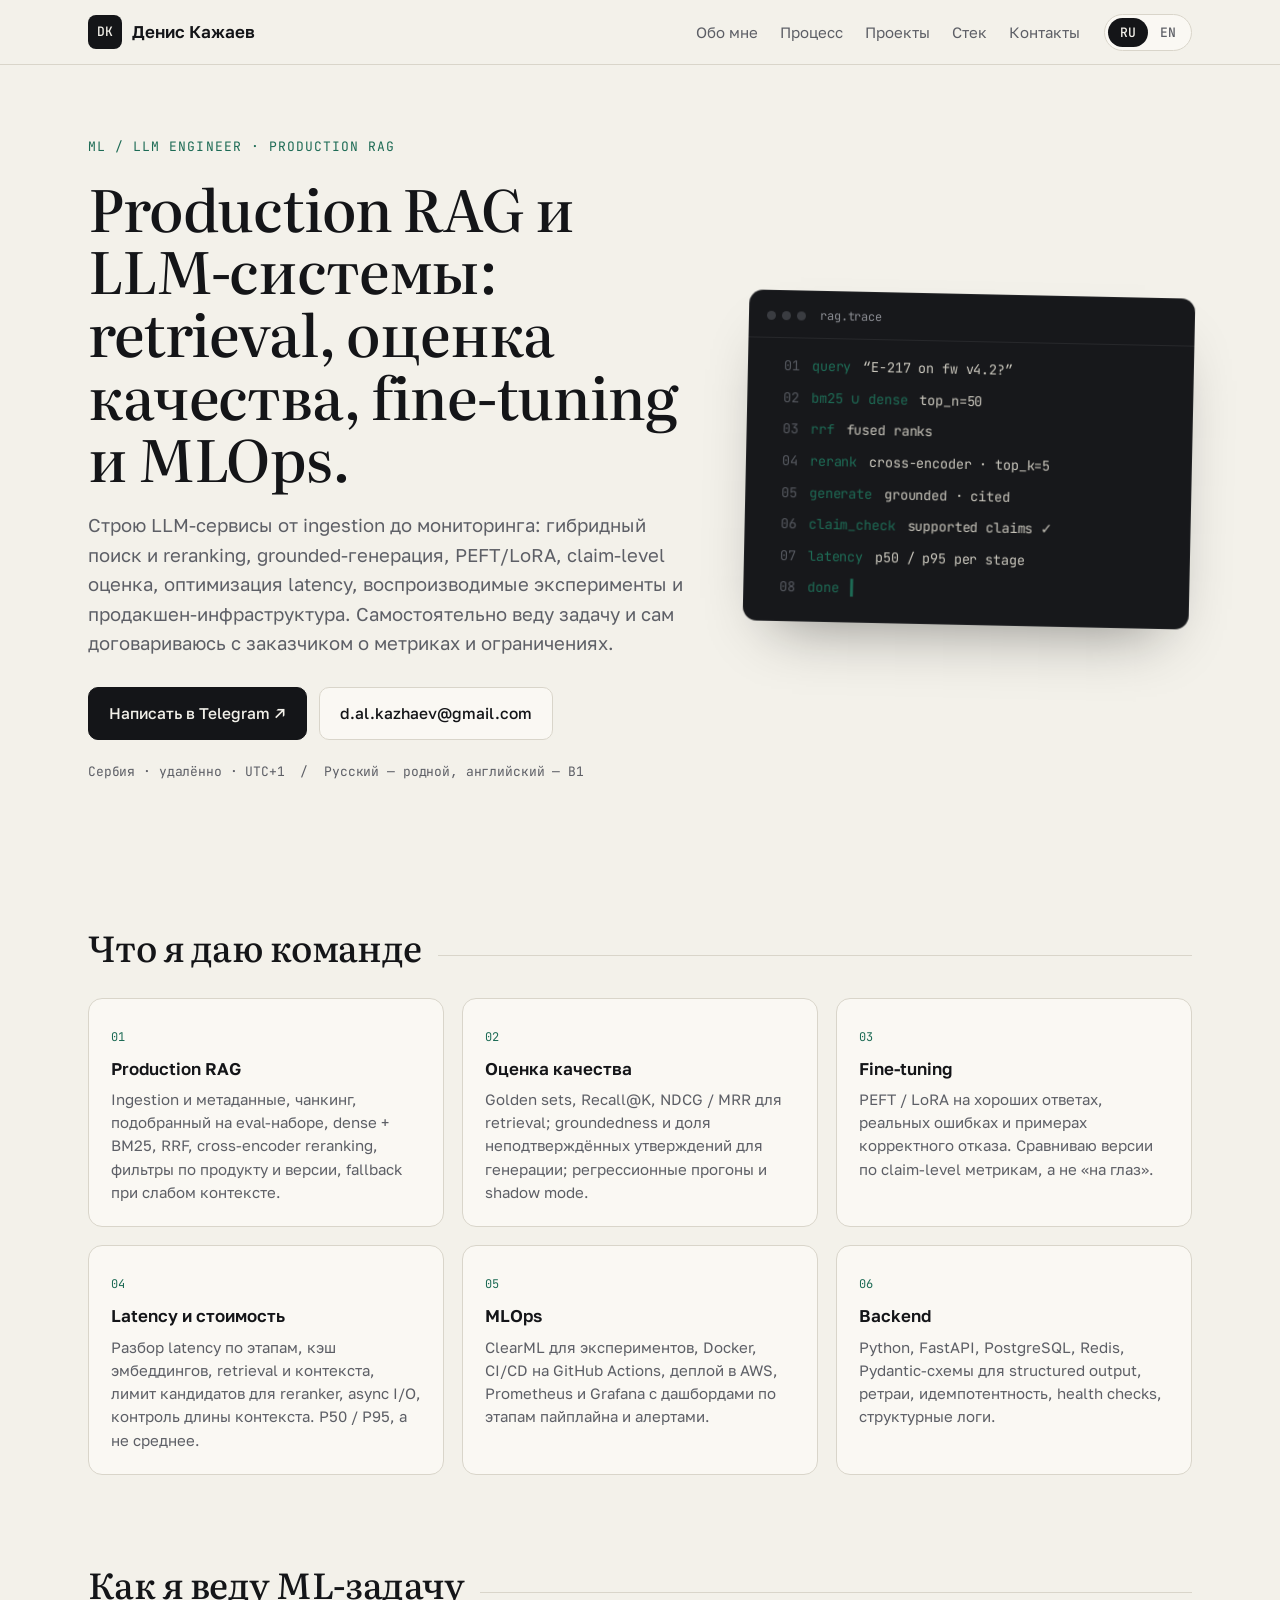
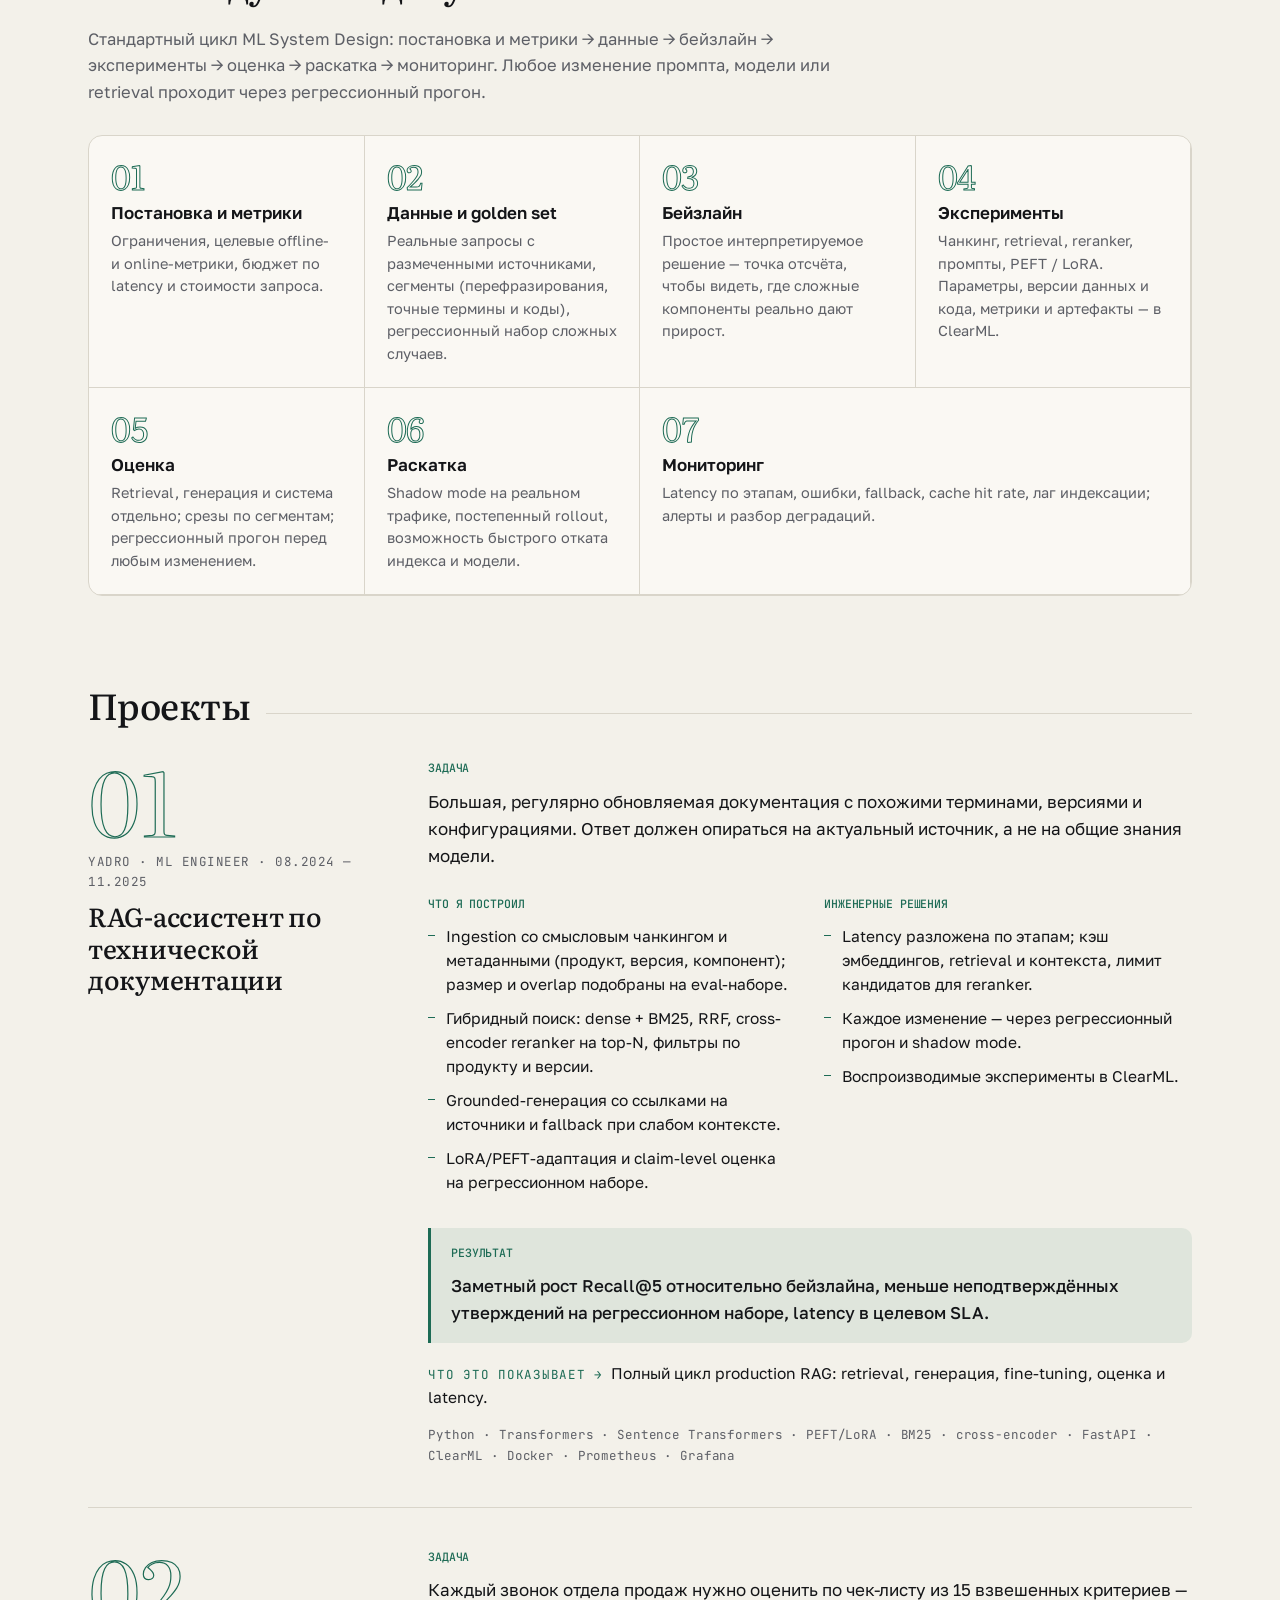
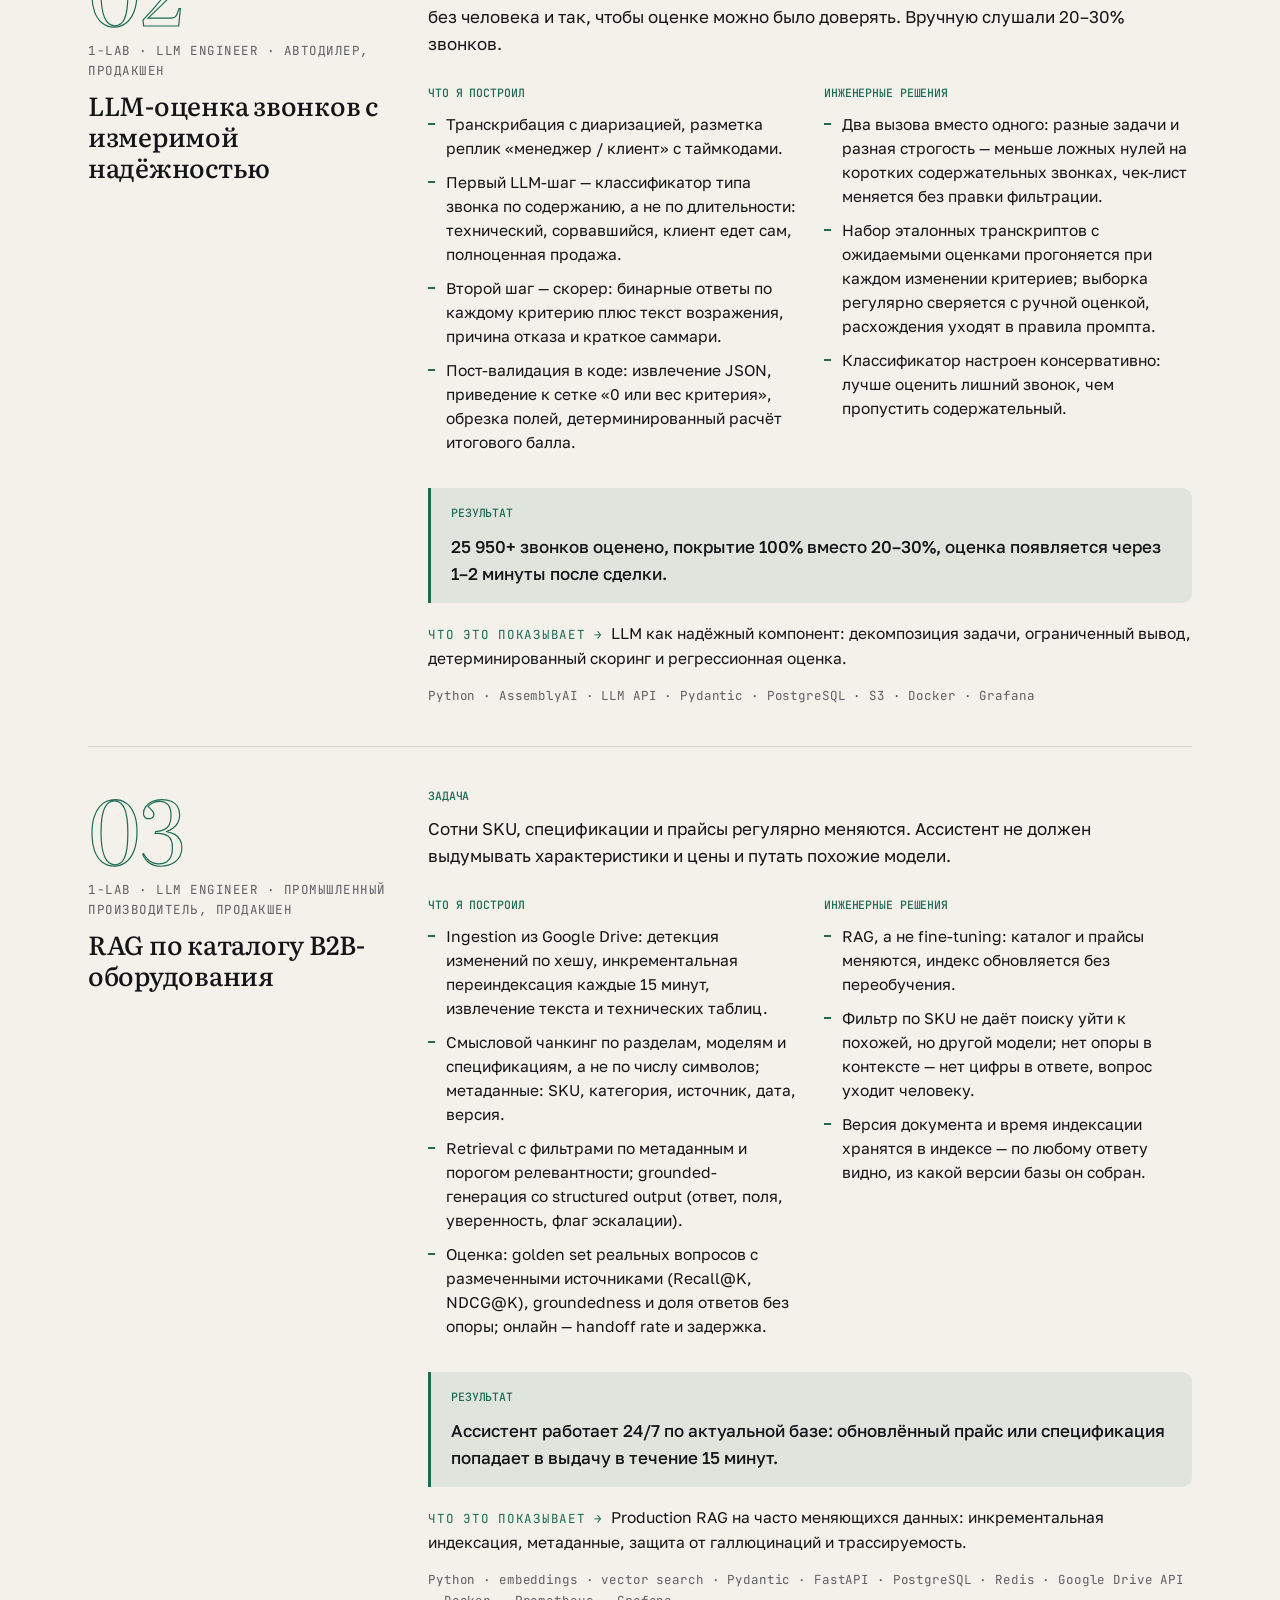
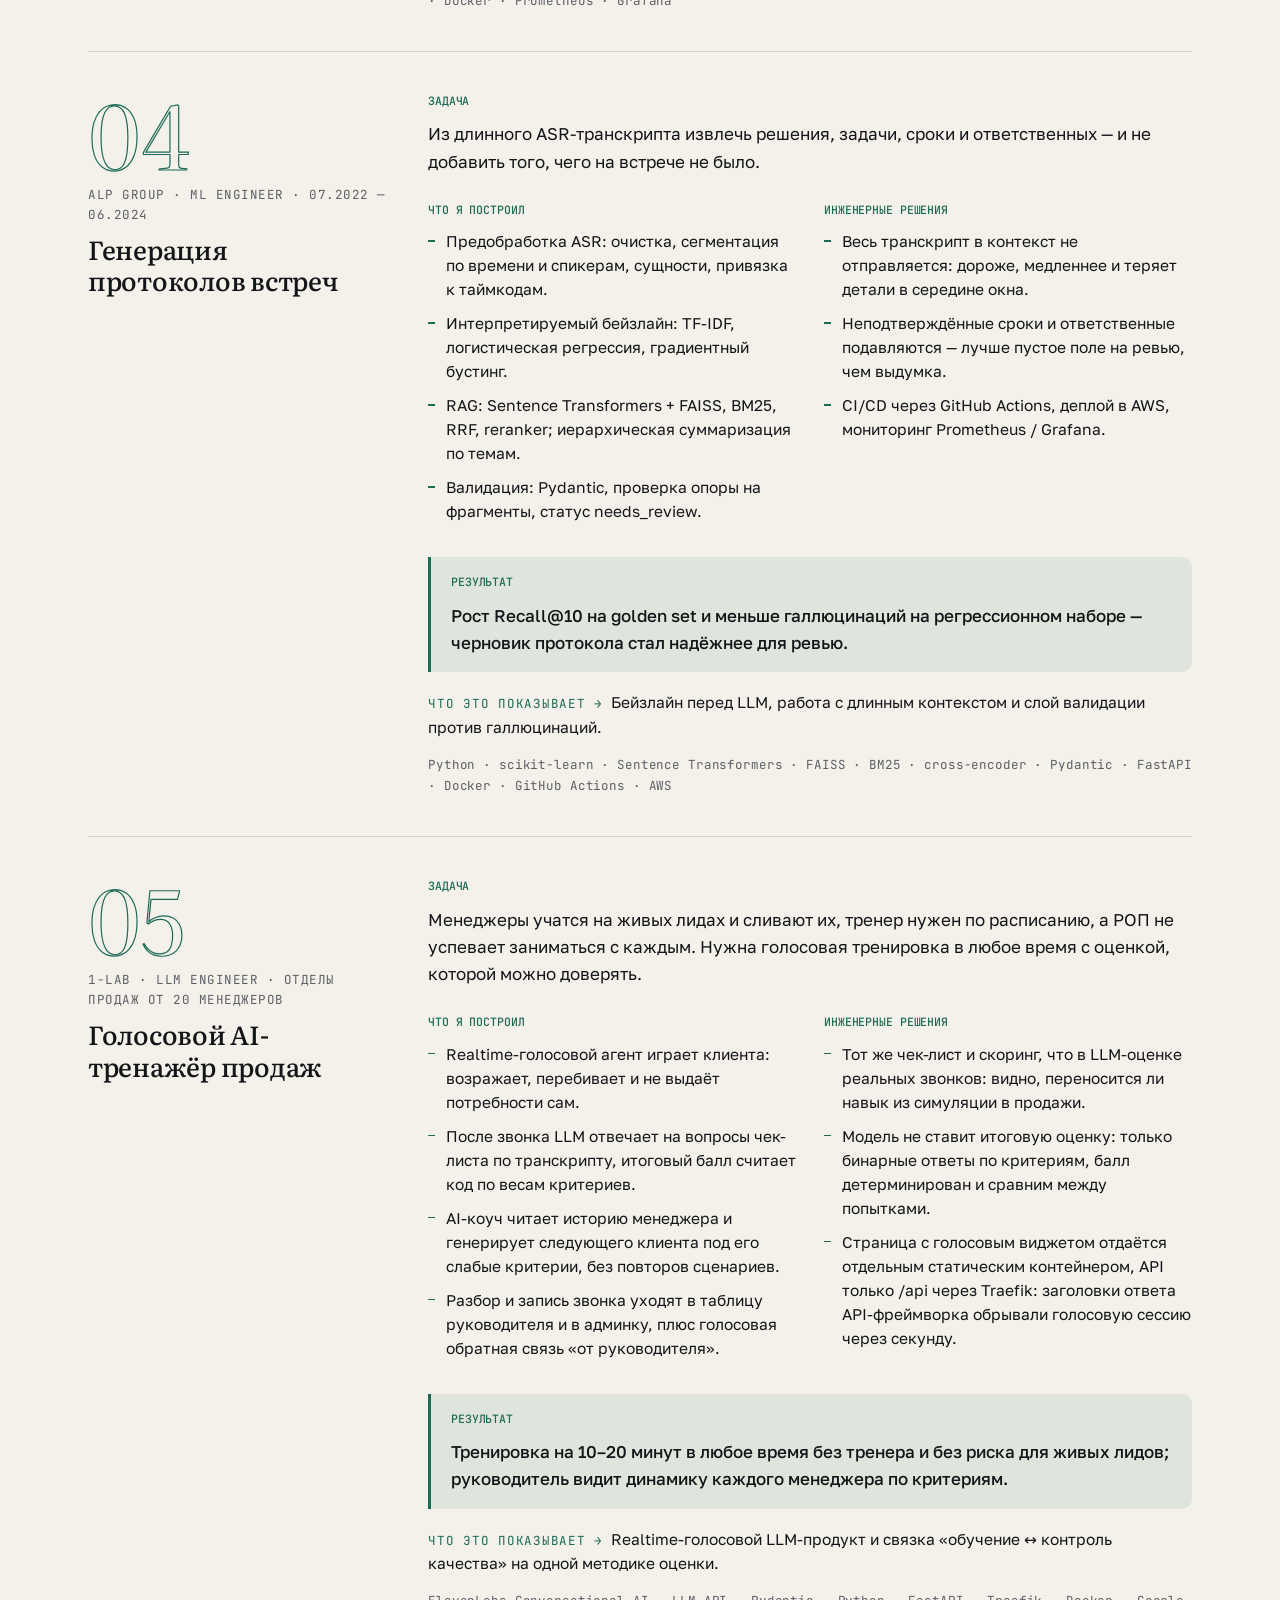
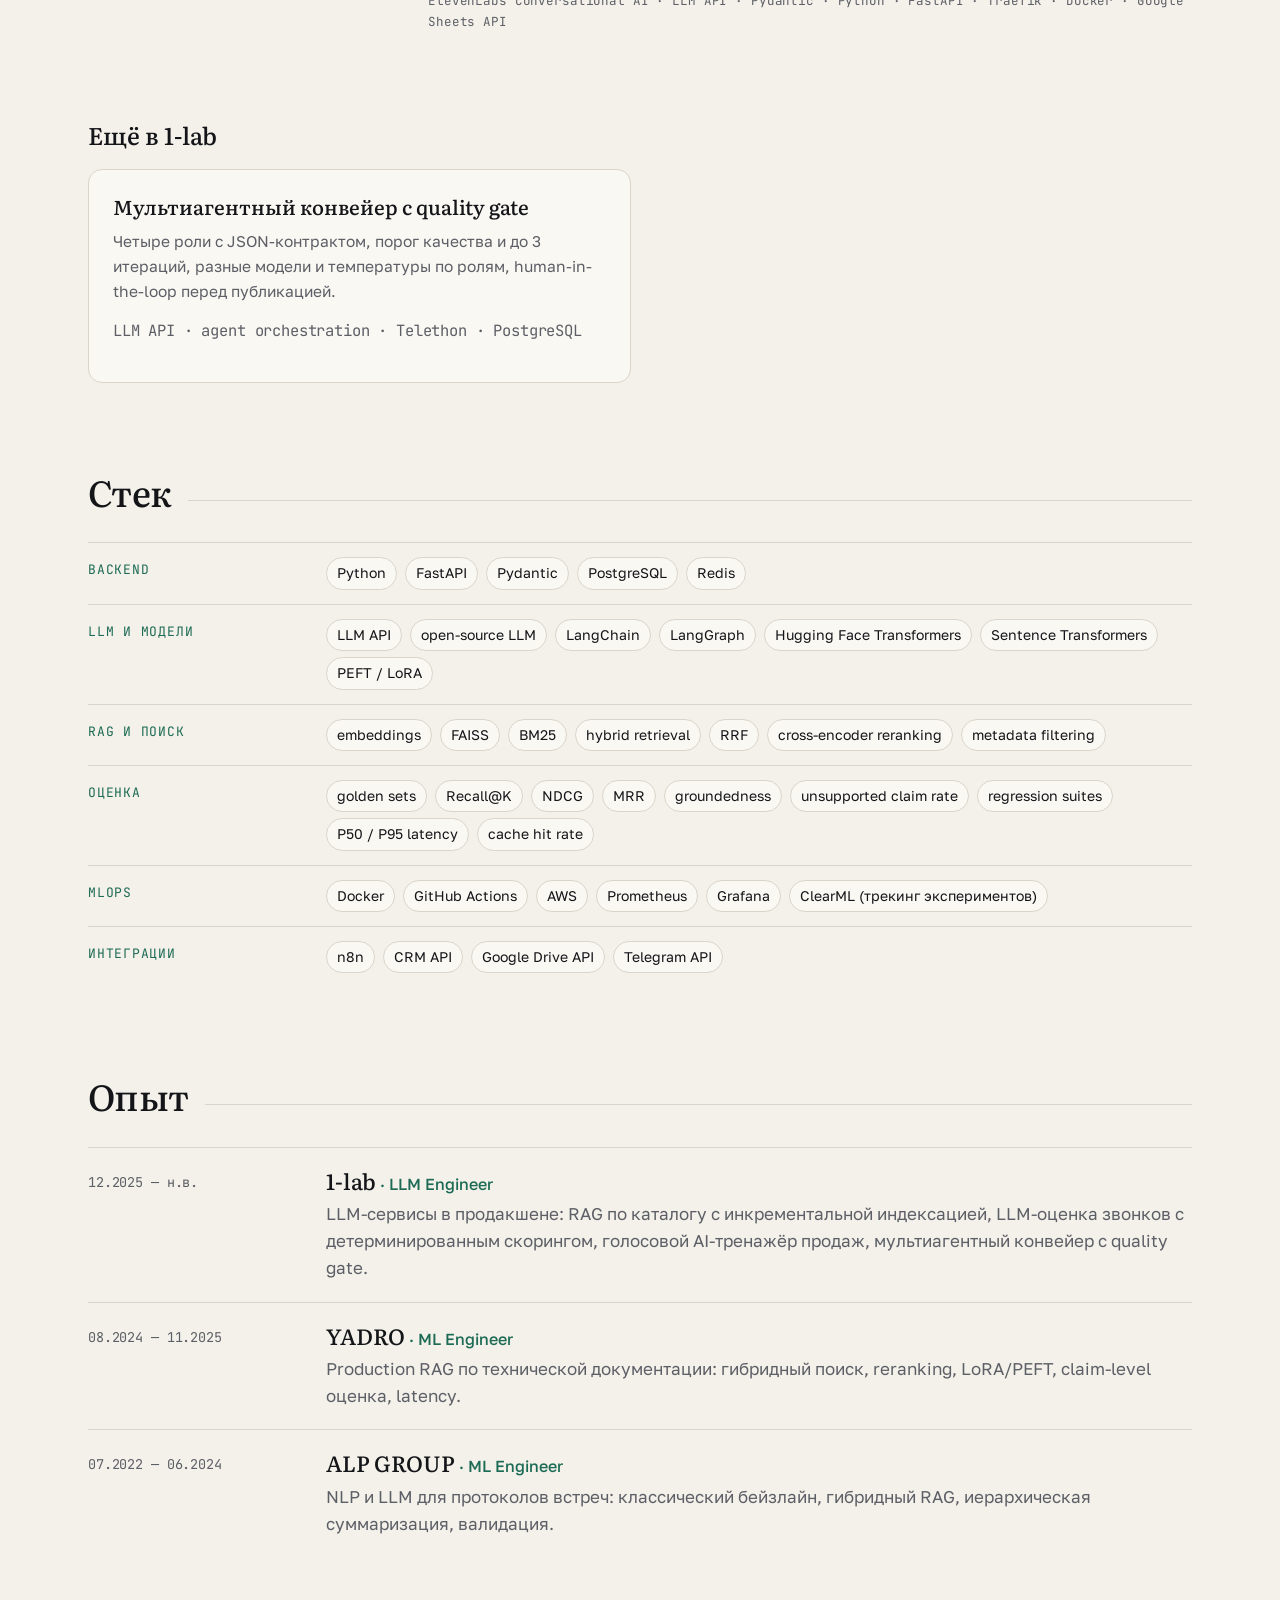
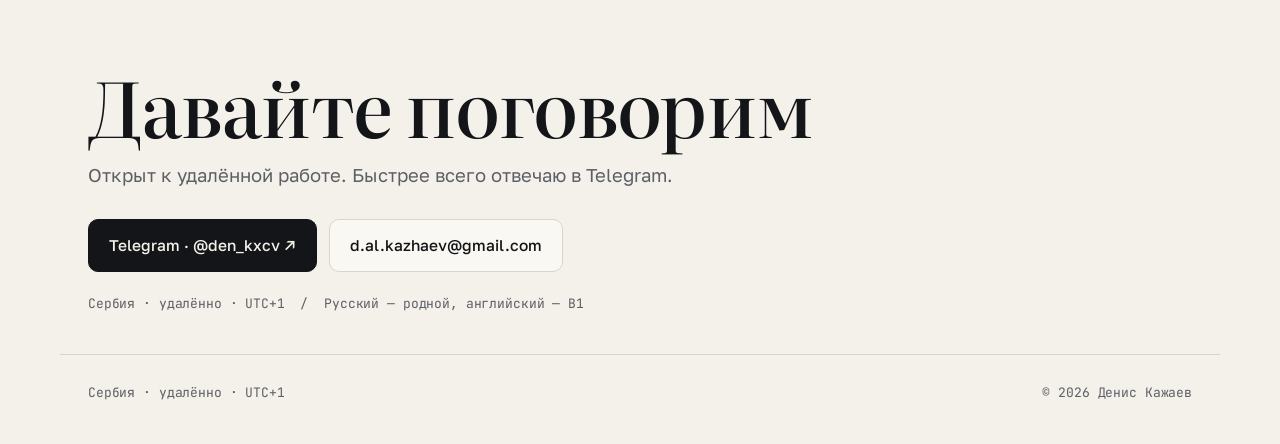
==== commit c15cc448: "Update site" ====
--- a/ru/index.html
+++ b/ru/index.html
@@ -124,7 +124,27 @@
     <p class="case-shows"><span class="mono">Что это показывает →</span> Бейзлайн перед LLM, работа с длинным контекстом и слой валидации против галлюцинаций.</p>
     <p class="stackline mono">Python · scikit-learn · Sentence Transformers · FAISS · BM25 · cross-encoder · Pydantic · FastAPI · Docker · GitHub Actions · AWS</p>
   </div>
-</article><h3 class="h3">Ещё в 1-lab</h3><div class="grid2"><article class="card" id="case-editorial" data-tags=""><h4>Мультиагентный конвейер с quality gate</h4><p>Четыре роли с JSON-контрактом, порог качества и до 3 итераций, разные модели и температуры по ролям, human-in-the-loop перед публикацией.</p><p class="stackline mono">LLM API · agent orchestration · Telethon · PostgreSQL</p></article></div></section><section class="wrap block" id="stack"><h2 class="h2">Стек</h2><dl class="skills"><div class="sk"><dt class="mono">Backend</dt><dd><ul class="tags"><li>Python</li><li>FastAPI</li><li>Pydantic</li><li>PostgreSQL</li><li>Redis</li></ul></dd></div><div class="sk"><dt class="mono">LLM и модели</dt><dd><ul class="tags"><li>LLM API</li><li>open-source LLM</li><li>LangChain</li><li>LangGraph</li><li>Hugging Face Transformers</li><li>Sentence Transformers</li><li>PEFT / LoRA</li></ul></dd></div><div class="sk"><dt class="mono">RAG и поиск</dt><dd><ul class="tags"><li>embeddings</li><li>FAISS</li><li>BM25</li><li>hybrid retrieval</li><li>RRF</li><li>cross-encoder reranking</li><li>metadata filtering</li></ul></dd></div><div class="sk"><dt class="mono">Оценка</dt><dd><ul class="tags"><li>golden sets</li><li>Recall@K</li><li>NDCG</li><li>MRR</li><li>groundedness</li><li>unsupported claim rate</li><li>regression suites</li><li>P50 / P95 latency</li><li>cache hit rate</li></ul></dd></div><div class="sk"><dt class="mono">MLOps</dt><dd><ul class="tags"><li>Docker</li><li>GitHub Actions</li><li>AWS</li><li>Prometheus</li><li>Grafana</li><li>ClearML (трекинг экспериментов)</li></ul></dd></div><div class="sk"><dt class="mono">Интеграции</dt><dd><ul class="tags"><li>n8n</li><li>CRM API</li><li>Google Drive API</li><li>Telegram API</li></ul></dd></div></dl></section><section class="wrap block" id="experience"><h2 class="h2">Опыт</h2><ol class="timeline"><li><span class="period mono">12.2025 — н.в.</span><div><h4>1-lab <span class="role">· LLM Engineer</span></h4><p>LLM-сервисы в продакшене: RAG по каталогу с инкрементальной индексацией, LLM-оценка звонков с детерминированным скорингом, мультиагентный конвейер с quality gate.</p></div></li><li><span class="period mono">08.2024 — 11.2025</span><div><h4>YADRO <span class="role">· ML Engineer</span></h4><p>Production RAG по технической документации: гибридный поиск, reranking, LoRA/PEFT, claim-level оценка, latency.</p></div></li><li><span class="period mono">07.2022 — 06.2024</span><div><h4>ALP GROUP <span class="role">· ML Engineer</span></h4><p>NLP и LLM для протоколов встреч: классический бейзлайн, гибридный RAG, иерархическая суммаризация, валидация.</p></div></li></ol></section>
+</article>
+<article class="case" data-tags="" id="case-ml-trainer">
+  <div class="case-head">
+    <span class="case-num">05</span>
+    <div>
+      <p class="case-client mono">1-lab · LLM Engineer · отделы продаж от 20 менеджеров</p>
+      <h3>Голосовой AI-тренажёр продаж</h3>
+    </div>
+  </div>
+  <div class="case-body">
+    <div class="case-problem"><h5 class="mono">Задача</h5><p>Менеджеры учатся на живых лидах и сливают их, тренер нужен по расписанию, а РОП не успевает заниматься с каждым. Нужна голосовая тренировка в любое время с оценкой, которой можно доверять.</p></div>
+    
+    <div class="case-cols">
+      <div><h5 class="mono">Что я построил</h5><ul><li>Realtime-голосовой агент играет клиента: возражает, перебивает и не выдаёт потребности сам.</li><li>После звонка LLM отвечает на вопросы чек-листа по транскрипту, итоговый балл считает код по весам критериев.</li><li>AI-коуч читает историю менеджера и генерирует следующего клиента под его слабые критерии, без повторов сценариев.</li><li>Разбор и запись звонка уходят в таблицу руководителя и в админку, плюс голосовая обратная связь «от руководителя».</li></ul></div>
+      <div><h5 class="mono">Инженерные решения</h5><ul><li>Тот же чек-лист и скоринг, что в LLM-оценке реальных звонков: видно, переносится ли навык из симуляции в продажи.</li><li>Модель не ставит итоговую оценку: только бинарные ответы по критериям, балл детерминирован и сравним между попытками.</li><li>Страница с голосовым виджетом отдаётся отдельным статическим контейнером, API только /api через Traefik: заголовки ответа API-фреймворка обрывали голосовую сессию через секунду.</li></ul></div>
+    </div>
+    <div class="case-result"><h5 class="mono">Результат</h5><p>Тренировка на 10–20 минут в любое время без тренера и без риска для живых лидов; руководитель видит динамику каждого менеджера по критериям.</p></div>
+    <p class="case-shows"><span class="mono">Что это показывает →</span> Realtime-голосовой LLM-продукт и связка «обучение ↔ контроль качества» на одной методике оценки.</p>
+    <p class="stackline mono">ElevenLabs Conversational AI · LLM API · Pydantic · Python · FastAPI · Traefik · Docker · Google Sheets API</p>
+  </div>
+</article><h3 class="h3">Ещё в 1-lab</h3><div class="grid2"><article class="card" id="case-editorial" data-tags=""><h4>Мультиагентный конвейер с quality gate</h4><p>Четыре роли с JSON-контрактом, порог качества и до 3 итераций, разные модели и температуры по ролям, human-in-the-loop перед публикацией.</p><p class="stackline mono">LLM API · agent orchestration · Telethon · PostgreSQL</p></article></div></section><section class="wrap block" id="stack"><h2 class="h2">Стек</h2><dl class="skills"><div class="sk"><dt class="mono">Backend</dt><dd><ul class="tags"><li>Python</li><li>FastAPI</li><li>Pydantic</li><li>PostgreSQL</li><li>Redis</li></ul></dd></div><div class="sk"><dt class="mono">LLM и модели</dt><dd><ul class="tags"><li>LLM API</li><li>open-source LLM</li><li>LangChain</li><li>LangGraph</li><li>Hugging Face Transformers</li><li>Sentence Transformers</li><li>PEFT / LoRA</li></ul></dd></div><div class="sk"><dt class="mono">RAG и поиск</dt><dd><ul class="tags"><li>embeddings</li><li>FAISS</li><li>BM25</li><li>hybrid retrieval</li><li>RRF</li><li>cross-encoder reranking</li><li>metadata filtering</li></ul></dd></div><div class="sk"><dt class="mono">Оценка</dt><dd><ul class="tags"><li>golden sets</li><li>Recall@K</li><li>NDCG</li><li>MRR</li><li>groundedness</li><li>unsupported claim rate</li><li>regression suites</li><li>P50 / P95 latency</li><li>cache hit rate</li></ul></dd></div><div class="sk"><dt class="mono">MLOps</dt><dd><ul class="tags"><li>Docker</li><li>GitHub Actions</li><li>AWS</li><li>Prometheus</li><li>Grafana</li><li>ClearML (трекинг экспериментов)</li></ul></dd></div><div class="sk"><dt class="mono">Интеграции</dt><dd><ul class="tags"><li>n8n</li><li>CRM API</li><li>Google Drive API</li><li>Telegram API</li></ul></dd></div></dl></section><section class="wrap block" id="experience"><h2 class="h2">Опыт</h2><ol class="timeline"><li><span class="period mono">12.2025 — н.в.</span><div><h4>1-lab <span class="role">· LLM Engineer</span></h4><p>LLM-сервисы в продакшене: RAG по каталогу с инкрементальной индексацией, LLM-оценка звонков с детерминированным скорингом, голосовой AI-тренажёр продаж, мультиагентный конвейер с quality gate.</p></div></li><li><span class="period mono">08.2024 — 11.2025</span><div><h4>YADRO <span class="role">· ML Engineer</span></h4><p>Production RAG по технической документации: гибридный поиск, reranking, LoRA/PEFT, claim-level оценка, latency.</p></div></li><li><span class="period mono">07.2022 — 06.2024</span><div><h4>ALP GROUP <span class="role">· ML Engineer</span></h4><p>NLP и LLM для протоколов встреч: классический бейзлайн, гибридный RAG, иерархическая суммаризация, валидация.</p></div></li></ol></section>
 
 <section class="wrap contact" id="contact">
   <h2>Давайте поговорим</h2>
